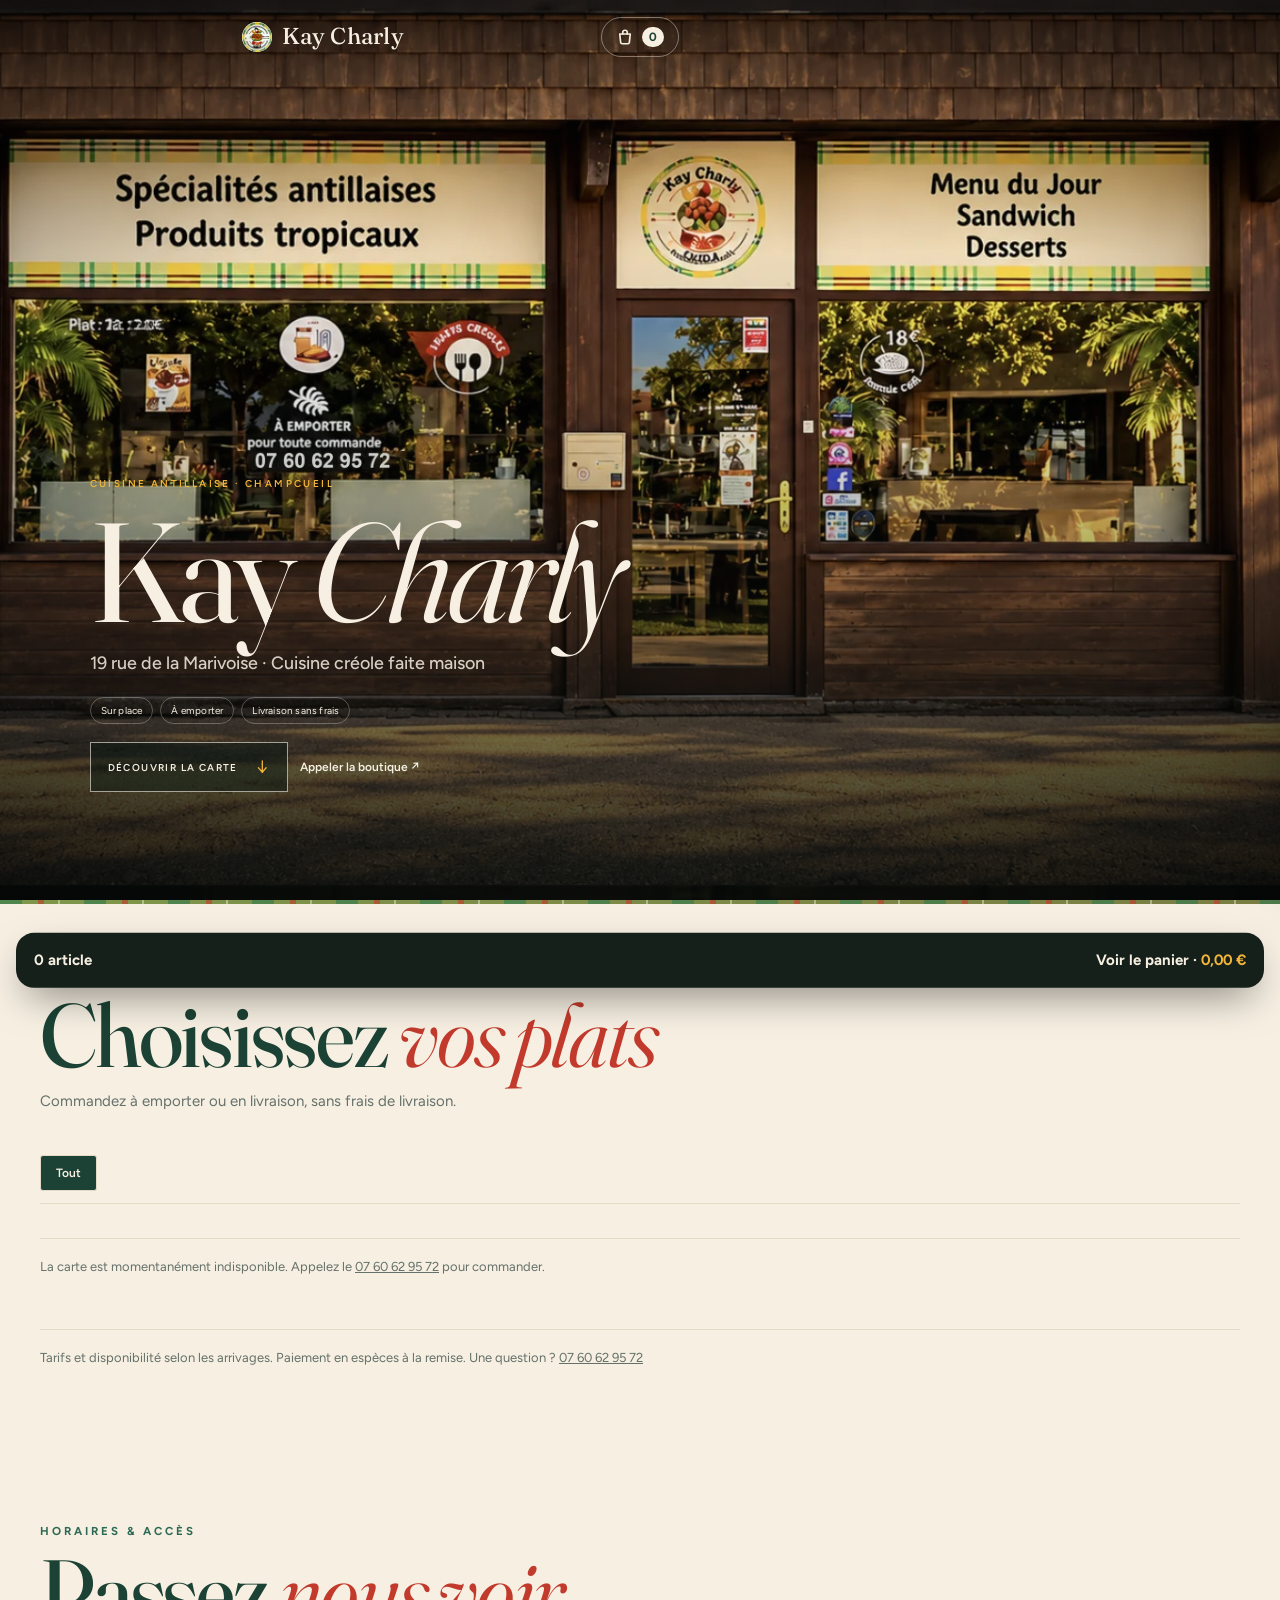
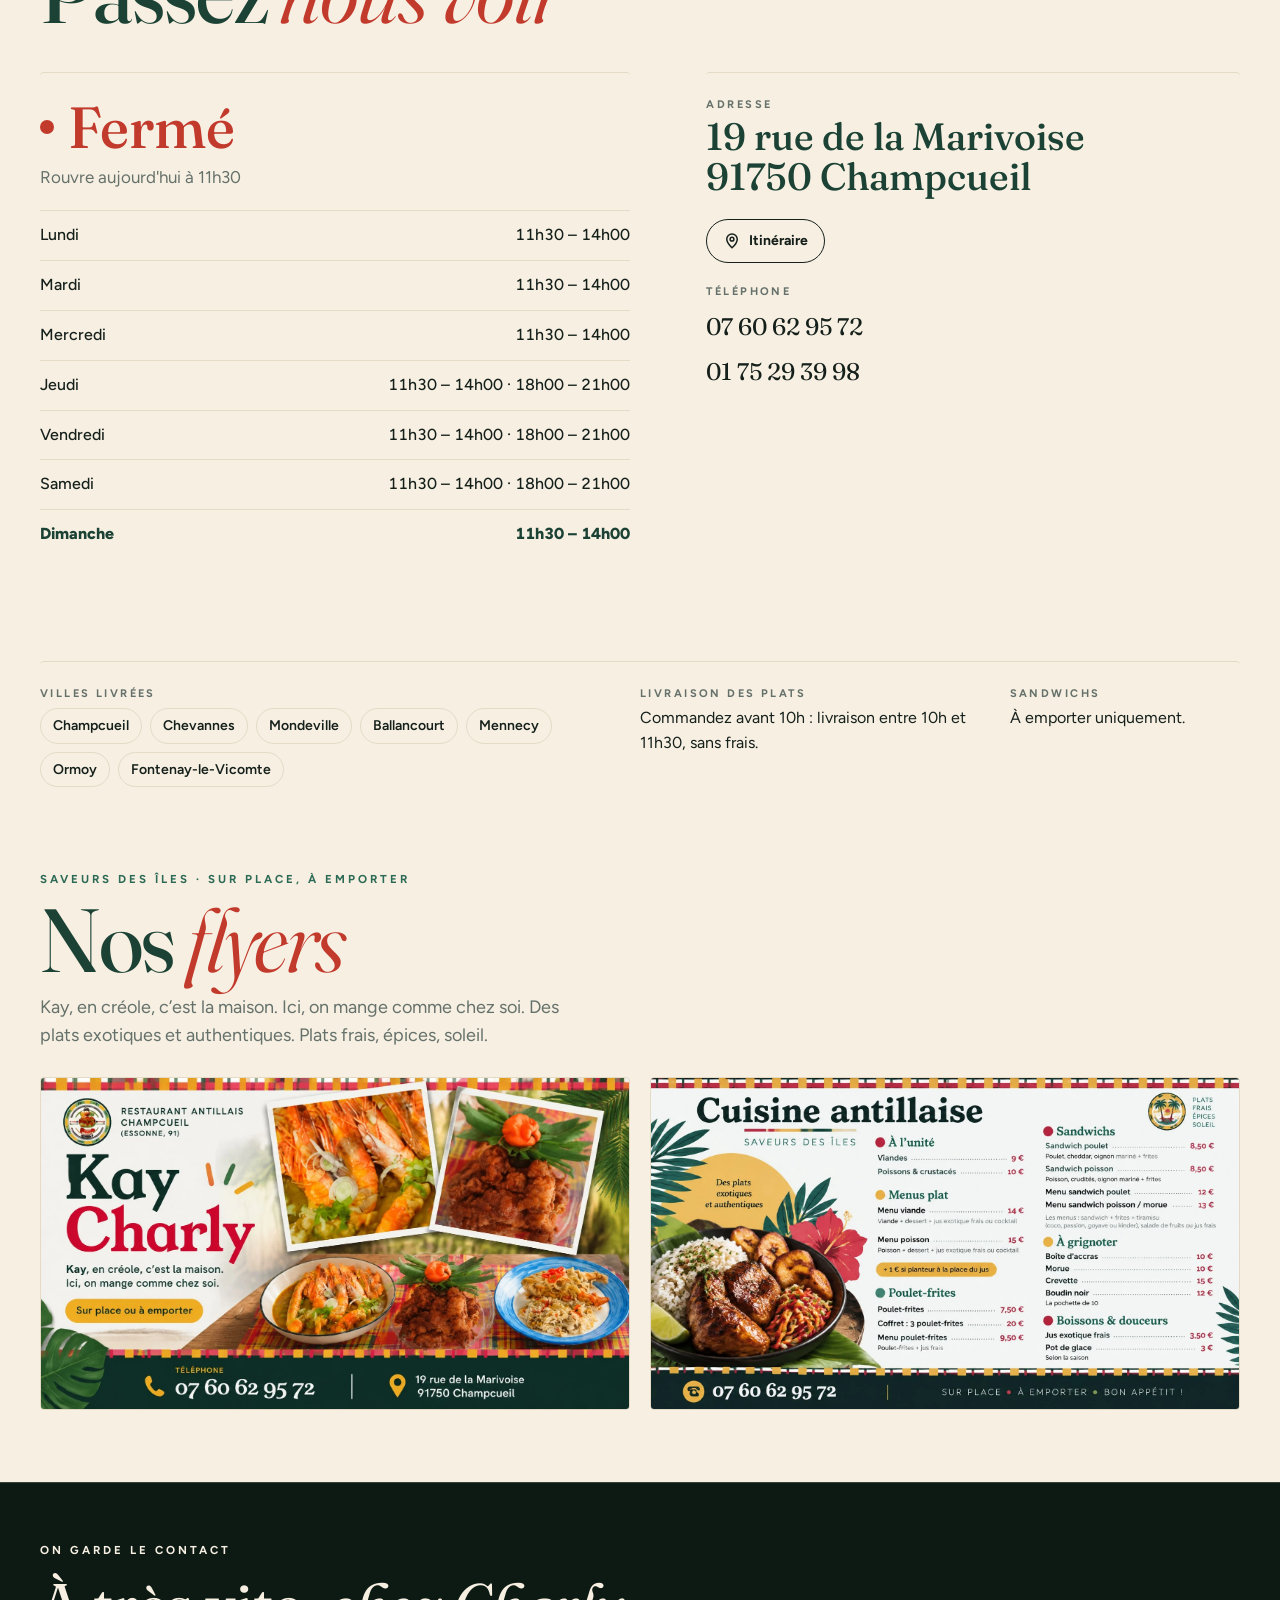
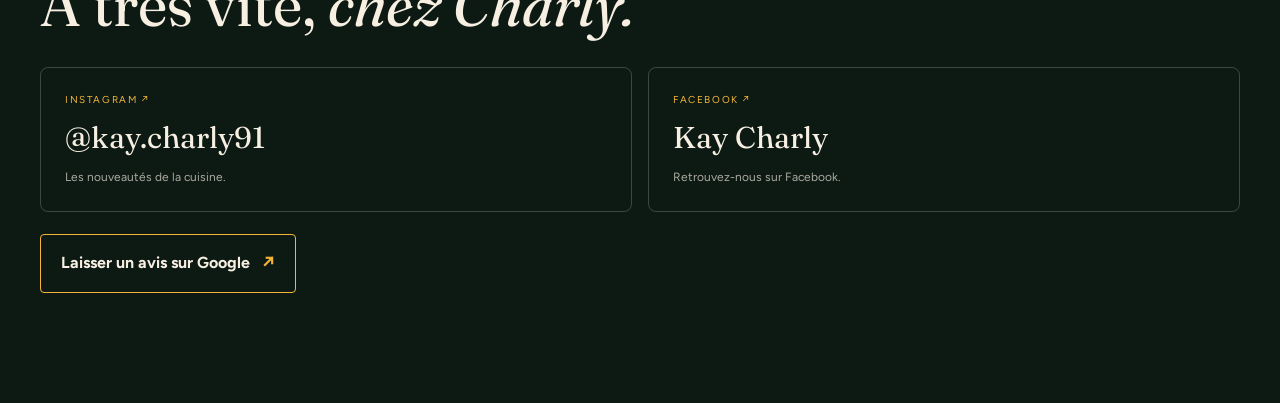
==== index.html @ d4b849bd "Customer emails: send the daily menu to customers from the admin, automatic "how was your meal" emai" ====
<!doctype html><html lang="fr"><head><meta charset=utf8><meta name=viewport content="width=device-width,initial-scale=1,viewport-fit=cover"><style>:root{color-scheme:light;box-sizing:border-box;padding-top:env(safe-area-inset-top,0px);padding-bottom:env(safe-area-inset-bottom,0px)}html{scroll-padding-top:env(safe-area-inset-top,0px)}body{margin:0;padding:0;font:14px -apple-system,BlinkMacSystemFont,sans-serif;background:#fff;color:#000}img{max-width:100%}[hidden]:not([hidden=until-found i]){display:none!important}.carte{scroll-margin-top:82px}.carte-head{padding-top:66px}.menu-order{padding:0 0 78px}.menu-order .category-nav{top:74px;z-index:9}.menu-order .cat{padding-top:40px;scroll-margin-top:135px}.menu-order .cat .ttl{margin-bottom:12px}.menu-order .it{grid-template-columns:76px minmax(0,1fr) auto;gap:3px 16px;padding:15px 0;opacity:1;transform:none}.menu-order .it>img{grid-row:1/3;width:76px;height:76px;object-fit:cover;border-radius:12px;background:#e7ddc9}.menu-order .it h4{font-size:17px}.menu-order .it small{grid-column:2}.menu-order .it .r{grid-row:1/3;grid-column:3;gap:12px}.menu-call{font-size:11px;font-weight:700;color:var(--green);white-space:nowrap}.menu-order .menu-footnote{margin:34px 0 0;padding:18px 0;border-top:1px solid var(--line);color:var(--muted);font-size:13px}@media(max-width:899px){.carte-head{padding-top:48px}.menu-order{padding-bottom:48px}.menu-order .category-nav{top:68px}.menu-order .cat{padding-top:28px}.menu-order .it{grid-template-columns:60px minmax(0,1fr);gap:4px 12px}.menu-order .it>img{grid-row:1/3;width:60px;height:60px;border-radius:8px}.menu-order .it h4{font-size:15px}.menu-order .it small{grid-column:2}.menu-order .it .r{grid-row:3;grid-column:2;justify-content:space-between;padding-top:5px}.menu-order .it .pr{font-size:19px}.menu-order .it .add{padding:9px 14px}.menu-order .category-nav{position:sticky;top:68px!important}}</style></head><body>
<title>Kay Charly — Les Antilles, au coin de la rue.</title>
<meta name="description" content="Kay Charly à Champcueil : cuisine antillaise sur place, à emporter ou en livraison. 19 rue de la Marivoise, 07 60 62 95 72.">
<meta name="theme-color" content="#0d1a14">

<link rel="preconnect" href="https://fonts.googleapis.com">
<link rel="preconnect" href="https://fonts.gstatic.com" crossorigin>
<link rel="stylesheet" href="https://fonts.googleapis.com/css2?family=Fraunces:ital,opsz,wght@0,9..144,300..900;1,9..144,300..900&family=Figtree:wght@400;500;600;700;800&display=swap">
<style>:root{
  --night:#0d1a14;
  --night-2:#13261d;
  --green:#2c6a55;
  --green-deep:#1b4234;
  --sun:#f2b53a;
  --sun-soft:#f7cf74;
  --cream:#f6efe2;
  --paper:#fffaf0;
  --ink:#16201b;
  --muted:#65716a;
  --line:#e4dac6;
  --red:#c23a2c;
  --ok:#3fbf7a;
  --serif:"Fraunces","Iowan Old Style","Palatino Linotype",Georgia,serif;
  --sans:"Figtree",system-ui,-apple-system,"Segoe UI",Roboto,sans-serif;
  color-scheme:dark;
}*{box-sizing:border-box}[hidden]{display:none!important}html{-webkit-text-size-adjust:100%}body{background:var(--night);color:var(--cream);font-family:var(--sans);font-size:16px;line-height:1.55;-webkit-font-smoothing:antialiased;overflow-x:clip}img{max-width:100%;display:block}button{font:inherit;color:inherit}a{color:inherit}:focus-visible{outline:3px solid var(--sun);outline-offset:3px;border-radius:6px}.gutter{padding-left:max(20px,env(safe-area-inset-left,0px));padding-right:max(20px,env(safe-area-inset-right,0px))}.wrap{max-width:1240px;margin:0 auto}.sr{position:absolute;width:1px;height:1px;overflow:hidden;clip:rect(0 0 0 0);white-space:nowrap}.madras{background:
  repeating-linear-gradient(90deg,rgba(47,122,79,.6) 0 22px,transparent 22px 38px,rgba(194,58,44,.62) 38px 44px,transparent 44px 58px,rgba(255,250,235,.4) 58px 60px,transparent 60px 84px),
  repeating-linear-gradient(0deg,rgba(47,122,79,.6) 0 22px,transparent 22px 38px,rgba(194,58,44,.62) 38px 44px,transparent 44px 58px,rgba(255,250,235,.4) 58px 60px,transparent 60px 84px),
  linear-gradient(135deg,#f6c445,#e9822f)}.eyebrow{font:700 11.5px var(--sans);letter-spacing:.26em;text-transform:uppercase}.btn{display:inline-flex;align-items:center;justify-content:center;gap:10px;font:700 15px/1 var(--sans);letter-spacing:.01em;background:var(--sun);color:var(--ink);border:0;border-radius:999px;padding:16px 26px;text-decoration:none;cursor:pointer;transition:transform .2s,background .2s;touch-action:manipulation}.btn:hover{background:var(--sun-soft);transform:translateY(-1px)}.btn.line{background:transparent;color:inherit;box-shadow:inset 0 0 0 1.5px currentColor}.btn.line:hover{background:rgba(255,255,255,.08)}@keyframes spin{from{transform:rotate(-160deg) scale(.6);opacity:0}to{transform:none;opacity:1}}body::before{content:"";position:fixed;inset:0 0 auto;height:env(safe-area-inset-top,0px);z-index:41;background:var(--night)}.top{position:fixed;top:env(safe-area-inset-top,0px);left:0;right:0;z-index:40;transition:background .4s,color .4s,box-shadow .4s}.top .bar{display:grid;grid-template-columns:1fr auto 1fr;align-items:center;gap:14px;padding-block:14px;max-width:1400px;margin:0 auto}.top.solid{background:rgba(246,239,226,.9);backdrop-filter:blur(16px) saturate(1.3);-webkit-backdrop-filter:blur(16px) saturate(1.3);color:var(--ink);box-shadow:0 1px 0 rgba(22,32,27,.08)}.top nav{display:flex;gap:26px}.top nav a{text-decoration:none;font-size:14px;font-weight:600;opacity:.85}.top nav a:hover{opacity:1}.wm{justify-self:center;display:flex;align-items:center;gap:10px;text-decoration:none;font-family:var(--serif);font-size:25px;font-weight:600;letter-spacing:.01em;white-space:nowrap}.wm img{width:36px;height:36px;border-radius:50%;background:#fff}.top .right{justify-self:end;display:flex;gap:10px;align-items:center}.cartbtn{display:inline-flex;align-items:center;gap:8px;border:0;background:var(--sun);color:var(--ink);font-weight:700;font-size:14px;padding:11px 16px;border-radius:999px;cursor:pointer}.cartbtn svg{width:18px;height:18px}.cartbtn .n{min-width:22px;height:22px;border-radius:999px;background:var(--ink);color:var(--sun);display:inline-grid;place-items:center;font-size:12px;padding:0 6px;font-variant-numeric:tabular-nums}.cartbtn.bump{animation:bump .5s cubic-bezier(.3,1.6,.5,1)}@keyframes bump{30%{transform:scale(1.15) rotate(-4deg)}60%{transform:scale(.97)}}.walk{position:relative;height:820vh}.walk .stage{position:sticky;top:0;height:100vh;height:100lvh;overflow:hidden;background:#000}.fx{position:absolute;inset:0;pointer-events:none}.grain{opacity:.09;mix-blend-mode:overlay;background-image:url("data:image/svg+xml,%3Csvg xmlns='http://www.w3.org/2000/svg' width='180' height='180'%3E%3Cfilter id='n'%3E%3CfeTurbulence type='fractalNoise' baseFrequency='.85' numOctaves='2' stitchTiles='stitch'/%3E%3C/filter%3E%3Crect width='100%25' height='100%25' filter='url(%23n)'/%3E%3C/svg%3E");animation:grain .9s steps(3) infinite}@keyframes grain{33%{transform:translate(-8px,4px)}66%{transform:translate(5px,-7px)}}.vig{background:radial-gradient(ellipse 85% 75% at 50% 50%,transparent 45%,rgba(0,0,0,.55) 100%)}.shade{background:linear-gradient(180deg,rgba(6,12,9,.55) 0%,transparent 22%,transparent 55%,rgba(6,12,9,.78) 100%)}.t{position:absolute;visibility:hidden}@keyframes drip{0%{transform:scaleY(0);transform-origin:top}50%{transform:scaleY(1);transform-origin:top}51%{transform-origin:bottom}100%{transform:scaleY(0);transform-origin:bottom}}@keyframes ping{70%{box-shadow:0 0 0 14px rgba(242,181,58,0)}100%{box-shadow:0 0 0 0 rgba(242,181,58,0)}}.carte{background:var(--cream);color:var(--ink);position:relative}.carte .stripe{height:12px}.carte-head{padding-block:90px 30px;display:flex;flex-wrap:wrap;gap:24px 50px;align-items:flex-end;justify-content:space-between}.carte-head .eyebrow{color:var(--green)}.h2{font-family:var(--serif);font-weight:450;font-size:clamp(50px,7vw,112px);line-height:.9;letter-spacing:-.025em;margin:.15em 0 .15em;color:var(--green-deep)}.h2 em{font-style:italic;font-weight:350;color:var(--red)}.lede{color:var(--muted);font-size:18px;max-width:46ch;margin:0}.split{display:grid;grid-template-columns:minmax(0,1fr) minmax(0,1fr);gap:clamp(24px,4vw,64px);padding-bottom:100px}.cat{padding-top:56px;scroll-margin-top:90px}.cat .ttl{display:flex;align-items:baseline;justify-content:space-between;gap:16px;border-bottom:1.5px solid var(--ink);padding-bottom:12px;margin-bottom:6px}.cat h3{font-family:var(--serif);font-weight:500;font-size:clamp(34px,3.6vw,52px);line-height:1;margin:0;transition:color .3s}.cat .n{font:600 12px var(--sans);letter-spacing:.2em;color:var(--muted)}.it{display:grid;grid-template-columns:1fr auto;gap:4px 18px;padding:18px 0;border-bottom:1px solid var(--line);align-items:center;opacity:0;transform:translateY(18px);transition:opacity .6s,transform .6s cubic-bezier(.2,.8,.2,1)}.it.in{opacity:1;transform:none}.it h4{margin:0;font-size:18px;font-weight:700;min-width:0}.it small{grid-column:1;color:var(--muted);font-size:14.5px}.it .r{grid-row:1/3;grid-column:2;display:flex;align-items:center;gap:14px}.it .pr{font-family:var(--serif);font-weight:600;font-size:22px;font-variant-numeric:tabular-nums;white-space:nowrap}.add{border:0;background:var(--ink);color:var(--sun);font-weight:700;font-size:13px;border-radius:999px;padding:10px 15px;cursor:pointer;touch-action:manipulation;white-space:nowrap}.step{display:inline-flex;align-items:center;background:var(--sun);border-radius:999px;overflow:hidden}.step button{border:0;background:transparent;width:36px;height:36px;font-size:18px;font-weight:800;cursor:pointer;color:var(--ink)}.step span{min-width:20px;text-align:center;font-weight:800;font-variant-numeric:tabular-nums;color:var(--ink)}.flyer{position:fixed;z-index:80;width:46px;height:46px;border-radius:50%;object-fit:cover;pointer-events:none;box-shadow:0 0 0 3px var(--sun),0 10px 24px rgba(0,0,0,.35)}.infos{background:var(--cream);color:var(--ink);padding-block:100px}.ig{display:grid;grid-template-columns:1.05fr .95fr;gap:28px;margin-top:40px}.box{background:var(--paper);border-radius:28px;padding:clamp(24px,3vw,38px);min-width:0;box-shadow:0 1px 0 rgba(22,32,27,.05),0 24px 50px -36px rgba(22,32,27,.55)}.status{display:flex;align-items:center;gap:14px}.status .dot{width:14px;height:14px;border-radius:50%;background:var(--red);flex:none}.status.open .dot{background:var(--ok);animation:pulse 2s infinite}@keyframes pulse{0%{box-shadow:0 0 0 0 rgba(63,191,122,.55)}70%{box-shadow:0 0 0 12px rgba(63,191,122,0)}100%{box-shadow:0 0 0 0 rgba(63,191,122,0)}}.status b{font-family:var(--serif);font-weight:500;font-size:clamp(40px,5vw,58px);line-height:1;color:var(--red)}.status.open b{color:var(--green)}.status-sub{color:var(--muted);font-size:17px;margin:8px 0 20px}.hours{width:100%;border-collapse:collapse;font-variant-numeric:tabular-nums}.hours th,.hours td{padding:12px 0;border-top:1px solid var(--line);text-align:left;font-weight:500}.hours td{text-align:right}.hours tr.today th,.hours tr.today td{color:var(--green-deep);font-weight:800}.hours tr.off td{color:var(--muted)}.info{display:flex;flex-direction:column;gap:22px}.service{grid-column:1/-1;display:grid;grid-template-columns:2fr 1.2fr .8fr;gap:24px}.service p{margin:0}.towns{list-style:none;display:flex;flex-wrap:wrap;gap:8px;margin:8px 0 0;padding:0}.towns li{border:1px solid var(--line);border-radius:99px;padding:6px 12px;font-weight:600;font-size:14px}.quickmenu{white-space:nowrap}@media(max-width:430px){.wm{font-size:16px!important}.top .right{gap:8px!important}}.menu-order .it.noimg{grid-template-columns:minmax(0,1fr) auto!important}.menu-order .it.noimg small{grid-column:1!important}.menu-order .it.noimg .r{grid-column:2!important}@media(max-width:899px){.menu-order .it.noimg .r{grid-column:1/-1!important}}.it.off{opacity:.55}.prow{text-decoration:none;color:inherit;font:400 24px var(--serif)}@media(min-width:900px){.contact-links{grid-template-columns:repeat(2,1fr)!important}}.cat-note{margin:0 0 12px;color:var(--green);font-weight:700;font-size:14px}.flyers{padding:0 0 72px;background:var(--cream);color:var(--ink)}.flyer-grid{display:grid;grid-template-columns:1fr 1fr;gap:20px;margin-top:28px}.flyer-grid a{display:block;min-width:0}.flyer-grid img{display:block;width:100%;height:auto;border-radius:4px;border:1px solid var(--line)}@media(max-width:899px){.service,.flyer-grid{grid-template-columns:1fr}}.lab{font:700 11px var(--sans);letter-spacing:.22em;text-transform:uppercase;color:var(--muted);margin-bottom:6px}.big{font-family:var(--serif);font-weight:500;font-size:clamp(28px,3vw,38px);line-height:1.05;color:var(--green-deep)}.prow{display:flex;align-items:center;justify-content:space-between;gap:12px;flex-wrap:wrap;padding:8px 0}.prow span{font-family:var(--serif);font-weight:500;font-size:28px;font-variant-numeric:tabular-nums;user-select:all}.links{display:flex;gap:10px;flex-wrap:wrap}.links a{display:inline-flex;align-items:center;gap:8px;text-decoration:none;font-weight:700;border:1.5px solid var(--ink);border-radius:999px;padding:10px 16px;font-size:14px}.links svg{width:18px;height:18px}.dock{position:fixed;left:0;right:0;bottom:0;z-index:35;padding:10px max(16px,env(safe-area-inset-right,0px)) calc(10px + env(safe-area-inset-bottom,0px)) max(16px,env(safe-area-inset-left,0px));transform:translateY(130%);transition:transform .45s cubic-bezier(.2,.8,.2,1)}.dock.show{transform:none}.dock button{width:100%;display:flex;align-items:center;justify-content:space-between;gap:12px;border:0;border-radius:18px;padding:16px 18px;background:var(--ink);color:var(--cream);font-weight:700;font-size:15px;cursor:pointer;box-shadow:0 16px 40px -12px rgba(0,0,0,.55)}.dock b{color:var(--sun);font-variant-numeric:tabular-nums}.scrim{position:fixed;inset:0;z-index:70;background:rgba(8,14,11,.55);backdrop-filter:blur(3px);opacity:0;transition:opacity .3s}.scrim.show{opacity:1}.drawer{position:fixed;z-index:71;top:0;right:0;bottom:0;width:min(460px,100%);background:var(--cream);color:var(--ink);display:flex;flex-direction:column;transform:translateX(105%);transition:transform .5s cubic-bezier(.2,.8,.2,1);box-shadow:-30px 0 60px -30px rgba(0,0,0,.5);padding-top:env(safe-area-inset-top,0px);padding-bottom:env(safe-area-inset-bottom,0px)}.drawer.show{transform:none}.dr-h{display:flex;align-items:center;justify-content:space-between;gap:12px;padding:18px 22px;border-bottom:1px solid var(--line)}.dr-h h2{margin:0;font-family:var(--serif);font-weight:500;font-size:30px;color:var(--green-deep)}.x{width:42px;height:42px;border-radius:50%;border:1.5px solid var(--ink);background:transparent;font-size:18px;cursor:pointer;display:grid;place-items:center}.dr-b{flex:1;overflow-y:auto;padding:16px 22px;overscroll-behavior:contain}.dr-f{padding:16px 22px;border-top:1px solid var(--line);display:grid;gap:12px}.line{display:grid;grid-template-columns:54px 1fr auto;gap:12px;align-items:center;padding:10px 0;border-bottom:1px dashed var(--line)}.line img,.line .ni{width:54px;height:54px;border-radius:12px;object-fit:cover;background:var(--line)}.line h5{margin:0;font-size:15px;font-weight:700}.line small{color:var(--muted);font-variant-numeric:tabular-nums}.tot{display:flex;justify-content:space-between;align-items:baseline;font-weight:700}.tot b{font-family:var(--serif);font-weight:600;font-size:30px;font-variant-numeric:tabular-nums}.empty{text-align:center;padding:40px 10px;color:var(--muted)}.empty .e{font-family:var(--serif);font-size:28px;color:var(--green-deep);margin-bottom:6px}.form{display:grid;gap:14px;margin-top:8px}.f label{display:block;font-weight:700;font-size:14px;margin-bottom:6px}.f input,.f select,.f textarea{width:100%;border:1.5px solid var(--line);background:var(--paper);border-radius:14px;padding:13px 14px;font:500 16px var(--sans);color:var(--ink)}.f input:focus,.f select:focus,.f textarea:focus{border-color:var(--green);outline:none}.f .err{color:var(--red);font-size:13px;font-weight:600;margin-top:5px}.paybox{display:flex;gap:12px;align-items:center;border:1.5px solid var(--green);background:#eef3ec;border-radius:16px;padding:14px}.paybox .ic{font-size:26px}.paybox b{display:block}.paybox small{color:var(--muted)}.loc-row{display:grid;grid-template-columns:minmax(0,1fr) auto;gap:8px}.loc-btn{border:1px solid #1b423455;border-radius:10px;background:transparent;color:var(--green-deep);padding:0 12px;font:600 12px var(--sans);white-space:nowrap;cursor:pointer}.loc-btn:disabled{opacity:.55;cursor:wait}.loc-note,.loc-status{font-size:11px;line-height:1.45;color:var(--muted);margin:6px 0 0}.loc-status a{color:var(--green-deep);font-weight:700;margin-left:5px}.loc-status:empty{display:none}.done{text-align:center;padding:30px 6px}.tick{width:92px;height:92px;margin:0 auto 14px;border-radius:50%;background:var(--green);display:grid;place-items:center}.tick svg{width:48px;height:48px;stroke:var(--cream);stroke-width:4;fill:none;stroke-dasharray:60;stroke-dashoffset:60;animation:draw .6s .25s forwards}@keyframes draw{to{stroke-dashoffset:0}}.done h3{font-family:var(--serif);font-weight:500;font-size:34px;margin:0;color:var(--green-deep)}.done .num{display:inline-block;margin:10px 0;font:800 22px var(--sans);letter-spacing:.08em;background:var(--sun);padding:6px 14px;border-radius:10px}.done .demo{margin-top:16px;font-size:13px;color:var(--muted);background:var(--paper);border-radius:12px;padding:10px}@media (max-width:900px){.top nav{display:none}.top .bar{grid-template-columns:auto 1fr auto}.wm{justify-self:start;font-size:22px}.split{grid-template-columns:1fr}.ig{grid-template-columns:1fr}}@media (max-width:560px){.cartbtn .t{display:none}.wm img{width:32px;height:32px}.it .r{gap:10px}}@media (prefers-reduced-motion:reduce){.grain,.status.open .dot{animation:none}.it{opacity:1;transform:none;transition:none}}.quickmenu{font-size:12px;text-decoration:none;margin-right:8px}.category-nav{position:sticky;top:77px;z-index:8;display:flex;gap:10px;padding:12px 0;background:var(--cream);overflow:auto;border-bottom:1px solid var(--line);margin-bottom:28px}.category-nav a{flex:none;font-size:12px;text-decoration:none;padding:8px 12px;border:1px solid var(--line);border-radius:3px}.category-nav a[aria-current=true]{color:var(--cream);background:var(--green-deep)}@media(min-width:900px){.quickmenu{display:none}}@media(max-width:420px){.wm{font-size:21px;gap:7px}.quickmenu{font-size:11px;margin-right:0}.top .right{gap:8px}.cartbtn{padding:10px}.category-nav{top:73px}}html{scroll-behavior:smooth;scroll-padding-top:90px}.skip{position:fixed;top:-100px;left:20px;z-index:100;background:var(--cream);color:var(--ink);padding:12px 20px}.skip:focus{top:15px}.walk{height:620vh}.walk .stage{height:100vh;height:100svh}.grain{animation:none;opacity:.035}.walk .stage{background:var(--night)}.top .bar{padding-block:19px}.top nav a{font-size:12px;letter-spacing:.06em}.carte .stripe{height:4px}.btn,.cartbtn{border-radius:4px}.box{box-shadow:none;border:1px solid var(--line);border-radius:4px}@media(min-width:900px){.top .bar{padding-inline:3vw}.walk{height:650vh}}@media(prefers-reduced-motion:reduce){html{scroll-behavior:auto}}.walk{height:250svh!important}.walk .stage{height:100svh}.carte-head{padding-top:64px}.split{padding-bottom:60px;align-items:start}.category-nav{position:relative;top:auto!important;margin-bottom:22px;scrollbar-width:none}.category-nav button{flex:none;font:600 12px var(--sans);color:var(--green-deep);background:transparent;padding:10px 15px;border:1px solid var(--line);border-radius:3px;cursor:pointer}.category-nav button[aria-selected=true]{color:var(--cream);background:var(--green-deep)}.cat{padding-top:16px}.it{opacity:1;transform:none;transition:none}.carte-head .lede{font-size:15px}.infos{padding-block:60px}@media(max-width:899px){.carte-head{padding-block:45px 18px;gap:14px}.h2{font-size:56px}.category-nav{gap:7px}.category-nav button{padding:10px 12px}.it{padding:14px 0}.it h4{font-size:16px}.it small{font-size:12px}.it .pr{font-size:20px}.ig{gap:18px;margin-top:24px}}@media(prefers-reduced-motion:reduce){.walk{height:200svh!important}}.walk{height:600svh!important}.carte{height:auto;background:#f6efe2}.top .bar{padding-block:17px}.cartbtn{background:transparent;color:var(--cream);border:1px solid #f6efe26b;border-radius:99px;padding:9px 14px}.cartbtn .n{background:var(--cream);color:var(--green-deep);width:20px;height:20px}.top.solid .cartbtn{color:var(--green-deep);border-color:#1b42344a}.top.solid .cartbtn .n{background:var(--green-deep);color:var(--cream)}.wm img{width:30px;height:30px}.wm{font-size:23px;font-weight:450}.top nav a{font-size:10px;text-transform:uppercase;letter-spacing:.12em}.infos .box{background:transparent;border:0;border-top:1px solid var(--line);padding:25px 0}.infos .ig{gap:6vw}@media(max-width:899px){.cartbtn{padding:8px 11px}.top .bar{padding-block:16px}}@media(prefers-reduced-motion:reduce){.walk{height:200svh!important}}.walk{height:100svh!important}.walk .stage{position:relative;height:100svh;background:#0d1a14 url("m/facade-closed.webp") center 48%/cover no-repeat}.walk .stage::before{content:"";position:absolute;inset:-12px;background:url("m/facade-closed.webp") center/cover no-repeat;filter:blur(13px) brightness(.44);transform:scale(1.05);z-index:0}.hero-front{position:absolute;z-index:1;inset:0;width:100%;height:100%;object-fit:cover;object-position:center 48%}.walk .fx{z-index:2}.walk .shade{background:linear-gradient(180deg,rgba(6,12,9,.28),transparent 28%,rgba(6,12,9,.12) 48%,rgba(6,12,9,.82))}.hero-intro{position:absolute;z-index:3;left:clamp(22px,7vw,110px);right:24px;bottom:clamp(70px,12vh,130px);color:var(--cream);max-width:760px}.hero-intro .eyebrow{color:var(--sun);font:600 10px var(--sans);letter-spacing:.24em;text-transform:uppercase}.hero-intro h1{font:400 clamp(64px,11vw,150px)/.88 var(--serif);letter-spacing:-.035em;margin:15px 0}.hero-intro h1 em{font-weight:350}.hero-intro p{font:500 clamp(13px,1.4vw,18px) var(--sans);color:#f6efe2d9;margin:18px 0 24px}.hero-intro a{display:inline-flex;align-items:center;gap:18px;padding:13px 17px;border:1px solid #f6efe2a0;color:var(--cream);text-decoration:none;font:600 10px var(--sans);letter-spacing:.14em;text-transform:uppercase;background:#0d1a148c;backdrop-filter:blur(6px)}.hero-intro a b{color:var(--sun);font-size:18px;font-weight:400}.menu-featured{display:grid;grid-template-columns:repeat(4,minmax(0,1fr));gap:14px;margin:28px 0 44px}.menu-featured-card{position:relative;overflow:hidden;min-height:265px;background:var(--night);color:var(--cream);border-radius:5px;display:flex;flex-direction:column;justify-content:flex-end;isolation:isolate}.menu-featured-card img{position:absolute;inset:0;width:100%;height:100%;object-fit:cover;z-index:-2;transition:transform .7s cubic-bezier(.2,.7,.2,1)}.menu-featured-card:hover img{transform:scale(1.06)}.menu-featured-card::after{content:"";position:absolute;inset:25% 0 0;background:linear-gradient(transparent,rgba(8,20,14,.94));z-index:-1}.menu-featured-copy{padding:18px}.menu-featured-copy small{display:inline-block;color:var(--sun);font:600 9px var(--sans);letter-spacing:.16em;text-transform:uppercase;margin-bottom:8px}.menu-featured-copy h3{font:400 clamp(19px,2vw,27px)/1.04 var(--serif);margin:0 0 12px}.menu-featured-buy{display:flex;align-items:center;justify-content:space-between;gap:8px}.menu-featured-buy b{font:400 20px var(--serif);color:var(--sun)}.menu-featured-buy .add{border:0;border-radius:3px;background:var(--cream);color:var(--green-deep);padding:9px 13px;font-weight:700;cursor:pointer}.menu-featured-heading{grid-column:1/-1;display:flex;justify-content:space-between;align-items:end;border-bottom:1px solid var(--line);padding-bottom:13px}.menu-featured-heading span{font:600 9px var(--sans);letter-spacing:.15em;text-transform:uppercase;color:var(--green)}.menu-featured-heading h3{margin:0;font:400 clamp(28px,3vw,42px) var(--serif);color:var(--green-deep)}@media(max-width:899px){.walk{height:100svh!important}.menu-featured{grid-template-columns:repeat(2,minmax(0,1fr));gap:10px;margin:20px 0 32px}.menu-featured-card{min-height:210px}.menu-featured-copy{padding:13px}.menu-featured-copy h3{font-size:19px}.menu-featured-buy b{font-size:18px}.menu-featured-heading span{font-size:8px}}@media(max-width:450px){.menu-featured-card{min-height:185px}.menu-featured-copy{padding:11px}.menu-featured-copy h3{font-size:17px}.menu-featured-buy .add{padding:8px 10px;font-size:11px}}html{scroll-padding-top:54px!important}.carte{scroll-margin-top:0!important}.top nav{display:none!important}@media(max-width:700px){.walk .stage{background-position:center 48%}.hero-front{inset:7vh 0 auto;height:auto;max-height:57svh;object-fit:contain}.walk .shade{background:linear-gradient(180deg,transparent 20%,rgba(6,12,9,.14) 47%,rgba(6,12,9,.87) 71%)}.hero-intro{left:22px;bottom:calc(75px + env(safe-area-inset-bottom,0px));right:18px}.hero-intro h1{font-size:clamp(62px,15vw,92px)}.hero-intro p{max-width:26ch;line-height:1.5}}.category-nav button[aria-pressed="true"]{background:var(--green-deep);color:var(--cream)}.hero-facts{display:flex;gap:7px;flex-wrap:wrap;margin:18px 0}.hero-facts span{border:1px solid #f6efe24a;border-radius:30px;padding:5px 10px;font-size:10px;letter-spacing:.02em}.hero-actions{display:flex;gap:12px;align-items:center}.hero-actions .hero-call{background:transparent;border:0;padding:10px 0;text-transform:none;letter-spacing:0;font-size:12px}@media(max-width:700px){:root{padding-top:0;padding-bottom:0}.top .bar{display:flex;justify-content:space-between;gap:10px;padding-block:12px;min-height:64px}.wm{font-size:22px;gap:8px}.wm img{width:30px;height:30px}.top .right{gap:8px}.quickmenu{font-size:12px;margin:0}.cartbtn{padding:8px 10px;gap:7px}.cartbtn svg{width:18px;height:18px}.cartbtn .n{width:22px;height:22px;font-size:12px}.walk{height:auto!important}.walk .stage{height:auto!important;min-height:0;display:flex;flex-direction:column;padding-top:64px;background:var(--night);overflow:hidden}.walk .stage::before{display:none}.walk .fx{display:none}.hero-front{position:relative;inset:auto;width:100%;height:auto;max-height:none;aspect-ratio:1.48;object-fit:cover;object-position:center;flex:none}.hero-intro{position:relative;inset:auto;max-width:none;margin:-12px 14px 20px;padding:25px 22px 22px;background:var(--cream);color:var(--green-deep);border-radius:3px;box-shadow:0 15px 35px #0003;border-top:3px solid var(--sun)}.hero-intro .eyebrow{color:var(--green);font-size:8px;letter-spacing:.19em}.hero-intro h1{font-size:clamp(46px,13vw,72px);line-height:1;letter-spacing:-.045em;margin:12px 0}.hero-intro p{font-size:12px;line-height:1.6;color:var(--muted);max-width:none;margin:10px 0}.hero-facts{margin:14px 0 18px;gap:6px}.hero-facts span{border-color:#1b423426;font-size:9px;padding:4px 8px}.hero-actions{gap:14px;flex-wrap:wrap}.hero-intro .hero-actions>a:first-child{background:var(--green-deep);color:var(--cream);border:0;font-size:9px;letter-spacing:.08em;padding:13px 14px;gap:13px}.hero-intro .hero-actions .hero-call{color:var(--green-deep);font-size:11px;padding:8px 0}.carte-head{padding-top:36px}.menu-featured-card{min-height:210px}}@media(prefers-reduced-motion:no-preference){.hero-intro{animation:heroArrive .65s ease-out both}@keyframes heroArrive{from{opacity:0;translate:0 12px}to{opacity:1;translate:0 0}}}.contact-main{background:var(--night);color:var(--cream);padding:60px 0 110px;border-top:1px solid #f6efe230}.contact-main h2{font:400 clamp(34px,5vw,60px)/1.1 var(--serif);margin:14px 0 30px}.contact-links{display:grid;grid-template-columns:repeat(3,1fr);gap:16px}.contact-link{display:flex;flex-direction:column;gap:12px;text-decoration:none;border:1px solid #f6efe235;padding:24px;border-radius:8px;transition:background .2s}.contact-link:hover{background:#f6efe20c}.contact-link span{font-size:10px;letter-spacing:.16em;text-transform:uppercase;color:var(--sun)}.contact-link strong{font:400 clamp(20px,2.5vw,30px) var(--serif)}.contact-link small{color:#f6efe2ad;font-size:12px}.review-link{display:inline-flex;align-items:center;gap:12px;margin-top:22px;padding:14px 20px;border:1px solid var(--sun);border-radius:4px;color:var(--cream);text-decoration:none;font-weight:700}.review-link b{color:var(--sun);font-size:19px}.review-link:hover{background:#e6b33118}.pickup-note{margin:4px 0 0;color:var(--muted);font-size:13px;line-height:1.5}@media(max-width:700px){.contact-main{padding-top:38px}.contact-links{grid-template-columns:1fr;gap:10px}.contact-link{padding:20px;gap:8px}.contact-main h2{font-size:38px}}</style>

<header class="top gutter" id="top">
  <div class="bar">
    <a class="wm" href="#walk"><img src="img/logo.webp" alt="" width="36" height="36">Kay Charly</a>
    <div class="right"><a class="quickmenu" href="#carte">La carte</a><a class="quickmenu" href="#infos">Horaires</a>
      <button class="cartbtn" id="cartBtn" type="button" aria-label="Ouvrir le panier"><svg viewBox="0 0 24 24" fill="none" stroke="currentColor" stroke-width="2.2" stroke-linecap="round" stroke-linejoin="round" aria-hidden="true"><path d="M5 8h14l-1.2 11.2a2 2 0 0 1-2 1.8H8.2a2 2 0 0 1-2-1.8z"/><path d="M9 8V6a3 3 0 0 1 6 0v2"/></svg><span class="t">Panier</span><span class="n" id="cartN">0</span></button>
    </div>
  </div>
</header>

<a class="skip" href="#carte">Aller à la carte</a><main>
  <!-- 1. Walk in -->
  <section class="walk" id="walk" aria-label="Kay Charly : façade du restaurant">
    <div class="stage">
      <img class="hero-front" src="m/facade-closed.webp" alt="Façade du restaurant Kay Charly à Champcueil">
      <div class="hero-intro"><span class="eyebrow">Cuisine antillaise · Champcueil</span><h1>Kay <em>Charly</em></h1><p>19 rue de la Marivoise · Cuisine créole faite maison</p><div class="hero-facts"><span>Sur place</span><span>À emporter</span><span>Livraison sans frais</span></div><div class="hero-actions"><a href="#carte">Découvrir la carte <b aria-hidden="true">↓</b></a><a class="hero-call" href="tel:+33760629572">Appeler la boutique ↗</a></div></div>
      <div class="fx shade"></div><div class="fx vig"></div><div class="fx grain"></div>
    </div>
  </section>

  <!-- 3. Carte -->
  <section class="carte" id="carte" aria-label="Découvrir les plats"></section>

  <!-- 7. Infos -->
  <section class="infos" id="infos" aria-labelledby="infT">
    <div class="wrap gutter">
      <div class="eyebrow" style="color:var(--green)">Horaires & accès</div>
      <h2 class="h2" id="infT">Passez <em>nous voir</em></h2>
      <div class="ig">
        <div class="box">
          <div class="status" id="status"><span class="dot" aria-hidden="true"></span><b id="statusW">…</b></div>
          <p class="status-sub" id="statusS"></p>
          <table class="hours"><caption class="sr">Horaires d'ouverture</caption><tbody id="hours"></tbody></table>
        </div>
        <div class="box info">
          <div><div class="lab">Adresse</div><div class="big">19 rue de la Marivoise<br>91750 Champcueil</div></div>
          <div class="links"><a href="https://www.google.com/maps/search/?api=1&query=19+rue+de+la+Marivoise+91750+Champcueil" target="_blank" rel="noopener noreferrer"><svg viewBox="0 0 24 24" fill="none" stroke="currentColor" stroke-width="2"><path d="M12 21s-7-6.2-7-11.5A7 7 0 0 1 19 9.5C19 14.8 12 21 12 21z"/><circle cx="12" cy="9.5" r="2.5"/></svg>Itinéraire</a></div>
          <div>
            <div class="lab">Téléphone</div>
            <a class="prow" href="tel:+33760629572">07 60 62 95 72</a>
            <a class="prow" href="tel:+33175293998">01 75 29 39 98</a>
          </div>
        </div>
        <div class="box service">
          <div><div class="lab">Villes livrées</div><ul class="towns"><li>Champcueil</li><li>Chevannes</li><li>Mondeville</li><li>Ballancourt</li><li>Mennecy</li><li>Ormoy</li><li>Fontenay-le-Vicomte</li></ul></div>
          <div><div class="lab">Livraison des plats</div><p>Commandez avant 10h : livraison entre 10h et 11h30, sans frais.</p></div>
          <div><div class="lab">Sandwichs</div><p>À emporter uniquement.</p></div>
        </div>
      </div>
    </div>
  </section>

  <section class="flyers" id="flyers" aria-labelledby="flyersT">
    <div class="wrap gutter">
      <div class="eyebrow" style="color:var(--green)">Saveurs des îles · sur place, à emporter</div>
      <h2 class="h2" id="flyersT">Nos <em>flyers</em></h2>
      <p class="lede">Kay, en créole, c’est la maison. Ici, on mange comme chez soi. Des plats exotiques et authentiques. Plats frais, épices, soleil.</p>
      <div class="flyer-grid">
        <a href="img/flyer-kay-charly.webp" target="_blank" rel="noopener"><img src="img/flyer-kay-charly.webp" width="1600" height="899" loading="lazy" alt="Flyer Kay Charly, restaurant antillais à Champcueil. Sur place ou à emporter. Téléphone 07 60 62 95 72. 19 rue de la Marivoise, 91750 Champcueil."></a>
        <a href="img/flyer-carte.webp" target="_blank" rel="noopener"><img src="img/flyer-carte.webp" width="1680" height="944" loading="lazy" alt="Flyer de la carte : à l’unité, menus plat, poulet-frites, sandwichs, à grignoter, boissons et douceurs, avec les prix."></a>
      </div>
    </div>
  </section>

  <section class="contact-main" id="contact" aria-labelledby="contact-title"><div class="wrap gutter"><div class="eyebrow">ON GARDE LE CONTACT</div><h2 id="contact-title">À très vite, <em>chez Charly.</em></h2><div class="contact-links"><a class="contact-link" href="https://www.instagram.com/kay.charly91/" target="_blank" rel="noopener noreferrer"><span>Instagram ↗</span><strong>@kay.charly91</strong><small>Les nouveautés de la cuisine.</small></a><a class="contact-link" href="https://www.facebook.com/kay.charly91" target="_blank" rel="noopener noreferrer"><span>Facebook ↗</span><strong>Kay Charly</strong><small>Retrouvez-nous sur Facebook.</small></a></div><a class="review-link" href="https://maps.app.goo.gl/b4kmXitVQ8nbJkPJ9?g_st=aw" target="_blank" rel="noopener noreferrer">Laisser un avis sur Google <b aria-hidden="true">↗</b></a></div></section>
</main>

<div class="dock" id="dock"><button type="button" id="dockBtn"><span id="dockN">0 article</span><span>Voir le panier · <b id="dockT">0,00 €</b></span></button></div>
<div class="scrim" id="scrim" hidden></div>
<aside class="drawer" inert id="drawer" role="dialog" aria-modal="true" aria-labelledby="drT" aria-hidden="true">
  <div class="dr-h"><h2 id="drT">Votre commande</h2><button class="x" type="button" id="drClose" aria-label="Fermer le panier">✕</button></div>
  <div class="dr-b" id="drBody"></div>
  <div class="dr-f" id="drFoot"></div>
</aside>

<script src="backend.js"></script>
<script>
(async()=>{
"use strict";
const reduce=matchMedia("(prefers-reduced-motion: reduce)").matches;
const $=s=>document.querySelector(s), $$=s=>[...document.querySelectorAll(s)];
const eur=c=>(c/100).toLocaleString("fr-FR",{style:"currency",currency:"EUR"});

const top=$("#top"), walk=$("#walk");
const updateTop=()=>top.classList.toggle("solid",walk.getBoundingClientRect().bottom<=70);
addEventListener("scroll",updateTop,{passive:true});updateTop();

/* ===== menu ===== */
let MENU=[];
let backendReady=false;
const html=s=>String(s??'').replace(/[&<>"']/g,c=>({'&':'&amp;','<':'&lt;','>':'&gt;','"':'&quot;',"'":'&#39;'}[c]));
try {const rows=await KC.api('/rest/v1/kc_menu?select=*&order=sort_order.asc');const groups=[['jour','Plats du jour'],['unite','À l’unité'],['menus','Menus plat'],['poulet','Poulet-frites'],['sandwich','Sandwichs'],['salades','Salades'],['grignoter','À grignoter'],['specialites','Spécialités'],['boissons','Boissons & douceurs']];MENU=groups.map(([id,name])=>({id,name,items:rows.filter(r=>r.category===name).map(r=>({id:r.id,n:html(r.name),d:html(r.description),p:r.price,photo:r.photo,available:r.available,featured:r.featured}))})).filter(c=>c.items.length);backendReady=true;}catch(e){console.warn('Menu unavailable');}
const ITEMS={};MENU.forEach(c=>c.items.forEach(i=>ITEMS[i.id]=i));
const CAT_NOTES={jour:"Selon le jour · Commandes de plats avant 10h, livraison entre 10h et 11h30",specialites:"Prix et disponibilité sur appel : 07 60 62 95 72",unite:"Commandes de plats avant 10h · livraison entre 10h et 11h30",menus:"+ 1 € si planteur à la place du jus · Commandes de plats avant 10h, livraison entre 10h et 11h30",sandwich:"À emporter uniquement, pas de livraison · midi 11h30–14h tous les jours, soir 18h–21h du jeudi au samedi"};
const TOWNS=["Champcueil", "Chevannes", "Mondeville", "Ballancourt", "Mennecy", "Ormoy", "Fontenay-le-Vicomte"];
const hasSandwich=()=>(MENU.find(c=>c.id==="sandwich")?.items||[]).some(i=>cart[i.id]);
const photoFor=it=>{if(!it.photo)return '';try{const u=new URL(it.photo,location.href);return ['https:','http:'].includes(u.protocol)?html(u.href):''}catch{return ''}};


let cart={}; try{cart=JSON.parse(localStorage.getItem("kc-cart")||"{}")||{}}catch(e){cart={}}
Object.keys(cart).forEach(k=>{if(!ITEMS[k]||ITEMS[k].available===false||!Number.isSafeInteger(cart[k])||cart[k]<1||cart[k]>20)delete cart[k]});
const save=()=>{try{localStorage.setItem("kc-cart",JSON.stringify(cart))}catch(e){}};
const count=()=>Object.values(cart).reduce((a,b)=>a+b,0), total=()=>Object.entries(cart).reduce((a,[k,q])=>a+ITEMS[k].p*q,0);
function ctl(id){ if(!backendReady)return '<span class="menu-call">Appelez la boutique</span>'; if(ITEMS[id]?.available===false)return '<span class="menu-call">Épuisé</span>'; if(!ITEMS[id]?.p)return `<span class="menu-call">Sur appel</span>`; const q=cart[id]||0; return q?`<span class="step" data-id="${id}"><button type="button" data-a="-" aria-label="Retirer un">−</button><span aria-live="polite">${q}</span><button type="button" data-a="+" aria-label="Ajouter un">+</button></span>`:`<button class="add" type="button" data-id="${id}" data-a="+">Ajouter</button>` }

const carte=$("#carte");
const PDJ=/^Plat du jour\s*-\s*/i;
const featuredItems=Object.values(ITEMS).filter(i=>i.featured&&i.available!==false).slice(0,4);
carte.innerHTML=`<div class="stripe madras" aria-hidden="true"></div><div class="wrap gutter"><div class="carte-head"><div><div class="eyebrow">La carte · sur place, à emporter & livraison</div><h2 class="h2" id="carteT">Choisissez <em>vos plats</em></h2><p class="lede">Commandez à emporter ou en livraison, sans frais de livraison.</p></div></div>${featuredItems.length?`<section class="menu-featured" aria-label="Nos incontournables"><div class="menu-featured-heading"><div><span>La sélection Kay Charly</span><h3>Les incontournables</h3></div></div>${featuredItems.map((it,i)=>`<article class="menu-featured-card"><img src="${photoFor(it)}" alt="${it.n}" loading="eager"><div class="menu-featured-copy"><small>${PDJ.test(it.n)?"Plat du jour":"Incontournable"}</small><h3>${it.n.replace(PDJ,"")}</h3><div class="menu-featured-buy"><b>${it.p?eur(it.p):"À confirmer"}</b>${it.p?ctl(it.id):"<span class=menu-call>Sur appel</span>"}</div></div></article>`).join("")}</section>`:""}<div class="menu-order" id="menu-complet"><nav class="category-nav" aria-label="Catégories du menu"><button type="button" data-category="all" aria-pressed="true">Tout</button>${MENU.map(c=>`<button type="button" data-category="${c.id}" aria-pressed="false">${c.name}</button>`).join("")}</nav>${MENU.map((c,ci)=>`<section class="cat" id="menu-${c.id}"><div class="ttl"><h3>${c.name}</h3><span class="n">${String(ci+1).padStart(2,"0")}</span></div>${CAT_NOTES[c.id]?`<p class="cat-note">${CAT_NOTES[c.id]}</p>`:""}${c.items.map((it,ii)=>`<article class="it${it.available===false?" off":""}${photoFor(it)?"":" noimg"}">${photoFor(it)?`<img src="${photoFor(it)}" alt="${it.n}" loading="${ci===0&&ii<2?"eager":"lazy"}">`:""}<h4>${it.n}</h4><small>${it.d}</small><div class="r"><span class="pr">${it.p?eur(it.p):"À confirmer"}</span><span data-ctl="${it.id}">${it.p?ctl(it.id):"Sur appel"}</span></div></article>`).join("")}</section>`).join("")}${backendReady?"":'<p class="menu-footnote">La carte est momentanément indisponible. Appelez le <a href="tel:+33760629572">07 60 62 95 72</a> pour commander.</p>'}<p class="menu-footnote">Tarifs et disponibilité selon les arrivages. Paiement en espèces à la remise. Une question ? <a href="tel:+33760629572">07 60 62 95 72</a></p></div></div>`;
const filterButtons=$$(".category-nav [data-category]");
filterButtons.forEach(button=>button.addEventListener("click",()=>{
 const selected=button.dataset.category;
 filterButtons.forEach(b=>b.setAttribute("aria-pressed",String(b===button)));
 $$(".menu-order .cat").forEach(section=>{section.hidden=selected!=="all"&&section.id!=="menu-"+selected});
 const featured=$(".menu-featured");if(featured)featured.hidden=selected!=="all";
 button.scrollIntoView({block:"nearest",inline:"nearest",behavior:reduce?"instant":"smooth"});
}));


function refresh(){ syncFulfillment(); $$("[data-ctl]").forEach(el=>el.innerHTML=ctl(el.dataset.ctl));
  const n=count(); $("#cartN").textContent=n; $("#dockN").textContent=n+(n>1?" articles":" article"); $("#dockT").textContent=eur(total());
  $("#dock").classList.toggle("show",n>0&&!drawer.classList.contains("show")); save(); if(drawer.classList.contains("show")&&view==="cart") renderCart() }
function bumpCart(){ const c=$("#cartBtn"); c.classList.remove("bump"); void c.offsetWidth; c.classList.add("bump") }
function fly(btn,id){ if(reduce) return bumpCart(); const src=ITEMS[id].img; if(!src) return bumpCart();
  if(!photoFor(ITEMS[id])){bumpCart();return} const a=btn.getBoundingClientRect(), b=$("#cartBtn").getBoundingClientRect(); const f=document.createElement("img"); f.src=photoFor(ITEMS[id]); f.className="flyer"; f.alt="";
  f.style.left=(a.left+a.width/2-23)+"px"; f.style.top=(a.top+a.height/2-23)+"px"; document.body.appendChild(f);
  const dx=b.left+b.width/2-(a.left+a.width/2), dy=b.top+b.height/2-(a.top+a.height/2);
  f.animate([{transform:"translate(0,0) scale(.6)",opacity:0},{transform:`translate(${dx*.4}px,${dy*.4-90}px) scale(1.1)`,opacity:1,offset:.45},{transform:`translate(${dx}px,${dy}px) scale(.3)`,opacity:.5}],{duration:750,easing:"cubic-bezier(.5,0,.35,1)"}).onfinish=()=>{f.remove();bumpCart()} }
document.addEventListener("click",e=>{ const b=e.target.closest("[data-a]"); if(!b)return; const id=b.dataset.id||b.closest("[data-id]")?.dataset.id; if(!id||!ITEMS[id])return;
  if(b.dataset.a==="+"&&(!backendReady||ITEMS[id].available===false))return; if(b.dataset.a==="+"){ const was=cart[id]||0; cart[id]=Math.min(20,was+1); if(!was) fly(b,id); else bumpCart() } else { cart[id]=(cart[id]||0)-1; if(cart[id]<=0) delete cart[id] } refresh() });

/* drawer */
const drawer=$("#drawer"), scrim=$("#scrim"), body=$("#drBody"), foot=$("#drFoot"); let view="cart", lastFocus=null;
function openDrawer(){ lastFocus=document.activeElement; drawer.inert=false; $("main").inert=true; $("#top").inert=true; view="cart"; renderCart(); scrim.hidden=false; requestAnimationFrame(()=>{scrim.classList.add("show");drawer.classList.add("show")}); drawer.setAttribute("aria-hidden","false"); $("#dock").classList.remove("show"); document.documentElement.style.overflow="hidden"; setTimeout(()=>$("#drClose").focus(),60) }
function closeDrawer(){ drawer.inert=true; $("main").inert=false; $("#top").inert=false; scrim.classList.remove("show"); drawer.classList.remove("show"); drawer.setAttribute("aria-hidden","true"); setTimeout(()=>scrim.hidden=true,300); document.documentElement.style.overflow=""; refresh(); lastFocus&&lastFocus.focus&&lastFocus.focus() }
$("#cartBtn").onclick=openDrawer; $("#dockBtn").onclick=openDrawer; $("#drClose").onclick=closeDrawer; scrim.onclick=closeDrawer;
document.addEventListener("keydown",e=>{ if(!drawer.classList.contains("show"))return; if(e.key==="Escape")closeDrawer();
  if(e.key==="Tab"){ const f=[...drawer.querySelectorAll("button,input,select,textarea,a[href]")].filter(x=>!x.disabled&&x.offsetParent); if(!f.length)return; const a=f[0],z=f[f.length-1];
    if(e.shiftKey&&document.activeElement===a){e.preventDefault();z.focus()} else if(!e.shiftKey&&document.activeElement===z){e.preventDefault();a.focus()} } });

const MIDI=[690,840],SOIR=[1080,1260];
const HOURS=[[MIDI],[MIDI],[MIDI],[MIDI,SOIR],[MIDI,SOIR],[MIDI,SOIR],[MIDI]];
const DAYS=["Lundi","Mardi","Mercredi","Jeudi","Vendredi","Samedi","Dimanche"];
const hm=m=>`${Math.floor(m/60)}h${String(m%60).padStart(2,"0")}`;
function paris(){ const o={}; new Intl.DateTimeFormat("en-GB",{timeZone:"Europe/Paris",weekday:"short",hour:"2-digit",minute:"2-digit",hourCycle:"h23"}).formatToParts(new Date()).forEach(p=>o[p.type]=p.value); return {d:{Mon:0,Tue:1,Wed:2,Thu:3,Fri:4,Sat:5,Sun:6}[o.weekday],m:+o.hour*60+ +o.minute} }
function renderCart(){ const ent=Object.entries(cart);
  if(!ent.length){ body.innerHTML=`<div class="empty"><div class="e">Votre panier est vide</div><p>Ajoutez un plat depuis la carte pour commencer.</p></div>`; foot.innerHTML=`<button class="btn" type="button" id="toMenu">Voir la carte</button>`; $("#toMenu").onclick=()=>{closeDrawer();$("#carte").scrollIntoView({behavior:reduce?"auto":"smooth"})}; return }
  body.innerHTML=ent.map(([k,q])=>{const it=ITEMS[k];return `<div class="line">${(it.img||it.photo)?`<img src="${photoFor(it)}" alt="">`:`<span class="ni madras"></span>`}<div><h5>${it.n}</h5><small>${eur(it.p)} × ${q} = ${eur(it.p*q)}</small></div><span data-ctl="${k}">${ctl(k)}</span></div>`}).join("")
   +`<p class="demo">Votre commande sera envoyée à Kay Charly. Votre e-mail reçoit la confirmation. La boutique reçoit votre nom, téléphone, e-mail et adresse afin de préparer la commande.</p><form class="form" id="order" novalidate>
      <div class="f"><label for="oName">Prénom et nom</label><input id="oName" autocomplete="name" required maxlength="60"><div class="err" id="eName" hidden>Indiquez votre nom pour qu'on reconnaisse votre commande.</div></div>
      <div class="f"><label for="oEmail">Adresse e-mail</label><input id="oEmail" type="email" autocomplete="email" inputmode="email" maxlength="254" required placeholder="vous@exemple.fr"><div class="err" id="eEmail" hidden>Entrez une adresse e-mail valide pour recevoir la confirmation.</div><label class="optout" style="display:flex;gap:8px;align-items:flex-start;margin-top:8px;font-size:13px;line-height:1.4;color:var(--muted)"><input type="checkbox" id="oNoMenu" style="width:auto;margin-top:2px"> <span>Je ne souhaite pas recevoir le menu du jour ni de demande d’avis par e-mail. <small>(Sinon, désinscription possible en un clic dans chaque e-mail.)</small></span></label></div>
      <div class="f"><label for="oTel">Téléphone</label><input id="oTel" type="tel" inputmode="tel" autocomplete="tel" placeholder="06 12 34 56 78" required><div class="err" id="eTel" hidden>Entrez un numéro français à 10 chiffres, par exemple 06 12 34 56 78.</div></div>
      <div class="f"><label for="oFulfillment">Comment recevoir votre commande ?</label><select id="oFulfillment"><option value="pickup">À emporter · retrait boutique</option><option value="delivery">Livraison sans frais</option></select><p class="pickup-note" id="sandwichNote" hidden>Votre panier contient un sandwich : les sandwichs sont à emporter uniquement. Retirez-le pour choisir la livraison.</p><p class="pickup-note" id="fulfilNote"></p></div>
      <div class="f" id="townField" hidden><label for="oTown">Ville de livraison</label><select id="oTown"><option value="">Choisissez votre ville</option>${TOWNS.map(t=>`<option>${t}</option>`).join("")}</select><div class="err" id="eTown" hidden>Choisissez une ville de livraison.</div></div>
      <div class="f"><label for="oAddress" id="addressLabel">Adresse / repère (facultatif)</label><div class="loc-row"><input id="oAddress" autocomplete="street-address" maxlength="135" placeholder="Adresse ou point de repère"><button class="loc-btn" type="button" id="useLocation">◎ Ma position</button></div><p class="loc-note">Indiquez l’adresse complète. La position GPS n’est utilisée qu’après votre clic.</p><div class="loc-status" id="locStatus" aria-live="polite"></div><div class="err" id="eAddress" hidden>Pour une livraison, indiquez une adresse complète.</div></div>
      <div class="f"><label for="oNote">Remarque (allergies, piment…)</label><textarea id="oNote" rows="2" maxlength="300"></textarea></div>
      <div class="paybox"><span class="ic" aria-hidden="true">💶</span><span><b>Paiement en espèces à la remise</b><small>Aucun paiement en ligne.</small></span></div>
    </form>`;
  foot.innerHTML=`<div class="tot"><span>Total des plats à régler à la remise</span><b>${eur(total())}</b></div><button class="btn" type="submit" form="order" id="send">Envoyer ma commande</button>`;
  $("#oFulfillment").addEventListener("change",syncFulfillment);syncFulfillment();
  $("#order").addEventListener("submit",submit);
  $("#useLocation").addEventListener("click",()=>{const button=$("#useLocation"),statusEl=$("#locStatus");if(!navigator.geolocation){statusEl.textContent="La géolocalisation n’est pas disponible dans ce navigateur.";return}button.disabled=true;statusEl.textContent="Recherche de votre position… Autorisez-la dans votre navigateur.";navigator.geolocation.getCurrentPosition(pos=>{const lat=pos.coords.latitude.toFixed(5),lon=pos.coords.longitude.toFixed(5),address=$("#oAddress");address.value=`${lat}, ${lon}`;address.dataset.latitude=lat;address.dataset.longitude=lon;statusEl.textContent="Position ajoutée (coordonnées GPS). ";const link=document.createElement("a");link.href=`https://www.openstreetmap.org/?mlat=${lat}&mlon=${lon}#map=17/${lat}/${lon}`;link.target="_blank";link.rel="noopener noreferrer";link.textContent="Voir sur la carte";statusEl.append(link);button.disabled=false},err=>{statusEl.textContent=err.code===1?"Autorisation refusée. Vous pouvez saisir une adresse manuellement.":"Position introuvable. Réessayez ou saisissez une adresse.";button.disabled=false},{enableHighAccuracy:true,timeout:12000,maximumAge:300000})}) }
function syncFulfillment(){const select=$("#oFulfillment");if(!select)return;const blocked=hasSandwich();select.querySelector('[value="delivery"]').disabled=blocked;if(blocked)select.value="pickup";$("#sandwichNote").hidden=!blocked;const delivery=select.value==="delivery";$("#fulfilNote").textContent=delivery?"Plats : commandez avant 10h pour une livraison entre 10h et 11h30. Le créneau exact est organisé par la boutique.":"Retrait aux horaires d’ouverture : midi 11h30–14h tous les jours, soir 18h–21h du jeudi au samedi.";$("#townField").hidden=!delivery;$("#oTown").required=delivery;$("#oAddress").required=delivery;$("#addressLabel").textContent=delivery?"Adresse de livraison":"Adresse / repère (facultatif)";$("#oAddress").placeholder=delivery?"N° et rue":"Adresse ou point de repère"}
let orderRequestId=crypto.randomUUID();
async function submit(e){ e.preventDefault(); const name=$("#oName").value.trim(), email=$("#oEmail").value.trim(), tel=$("#oTel").value.replace(/[\s.\-]/g,"").replace(/^\+33/,"0"), town=$("#oTown").value, street=$("#oAddress")?.value.trim()||"", delivery=$("#oFulfillment").value==="delivery"&&!hasSandwich(), address=delivery&&town?`${street}, ${town}`:street;
  const escapeHtml=s=>s.replace(/[&<>"']/g,c=>({"&":"&amp;","<":"&lt;",">":"&gt;",'"':"&quot;","'":"&#39;"}[c])); const safeName=escapeHtml(name), safeAddress=escapeHtml(address); const okN=name.length>=2, okE=/^[^\s@]+@[^\s@]+\.[^\s@]+$/.test(email), okT=/^0[1-9]\d{8}$/.test(tel), okC=!delivery||!!town, okA=!delivery||street.length>=5; $("#eName").hidden=okN; $("#eEmail").hidden=okE; $("#eTel").hidden=okT; $("#eTown").hidden=okC; $("#eAddress").hidden=okA; if(!okN){$("#oName").focus();return} if(!okE){$("#oEmail").focus();return} if(!okT){$("#oTel").focus();return} if(!okC){$("#oTown").focus();return} if(!okA){$("#oAddress").focus();return}
  const btn=$("#send");btn.disabled=true;btn.textContent="Envoi en cours…";
  try {if(!backendReady)throw Error('Connexion indisponible. Appelez la boutique.');const fulfillment=delivery?'Livraison · commande avant 10h pour remise entre 10h et 11h30 (créneau organisé par la boutique)':'À emporter · retrait aux horaires d’ouverture';const receipt=await KC.api('/rest/v1/rpc/kc_place_order_with_email',{method:'POST',body:{p_request_id:orderRequestId,p_name:name,p_email:email,p_phone:tel,p_address:address,p_note:$("#oNote").value,p_pickup:fulfillment,p_items:Object.entries(cart).map(([id,quantity])=>({id,quantity}))}});orderRequestId=crypto.randomUUID();if($("#oNoMenu")?.checked)KC.api('/rest/v1/rpc/kc_menu_optout_after_order',{method:'POST',body:{p_reference:receipt.reference,p_email:email}}).catch(()=>{});let emailNotice='';try{const notice=await KC.api('/functions/v1/order-notifications',{method:'POST',body:{reference:receipt.reference}});emailNotice=notice.customer_sent&&notice.owner_sent?'Une confirmation a été envoyée à '+html(email)+'.':'Votre commande est confirmée, mais un e-mail de notification n’a pas pu être envoyé.'}catch{emailNotice='Votre commande est confirmée, mais les e-mails de notification n’ont pas pu être envoyés.'}view="done";cart={};save();
  body.innerHTML=`<div class="done"><div class="tick">✓</div><h3>Merci ${safeName.split(' ')[0]} !</h3><div class="num">${html(receipt.reference)}</div><p>Votre commande a été reçue par Kay Charly.</p><p>${html(emailNotice)}</p><p>${delivery?'Livraison':'À emporter'} : <b>${delivery?'entre 10h et 11h30 si la commande est passée avant 10h':'retrait aux horaires d’ouverture (midi 11h30–14h, soir 18h–21h du jeudi au samedi)'}</b><br>${delivery?safeAddress:'19 rue de la Marivoise, Champcueil'}</p><p>À régler en espèces à la remise : <b>${eur(receipt.total)}</b></p><p>Pour toute question ou modification, appelez la boutique.</p></div>`;
  foot.innerHTML=`<a class="btn" href="tel:+33760629572">Appeler la boutique</a><button class="btn" type="button" id="again">Retour à la carte</button>`;$("#again").onclick=closeDrawer;refresh();
  }catch(err){btn.disabled=false;btn.textContent="Réessayer l’envoi";let msg=$("#orderError");if(!msg){msg=document.createElement('p');msg.id='orderError';msg.setAttribute('role','alert');$("#order").prepend(msg)}msg.textContent='Commande non confirmée : '+err.message+'. Votre panier est conservé.';}
}

function status(){ const now=paris(), s=HOURS[now.d]; const cur=s&&s.find(([a,b])=>now.m>=a&&now.m<b); let sub;
  if(cur) sub="Ouvert jusqu'à "+hm(cur[1]); else { let nx=null; for(let k=0;k<8&&!nx;k++){ const d=(now.d+k)%7, ss=HOURS[d]; if(!ss)continue; for(const [a] of ss){ if(k>0||a>now.m){nx={k,d,a};break} } } sub=nx?("Rouvre "+(nx.k===0?"aujourd'hui":nx.k===1?"demain":DAYS[nx.d].toLowerCase())+" à "+hm(nx.a)):"" }
  $("#status").classList.toggle("open",!!cur); $("#statusW").textContent=cur?"Ouvert":"Fermé"; $("#statusS").textContent=sub;
  $("#hours").innerHTML=DAYS.map((d,i)=>`<tr class="${i===now.d?"today":""} ${HOURS[i]?"":"off"}"${i===now.d?' aria-current="date"':""}><th scope="row">${d}</th><td>${HOURS[i]?HOURS[i].map(([a,b])=>hm(a)+" – "+hm(b)).join(" · "):"Fermé"}</td></tr>`).join("") }
status();
refresh();
})();
</script>

</body></html>
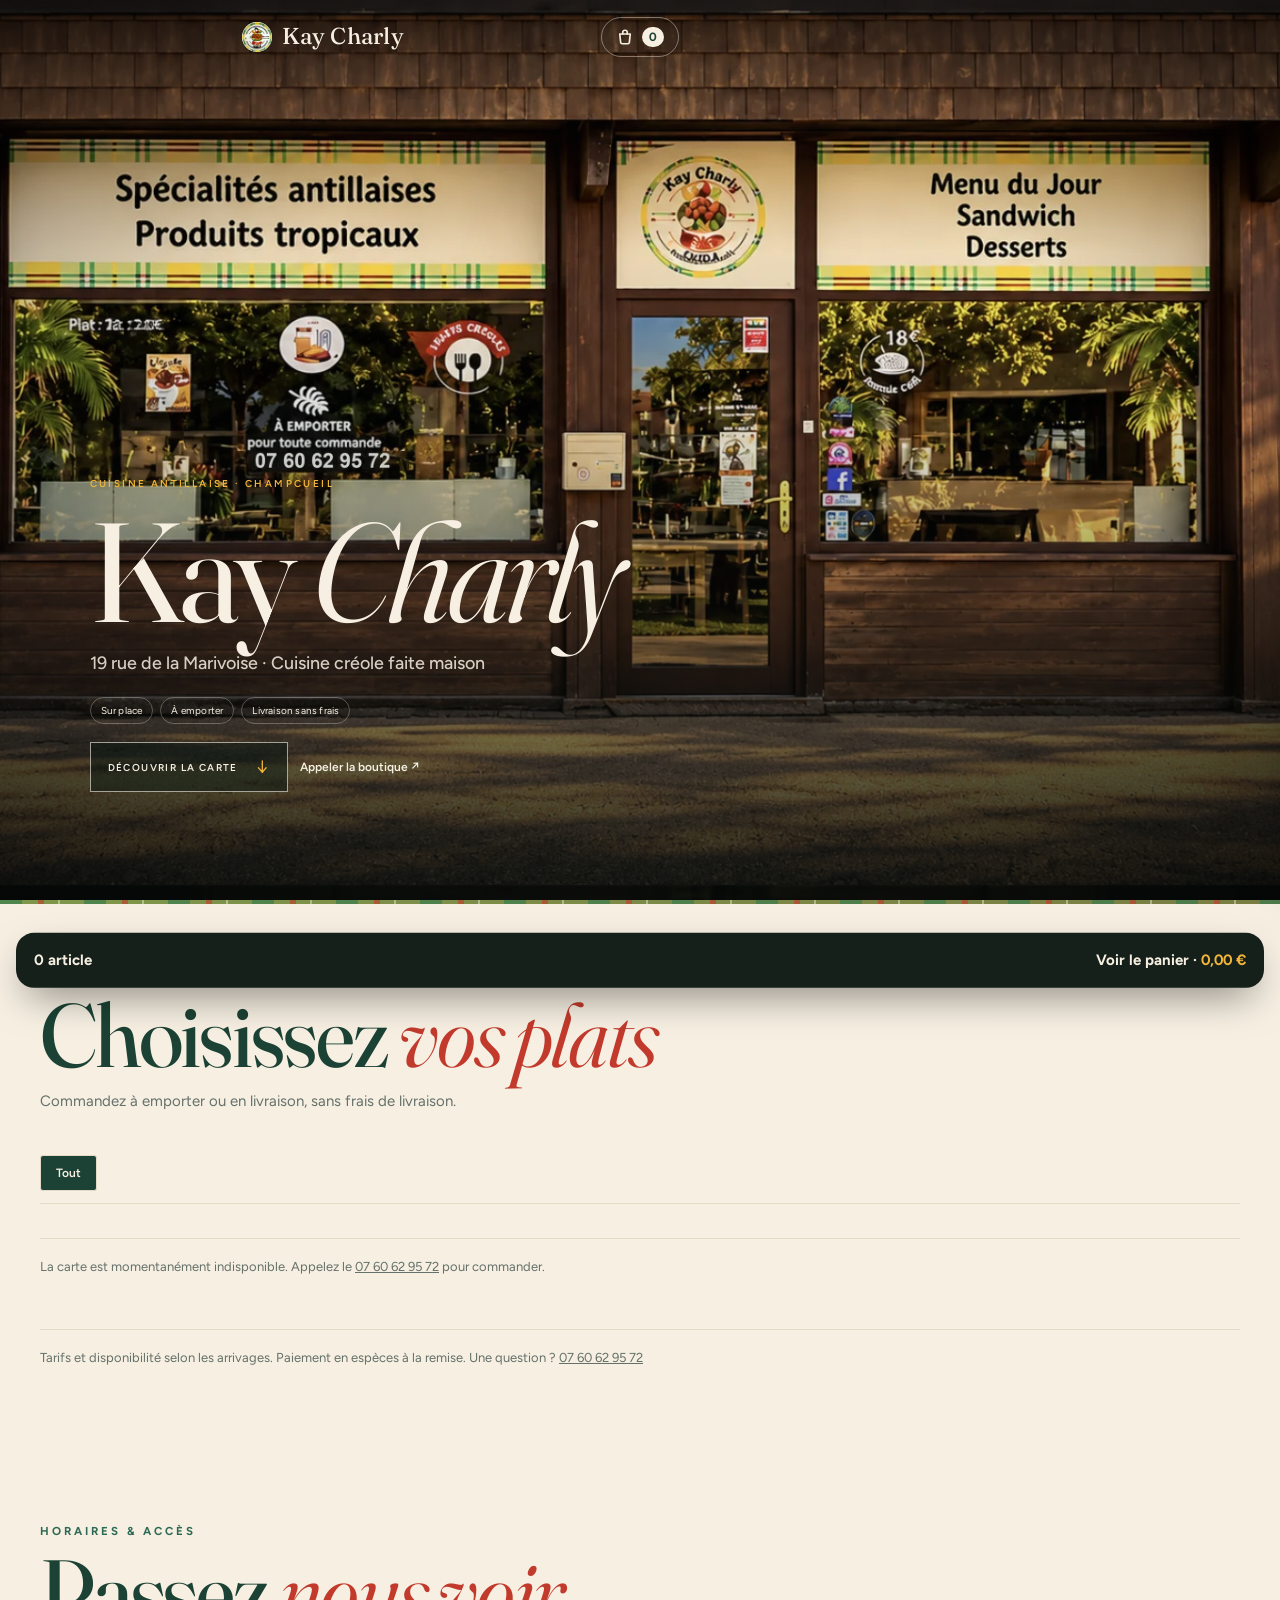
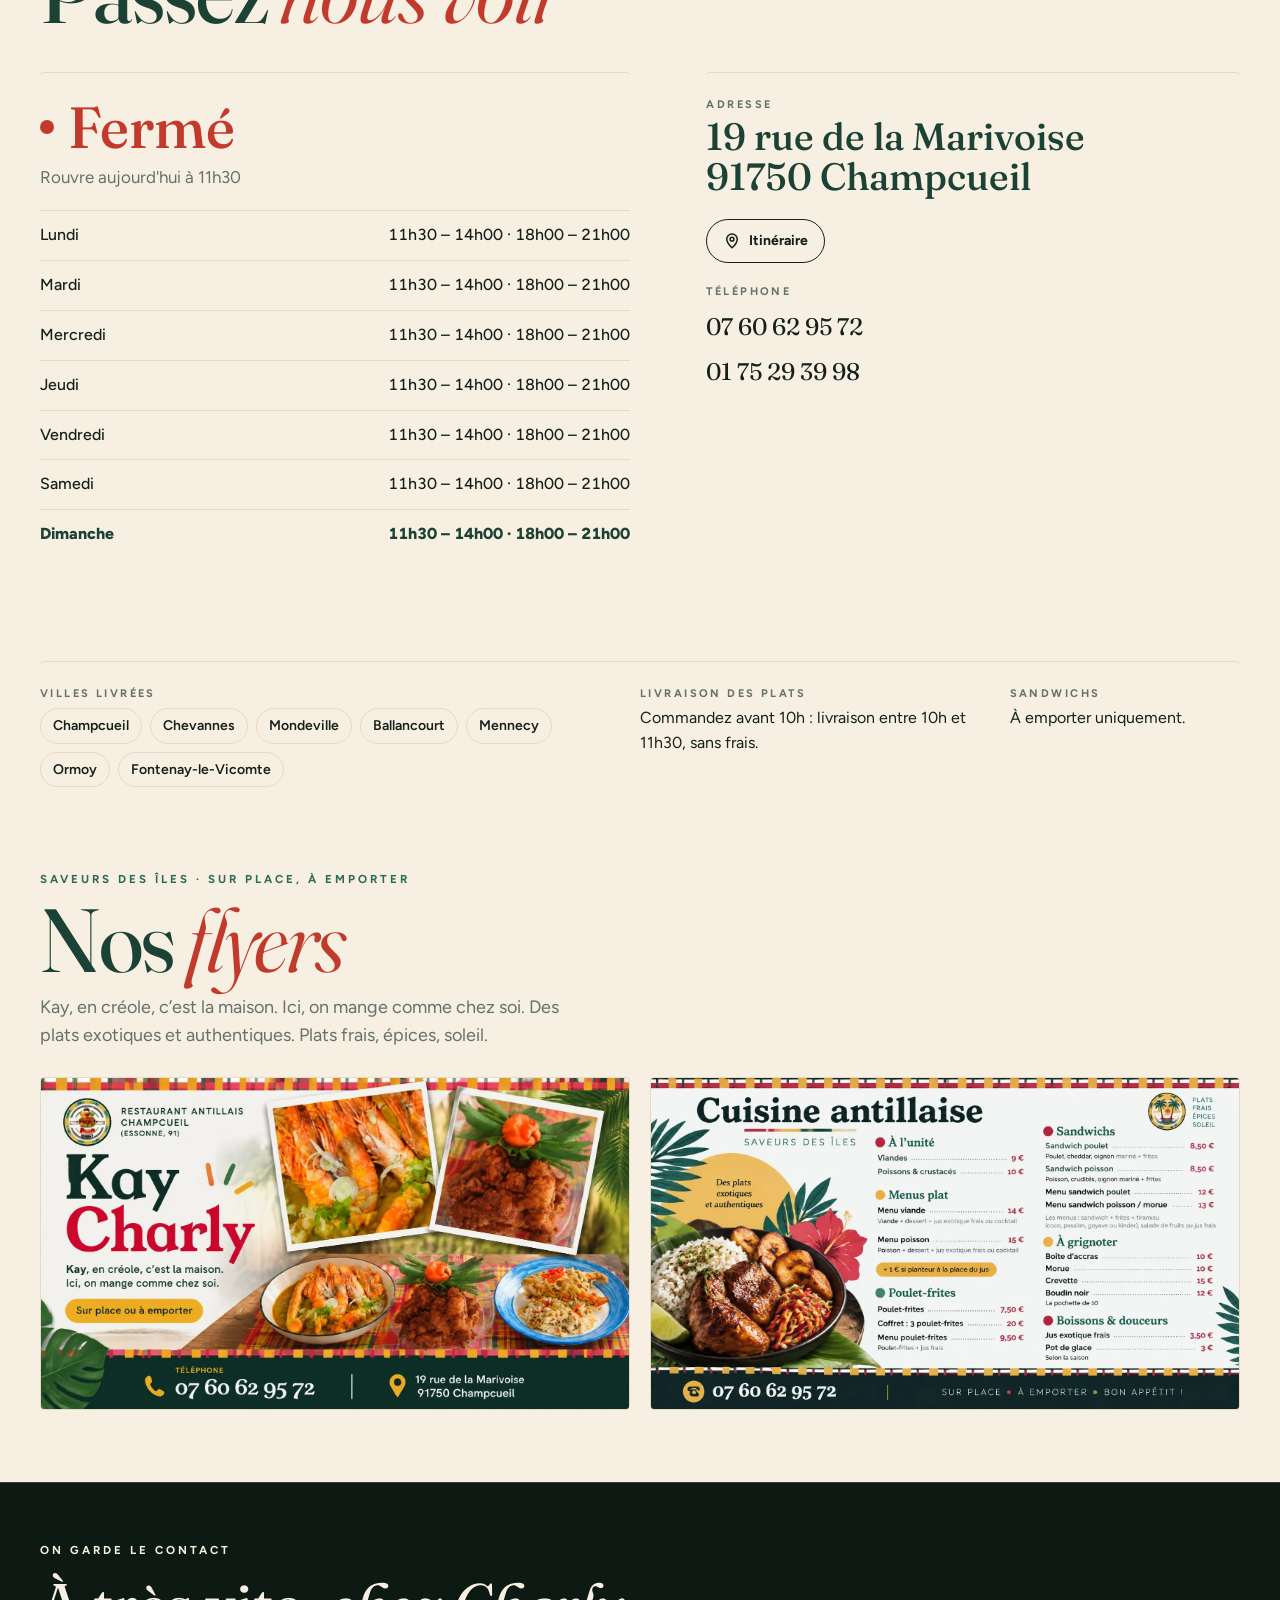
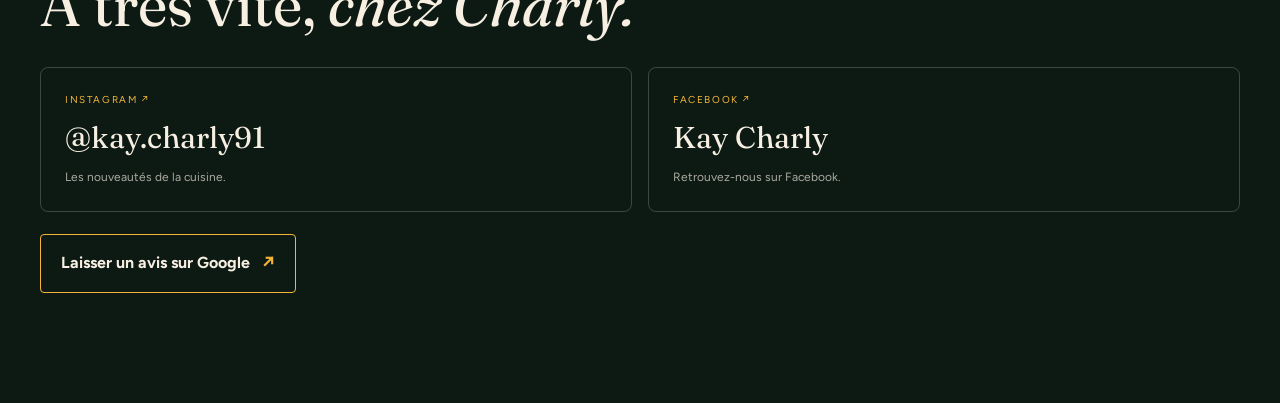
==== commit f9e7329f: "Evening service 18h–21h every day (poulet-frites): opening hours, carte note, pickup texts, feedback" ====
--- a/index.html
+++ b/index.html
@@ -120,7 +120,7 @@
 const html=s=>String(s??'').replace(/[&<>"']/g,c=>({'&':'&amp;','<':'&lt;','>':'&gt;','"':'&quot;',"'":'&#39;'}[c]));
 try {const rows=await KC.api('/rest/v1/kc_menu?select=*&order=sort_order.asc');const groups=[['jour','Plats du jour'],['unite','À l’unité'],['menus','Menus plat'],['poulet','Poulet-frites'],['sandwich','Sandwichs'],['salades','Salades'],['grignoter','À grignoter'],['specialites','Spécialités'],['boissons','Boissons & douceurs']];MENU=groups.map(([id,name])=>({id,name,items:rows.filter(r=>r.category===name).map(r=>({id:r.id,n:html(r.name),d:html(r.description),p:r.price,photo:r.photo,available:r.available,featured:r.featured}))})).filter(c=>c.items.length);backendReady=true;}catch(e){console.warn('Menu unavailable');}
 const ITEMS={};MENU.forEach(c=>c.items.forEach(i=>ITEMS[i.id]=i));
-const CAT_NOTES={jour:"Selon le jour · Commandes de plats avant 10h, livraison entre 10h et 11h30",specialites:"Prix et disponibilité sur appel : 07 60 62 95 72",unite:"Commandes de plats avant 10h · livraison entre 10h et 11h30",menus:"+ 1 € si planteur à la place du jus · Commandes de plats avant 10h, livraison entre 10h et 11h30",sandwich:"À emporter uniquement, pas de livraison · midi 11h30–14h tous les jours, soir 18h–21h du jeudi au samedi"};
+const CAT_NOTES={poulet:"Le soir : 18h–21h tous les jours",jour:"Selon le jour · Commandes de plats avant 10h, livraison entre 10h et 11h30",specialites:"Prix et disponibilité sur appel : 07 60 62 95 72",unite:"Commandes de plats avant 10h · livraison entre 10h et 11h30",menus:"+ 1 € si planteur à la place du jus · Commandes de plats avant 10h, livraison entre 10h et 11h30",sandwich:"À emporter uniquement, pas de livraison · midi 11h30–14h tous les jours, soir 18h–21h tous les jours"};
 const TOWNS=["Champcueil", "Chevannes", "Mondeville", "Ballancourt", "Mennecy", "Ormoy", "Fontenay-le-Vicomte"];
 const hasSandwich=()=>(MENU.find(c=>c.id==="sandwich")?.items||[]).some(i=>cart[i.id]);
 const photoFor=it=>{if(!it.photo)return '';try{const u=new URL(it.photo,location.href);return ['https:','http:'].includes(u.protocol)?html(u.href):''}catch{return ''}};
@@ -168,7 +168,7 @@
     if(e.shiftKey&&document.activeElement===a){e.preventDefault();z.focus()} else if(!e.shiftKey&&document.activeElement===z){e.preventDefault();a.focus()} } });
 
 const MIDI=[690,840],SOIR=[1080,1260];
-const HOURS=[[MIDI],[MIDI],[MIDI],[MIDI,SOIR],[MIDI,SOIR],[MIDI,SOIR],[MIDI]];
+const HOURS=Array(7).fill([MIDI,SOIR]);
 const DAYS=["Lundi","Mardi","Mercredi","Jeudi","Vendredi","Samedi","Dimanche"];
 const hm=m=>`${Math.floor(m/60)}h${String(m%60).padStart(2,"0")}`;
 function paris(){ const o={}; new Intl.DateTimeFormat("en-GB",{timeZone:"Europe/Paris",weekday:"short",hour:"2-digit",minute:"2-digit",hourCycle:"h23"}).formatToParts(new Date()).forEach(p=>o[p.type]=p.value); return {d:{Mon:0,Tue:1,Wed:2,Thu:3,Fri:4,Sat:5,Sun:6}[o.weekday],m:+o.hour*60+ +o.minute} }
@@ -189,13 +189,13 @@
   $("#oFulfillment").addEventListener("change",syncFulfillment);syncFulfillment();
   $("#order").addEventListener("submit",submit);
   $("#useLocation").addEventListener("click",()=>{const button=$("#useLocation"),statusEl=$("#locStatus");if(!navigator.geolocation){statusEl.textContent="La géolocalisation n’est pas disponible dans ce navigateur.";return}button.disabled=true;statusEl.textContent="Recherche de votre position… Autorisez-la dans votre navigateur.";navigator.geolocation.getCurrentPosition(pos=>{const lat=pos.coords.latitude.toFixed(5),lon=pos.coords.longitude.toFixed(5),address=$("#oAddress");address.value=`${lat}, ${lon}`;address.dataset.latitude=lat;address.dataset.longitude=lon;statusEl.textContent="Position ajoutée (coordonnées GPS). ";const link=document.createElement("a");link.href=`https://www.openstreetmap.org/?mlat=${lat}&mlon=${lon}#map=17/${lat}/${lon}`;link.target="_blank";link.rel="noopener noreferrer";link.textContent="Voir sur la carte";statusEl.append(link);button.disabled=false},err=>{statusEl.textContent=err.code===1?"Autorisation refusée. Vous pouvez saisir une adresse manuellement.":"Position introuvable. Réessayez ou saisissez une adresse.";button.disabled=false},{enableHighAccuracy:true,timeout:12000,maximumAge:300000})}) }
-function syncFulfillment(){const select=$("#oFulfillment");if(!select)return;const blocked=hasSandwich();select.querySelector('[value="delivery"]').disabled=blocked;if(blocked)select.value="pickup";$("#sandwichNote").hidden=!blocked;const delivery=select.value==="delivery";$("#fulfilNote").textContent=delivery?"Plats : commandez avant 10h pour une livraison entre 10h et 11h30. Le créneau exact est organisé par la boutique.":"Retrait aux horaires d’ouverture : midi 11h30–14h tous les jours, soir 18h–21h du jeudi au samedi.";$("#townField").hidden=!delivery;$("#oTown").required=delivery;$("#oAddress").required=delivery;$("#addressLabel").textContent=delivery?"Adresse de livraison":"Adresse / repère (facultatif)";$("#oAddress").placeholder=delivery?"N° et rue":"Adresse ou point de repère"}
+function syncFulfillment(){const select=$("#oFulfillment");if(!select)return;const blocked=hasSandwich();select.querySelector('[value="delivery"]').disabled=blocked;if(blocked)select.value="pickup";$("#sandwichNote").hidden=!blocked;const delivery=select.value==="delivery";$("#fulfilNote").textContent=delivery?"Plats : commandez avant 10h pour une livraison entre 10h et 11h30. Le créneau exact est organisé par la boutique.":"Retrait aux horaires d’ouverture : midi 11h30–14h tous les jours, soir 18h–21h tous les jours.";$("#townField").hidden=!delivery;$("#oTown").required=delivery;$("#oAddress").required=delivery;$("#addressLabel").textContent=delivery?"Adresse de livraison":"Adresse / repère (facultatif)";$("#oAddress").placeholder=delivery?"N° et rue":"Adresse ou point de repère"}
 let orderRequestId=crypto.randomUUID();
 async function submit(e){ e.preventDefault(); const name=$("#oName").value.trim(), email=$("#oEmail").value.trim(), tel=$("#oTel").value.replace(/[\s.\-]/g,"").replace(/^\+33/,"0"), town=$("#oTown").value, street=$("#oAddress")?.value.trim()||"", delivery=$("#oFulfillment").value==="delivery"&&!hasSandwich(), address=delivery&&town?`${street}, ${town}`:street;
   const escapeHtml=s=>s.replace(/[&<>"']/g,c=>({"&":"&amp;","<":"&lt;",">":"&gt;",'"':"&quot;","'":"&#39;"}[c])); const safeName=escapeHtml(name), safeAddress=escapeHtml(address); const okN=name.length>=2, okE=/^[^\s@]+@[^\s@]+\.[^\s@]+$/.test(email), okT=/^0[1-9]\d{8}$/.test(tel), okC=!delivery||!!town, okA=!delivery||street.length>=5; $("#eName").hidden=okN; $("#eEmail").hidden=okE; $("#eTel").hidden=okT; $("#eTown").hidden=okC; $("#eAddress").hidden=okA; if(!okN){$("#oName").focus();return} if(!okE){$("#oEmail").focus();return} if(!okT){$("#oTel").focus();return} if(!okC){$("#oTown").focus();return} if(!okA){$("#oAddress").focus();return}
   const btn=$("#send");btn.disabled=true;btn.textContent="Envoi en cours…";
   try {if(!backendReady)throw Error('Connexion indisponible. Appelez la boutique.');const fulfillment=delivery?'Livraison · commande avant 10h pour remise entre 10h et 11h30 (créneau organisé par la boutique)':'À emporter · retrait aux horaires d’ouverture';const receipt=await KC.api('/rest/v1/rpc/kc_place_order_with_email',{method:'POST',body:{p_request_id:orderRequestId,p_name:name,p_email:email,p_phone:tel,p_address:address,p_note:$("#oNote").value,p_pickup:fulfillment,p_items:Object.entries(cart).map(([id,quantity])=>({id,quantity}))}});orderRequestId=crypto.randomUUID();if($("#oNoMenu")?.checked)KC.api('/rest/v1/rpc/kc_menu_optout_after_order',{method:'POST',body:{p_reference:receipt.reference,p_email:email}}).catch(()=>{});let emailNotice='';try{const notice=await KC.api('/functions/v1/order-notifications',{method:'POST',body:{reference:receipt.reference}});emailNotice=notice.customer_sent&&notice.owner_sent?'Une confirmation a été envoyée à '+html(email)+'.':'Votre commande est confirmée, mais un e-mail de notification n’a pas pu être envoyé.'}catch{emailNotice='Votre commande est confirmée, mais les e-mails de notification n’ont pas pu être envoyés.'}view="done";cart={};save();
-  body.innerHTML=`<div class="done"><div class="tick">✓</div><h3>Merci ${safeName.split(' ')[0]} !</h3><div class="num">${html(receipt.reference)}</div><p>Votre commande a été reçue par Kay Charly.</p><p>${html(emailNotice)}</p><p>${delivery?'Livraison':'À emporter'} : <b>${delivery?'entre 10h et 11h30 si la commande est passée avant 10h':'retrait aux horaires d’ouverture (midi 11h30–14h, soir 18h–21h du jeudi au samedi)'}</b><br>${delivery?safeAddress:'19 rue de la Marivoise, Champcueil'}</p><p>À régler en espèces à la remise : <b>${eur(receipt.total)}</b></p><p>Pour toute question ou modification, appelez la boutique.</p></div>`;
+  body.innerHTML=`<div class="done"><div class="tick">✓</div><h3>Merci ${safeName.split(' ')[0]} !</h3><div class="num">${html(receipt.reference)}</div><p>Votre commande a été reçue par Kay Charly.</p><p>${html(emailNotice)}</p><p>${delivery?'Livraison':'À emporter'} : <b>${delivery?'entre 10h et 11h30 si la commande est passée avant 10h':'retrait aux horaires d’ouverture (midi 11h30–14h, soir 18h–21h tous les jours)'}</b><br>${delivery?safeAddress:'19 rue de la Marivoise, Champcueil'}</p><p>À régler en espèces à la remise : <b>${eur(receipt.total)}</b></p><p>Pour toute question ou modification, appelez la boutique.</p></div>`;
   foot.innerHTML=`<a class="btn" href="tel:+33760629572">Appeler la boutique</a><button class="btn" type="button" id="again">Retour à la carte</button>`;$("#again").onclick=closeDrawer;refresh();
   }catch(err){btn.disabled=false;btn.textContent="Réessayer l’envoi";let msg=$("#orderError");if(!msg){msg=document.createElement('p');msg.id='orderError';msg.setAttribute('role','alert');$("#order").prepend(msg)}msg.textContent='Commande non confirmée : '+err.message+'. Votre panier est conservé.';}
 }
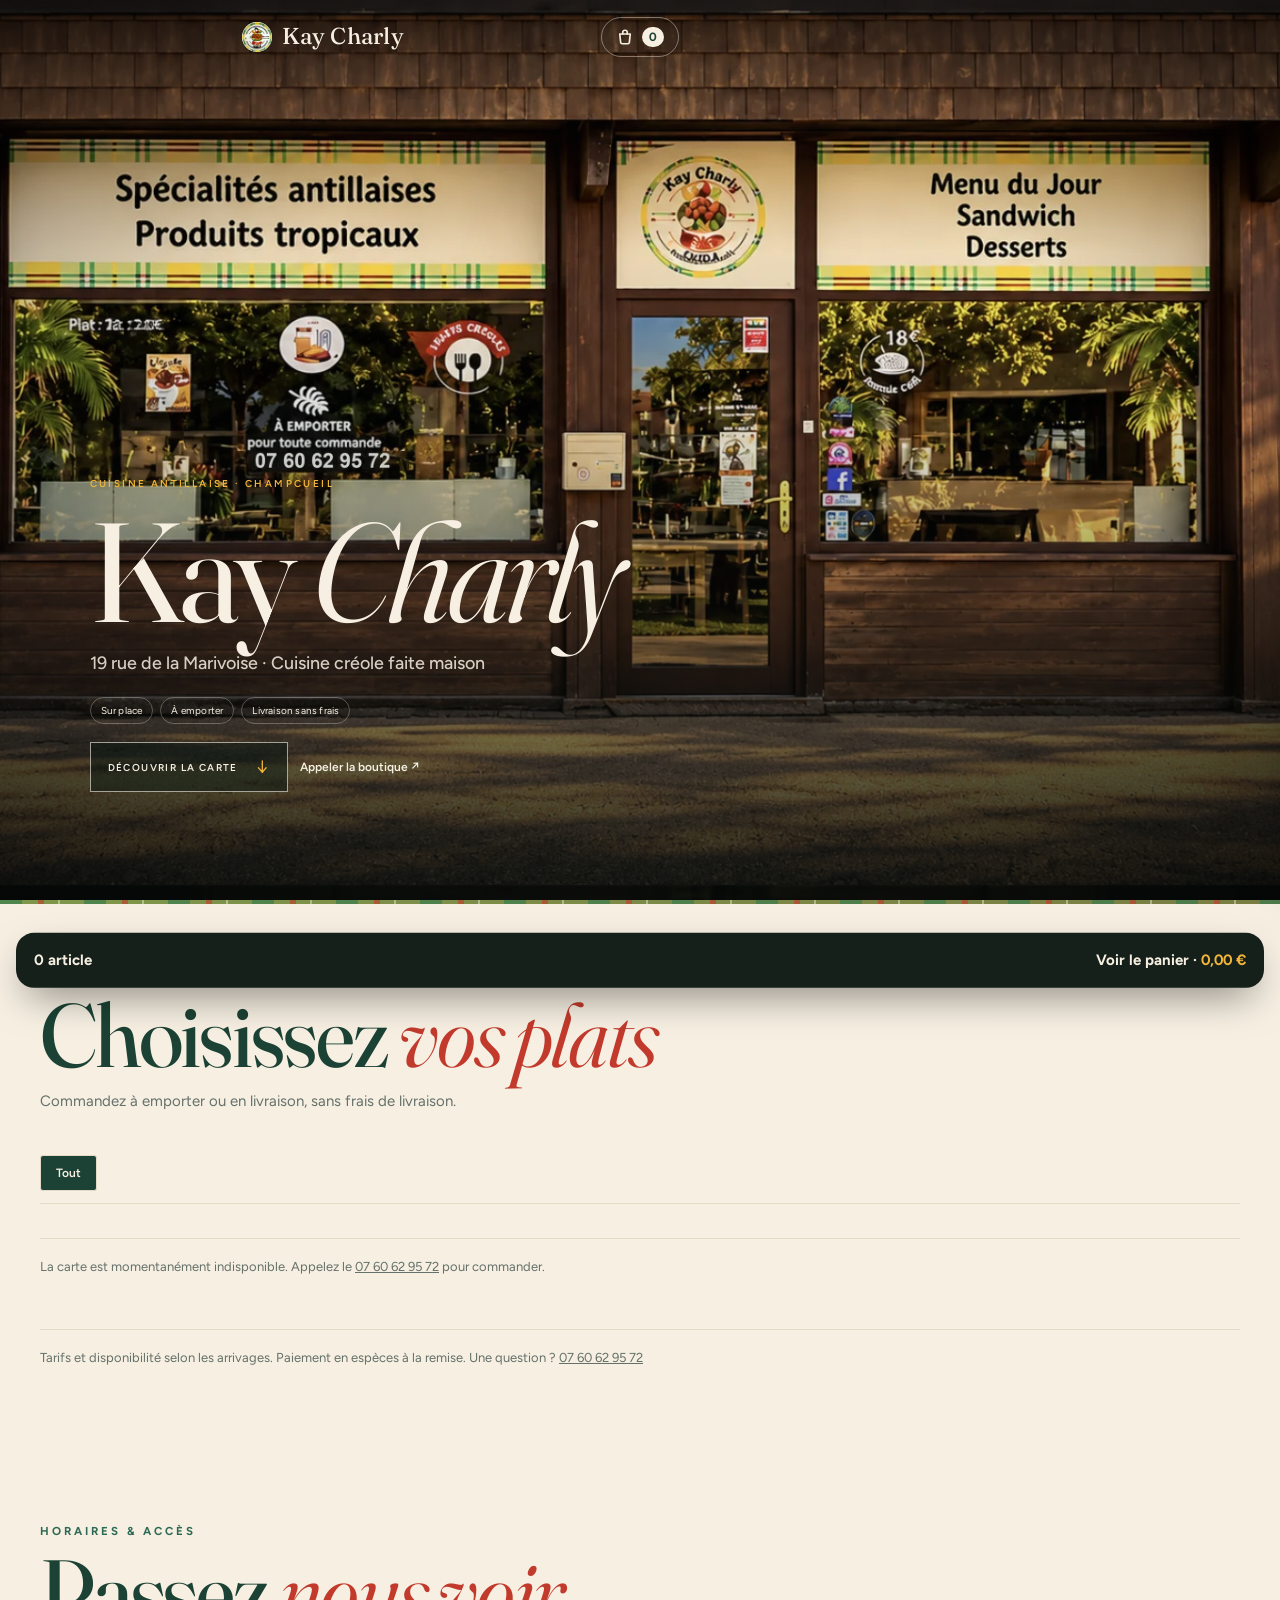
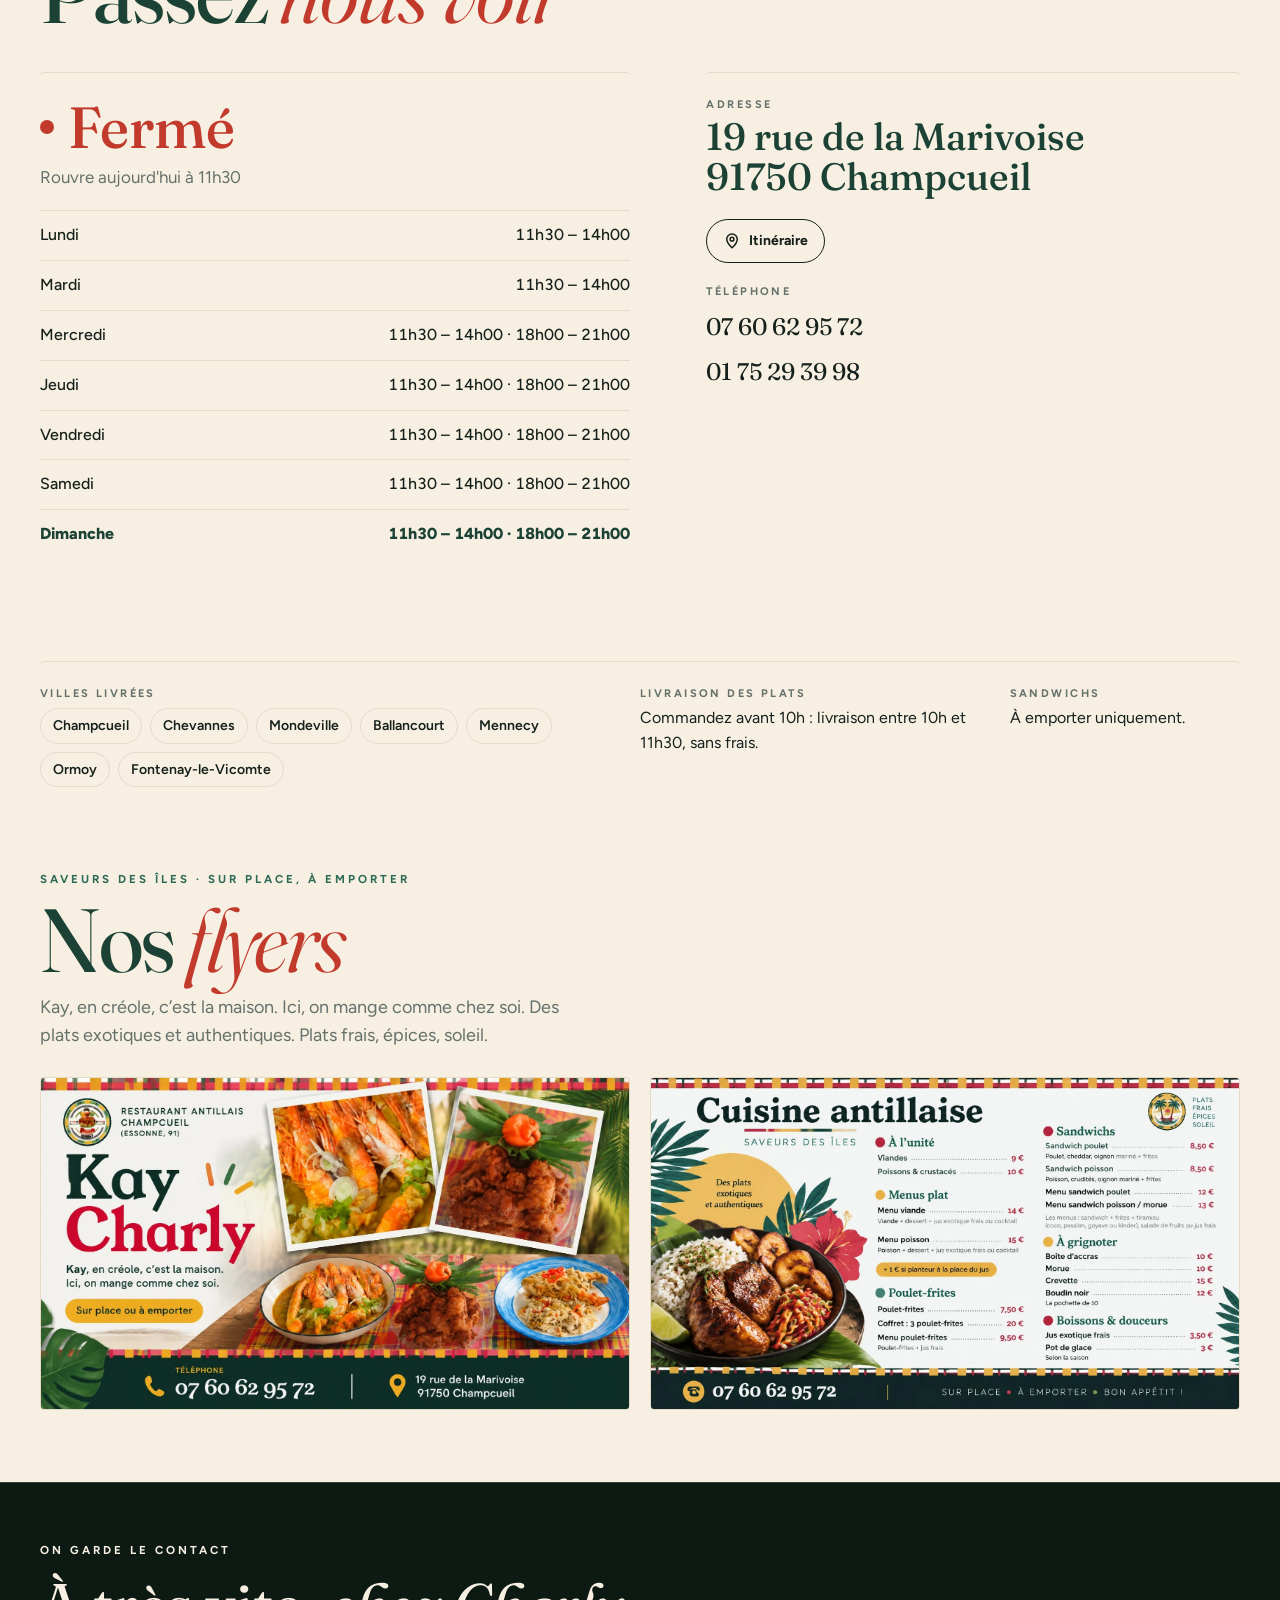
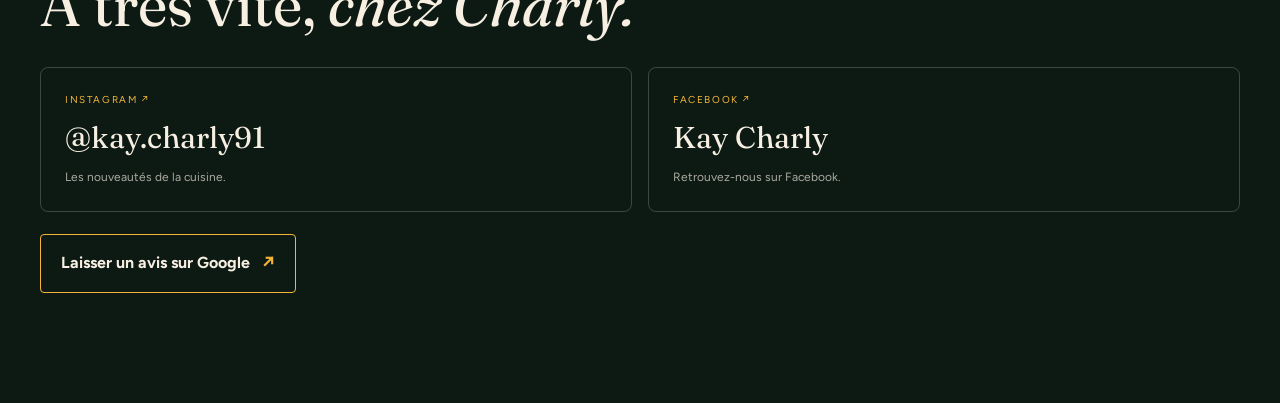
==== commit 36b769bd: "Service hours from the owner: lunch every day, evening poulet-frites Wednesday–Sunday, sandwiches at" ====
--- a/index.html
+++ b/index.html
@@ -120,7 +120,7 @@
 const html=s=>String(s??'').replace(/[&<>"']/g,c=>({'&':'&amp;','<':'&lt;','>':'&gt;','"':'&quot;',"'":'&#39;'}[c]));
 try {const rows=await KC.api('/rest/v1/kc_menu?select=*&order=sort_order.asc');const groups=[['jour','Plats du jour'],['unite','À l’unité'],['menus','Menus plat'],['poulet','Poulet-frites'],['sandwich','Sandwichs'],['salades','Salades'],['grignoter','À grignoter'],['specialites','Spécialités'],['boissons','Boissons & douceurs']];MENU=groups.map(([id,name])=>({id,name,items:rows.filter(r=>r.category===name).map(r=>({id:r.id,n:html(r.name),d:html(r.description),p:r.price,photo:r.photo,available:r.available,featured:r.featured}))})).filter(c=>c.items.length);backendReady=true;}catch(e){console.warn('Menu unavailable');}
 const ITEMS={};MENU.forEach(c=>c.items.forEach(i=>ITEMS[i.id]=i));
-const CAT_NOTES={poulet:"Le soir : 18h–21h tous les jours",jour:"Selon le jour · Commandes de plats avant 10h, livraison entre 10h et 11h30",specialites:"Prix et disponibilité sur appel : 07 60 62 95 72",unite:"Commandes de plats avant 10h · livraison entre 10h et 11h30",menus:"+ 1 € si planteur à la place du jus · Commandes de plats avant 10h, livraison entre 10h et 11h30",sandwich:"À emporter uniquement, pas de livraison · midi 11h30–14h tous les jours, soir 18h–21h tous les jours"};
+const CAT_NOTES={poulet:"Le soir : 18h–21h, du mercredi au dimanche",grignoter:"Pâtés salés et autres : le week-end, sur commande",jour:"Midi, tous les jours : viandes, poulets et poissons + accompagnement · Selon le jour · Commandes de plats avant 10h, livraison entre 10h et 11h30",specialites:"Prix et disponibilité sur appel : 07 60 62 95 72",unite:"Commandes de plats avant 10h · livraison entre 10h et 11h30",menus:"+ 1 € si planteur à la place du jus · Commandes de plats avant 10h, livraison entre 10h et 11h30",sandwich:"Le midi, à retirer en boutique à partir de 11h30 · pas de livraison"};
 const TOWNS=["Champcueil", "Chevannes", "Mondeville", "Ballancourt", "Mennecy", "Ormoy", "Fontenay-le-Vicomte"];
 const hasSandwich=()=>(MENU.find(c=>c.id==="sandwich")?.items||[]).some(i=>cart[i.id]);
 const photoFor=it=>{if(!it.photo)return '';try{const u=new URL(it.photo,location.href);return ['https:','http:'].includes(u.protocol)?html(u.href):''}catch{return ''}};
@@ -168,7 +168,7 @@
     if(e.shiftKey&&document.activeElement===a){e.preventDefault();z.focus()} else if(!e.shiftKey&&document.activeElement===z){e.preventDefault();a.focus()} } });
 
 const MIDI=[690,840],SOIR=[1080,1260];
-const HOURS=Array(7).fill([MIDI,SOIR]);
+const HOURS=[[MIDI],[MIDI],[MIDI,SOIR],[MIDI,SOIR],[MIDI,SOIR],[MIDI,SOIR],[MIDI,SOIR]];   // soir : du mercredi au dimanche
 const DAYS=["Lundi","Mardi","Mercredi","Jeudi","Vendredi","Samedi","Dimanche"];
 const hm=m=>`${Math.floor(m/60)}h${String(m%60).padStart(2,"0")}`;
 function paris(){ const o={}; new Intl.DateTimeFormat("en-GB",{timeZone:"Europe/Paris",weekday:"short",hour:"2-digit",minute:"2-digit",hourCycle:"h23"}).formatToParts(new Date()).forEach(p=>o[p.type]=p.value); return {d:{Mon:0,Tue:1,Wed:2,Thu:3,Fri:4,Sat:5,Sun:6}[o.weekday],m:+o.hour*60+ +o.minute} }
@@ -189,13 +189,13 @@
   $("#oFulfillment").addEventListener("change",syncFulfillment);syncFulfillment();
   $("#order").addEventListener("submit",submit);
   $("#useLocation").addEventListener("click",()=>{const button=$("#useLocation"),statusEl=$("#locStatus");if(!navigator.geolocation){statusEl.textContent="La géolocalisation n’est pas disponible dans ce navigateur.";return}button.disabled=true;statusEl.textContent="Recherche de votre position… Autorisez-la dans votre navigateur.";navigator.geolocation.getCurrentPosition(pos=>{const lat=pos.coords.latitude.toFixed(5),lon=pos.coords.longitude.toFixed(5),address=$("#oAddress");address.value=`${lat}, ${lon}`;address.dataset.latitude=lat;address.dataset.longitude=lon;statusEl.textContent="Position ajoutée (coordonnées GPS). ";const link=document.createElement("a");link.href=`https://www.openstreetmap.org/?mlat=${lat}&mlon=${lon}#map=17/${lat}/${lon}`;link.target="_blank";link.rel="noopener noreferrer";link.textContent="Voir sur la carte";statusEl.append(link);button.disabled=false},err=>{statusEl.textContent=err.code===1?"Autorisation refusée. Vous pouvez saisir une adresse manuellement.":"Position introuvable. Réessayez ou saisissez une adresse.";button.disabled=false},{enableHighAccuracy:true,timeout:12000,maximumAge:300000})}) }
-function syncFulfillment(){const select=$("#oFulfillment");if(!select)return;const blocked=hasSandwich();select.querySelector('[value="delivery"]').disabled=blocked;if(blocked)select.value="pickup";$("#sandwichNote").hidden=!blocked;const delivery=select.value==="delivery";$("#fulfilNote").textContent=delivery?"Plats : commandez avant 10h pour une livraison entre 10h et 11h30. Le créneau exact est organisé par la boutique.":"Retrait aux horaires d’ouverture : midi 11h30–14h tous les jours, soir 18h–21h tous les jours.";$("#townField").hidden=!delivery;$("#oTown").required=delivery;$("#oAddress").required=delivery;$("#addressLabel").textContent=delivery?"Adresse de livraison":"Adresse / repère (facultatif)";$("#oAddress").placeholder=delivery?"N° et rue":"Adresse ou point de repère"}
+function syncFulfillment(){const select=$("#oFulfillment");if(!select)return;const blocked=hasSandwich();select.querySelector('[value="delivery"]').disabled=blocked;if(blocked)select.value="pickup";$("#sandwichNote").hidden=!blocked;const delivery=select.value==="delivery";$("#fulfilNote").textContent=delivery?"Plats : commandez avant 10h pour une livraison entre 10h et 11h30. Le créneau exact est organisé par la boutique.":"Retrait aux horaires d’ouverture : midi 11h30–14h tous les jours, soir 18h–21h du mercredi au dimanche.";$("#townField").hidden=!delivery;$("#oTown").required=delivery;$("#oAddress").required=delivery;$("#addressLabel").textContent=delivery?"Adresse de livraison":"Adresse / repère (facultatif)";$("#oAddress").placeholder=delivery?"N° et rue":"Adresse ou point de repère"}
 let orderRequestId=crypto.randomUUID();
 async function submit(e){ e.preventDefault(); const name=$("#oName").value.trim(), email=$("#oEmail").value.trim(), tel=$("#oTel").value.replace(/[\s.\-]/g,"").replace(/^\+33/,"0"), town=$("#oTown").value, street=$("#oAddress")?.value.trim()||"", delivery=$("#oFulfillment").value==="delivery"&&!hasSandwich(), address=delivery&&town?`${street}, ${town}`:street;
   const escapeHtml=s=>s.replace(/[&<>"']/g,c=>({"&":"&amp;","<":"&lt;",">":"&gt;",'"':"&quot;","'":"&#39;"}[c])); const safeName=escapeHtml(name), safeAddress=escapeHtml(address); const okN=name.length>=2, okE=/^[^\s@]+@[^\s@]+\.[^\s@]+$/.test(email), okT=/^0[1-9]\d{8}$/.test(tel), okC=!delivery||!!town, okA=!delivery||street.length>=5; $("#eName").hidden=okN; $("#eEmail").hidden=okE; $("#eTel").hidden=okT; $("#eTown").hidden=okC; $("#eAddress").hidden=okA; if(!okN){$("#oName").focus();return} if(!okE){$("#oEmail").focus();return} if(!okT){$("#oTel").focus();return} if(!okC){$("#oTown").focus();return} if(!okA){$("#oAddress").focus();return}
   const btn=$("#send");btn.disabled=true;btn.textContent="Envoi en cours…";
   try {if(!backendReady)throw Error('Connexion indisponible. Appelez la boutique.');const fulfillment=delivery?'Livraison · commande avant 10h pour remise entre 10h et 11h30 (créneau organisé par la boutique)':'À emporter · retrait aux horaires d’ouverture';const receipt=await KC.api('/rest/v1/rpc/kc_place_order_with_email',{method:'POST',body:{p_request_id:orderRequestId,p_name:name,p_email:email,p_phone:tel,p_address:address,p_note:$("#oNote").value,p_pickup:fulfillment,p_items:Object.entries(cart).map(([id,quantity])=>({id,quantity}))}});orderRequestId=crypto.randomUUID();if($("#oNoMenu")?.checked)KC.api('/rest/v1/rpc/kc_menu_optout_after_order',{method:'POST',body:{p_reference:receipt.reference,p_email:email}}).catch(()=>{});let emailNotice='';try{const notice=await KC.api('/functions/v1/order-notifications',{method:'POST',body:{reference:receipt.reference}});emailNotice=notice.customer_sent&&notice.owner_sent?'Une confirmation a été envoyée à '+html(email)+'.':'Votre commande est confirmée, mais un e-mail de notification n’a pas pu être envoyé.'}catch{emailNotice='Votre commande est confirmée, mais les e-mails de notification n’ont pas pu être envoyés.'}view="done";cart={};save();
-  body.innerHTML=`<div class="done"><div class="tick">✓</div><h3>Merci ${safeName.split(' ')[0]} !</h3><div class="num">${html(receipt.reference)}</div><p>Votre commande a été reçue par Kay Charly.</p><p>${html(emailNotice)}</p><p>${delivery?'Livraison':'À emporter'} : <b>${delivery?'entre 10h et 11h30 si la commande est passée avant 10h':'retrait aux horaires d’ouverture (midi 11h30–14h, soir 18h–21h tous les jours)'}</b><br>${delivery?safeAddress:'19 rue de la Marivoise, Champcueil'}</p><p>À régler en espèces à la remise : <b>${eur(receipt.total)}</b></p><p>Pour toute question ou modification, appelez la boutique.</p></div>`;
+  body.innerHTML=`<div class="done"><div class="tick">✓</div><h3>Merci ${safeName.split(' ')[0]} !</h3><div class="num">${html(receipt.reference)}</div><p>Votre commande a été reçue par Kay Charly.</p><p>${html(emailNotice)}</p><p>${delivery?'Livraison':'À emporter'} : <b>${delivery?'entre 10h et 11h30 si la commande est passée avant 10h':'retrait aux horaires d’ouverture (midi 11h30–14h, soir 18h–21h du mercredi au dimanche)'}</b><br>${delivery?safeAddress:'19 rue de la Marivoise, Champcueil'}</p><p>À régler en espèces à la remise : <b>${eur(receipt.total)}</b></p><p>Pour toute question ou modification, appelez la boutique.</p></div>`;
   foot.innerHTML=`<a class="btn" href="tel:+33760629572">Appeler la boutique</a><button class="btn" type="button" id="again">Retour à la carte</button>`;$("#again").onclick=closeDrawer;refresh();
   }catch(err){btn.disabled=false;btn.textContent="Réessayer l’envoi";let msg=$("#orderError");if(!msg){msg=document.createElement('p');msg.id='orderError';msg.setAttribute('role','alert');$("#order").prepend(msg)}msg.textContent='Commande non confirmée : '+err.message+'. Votre panier est conservé.';}
 }
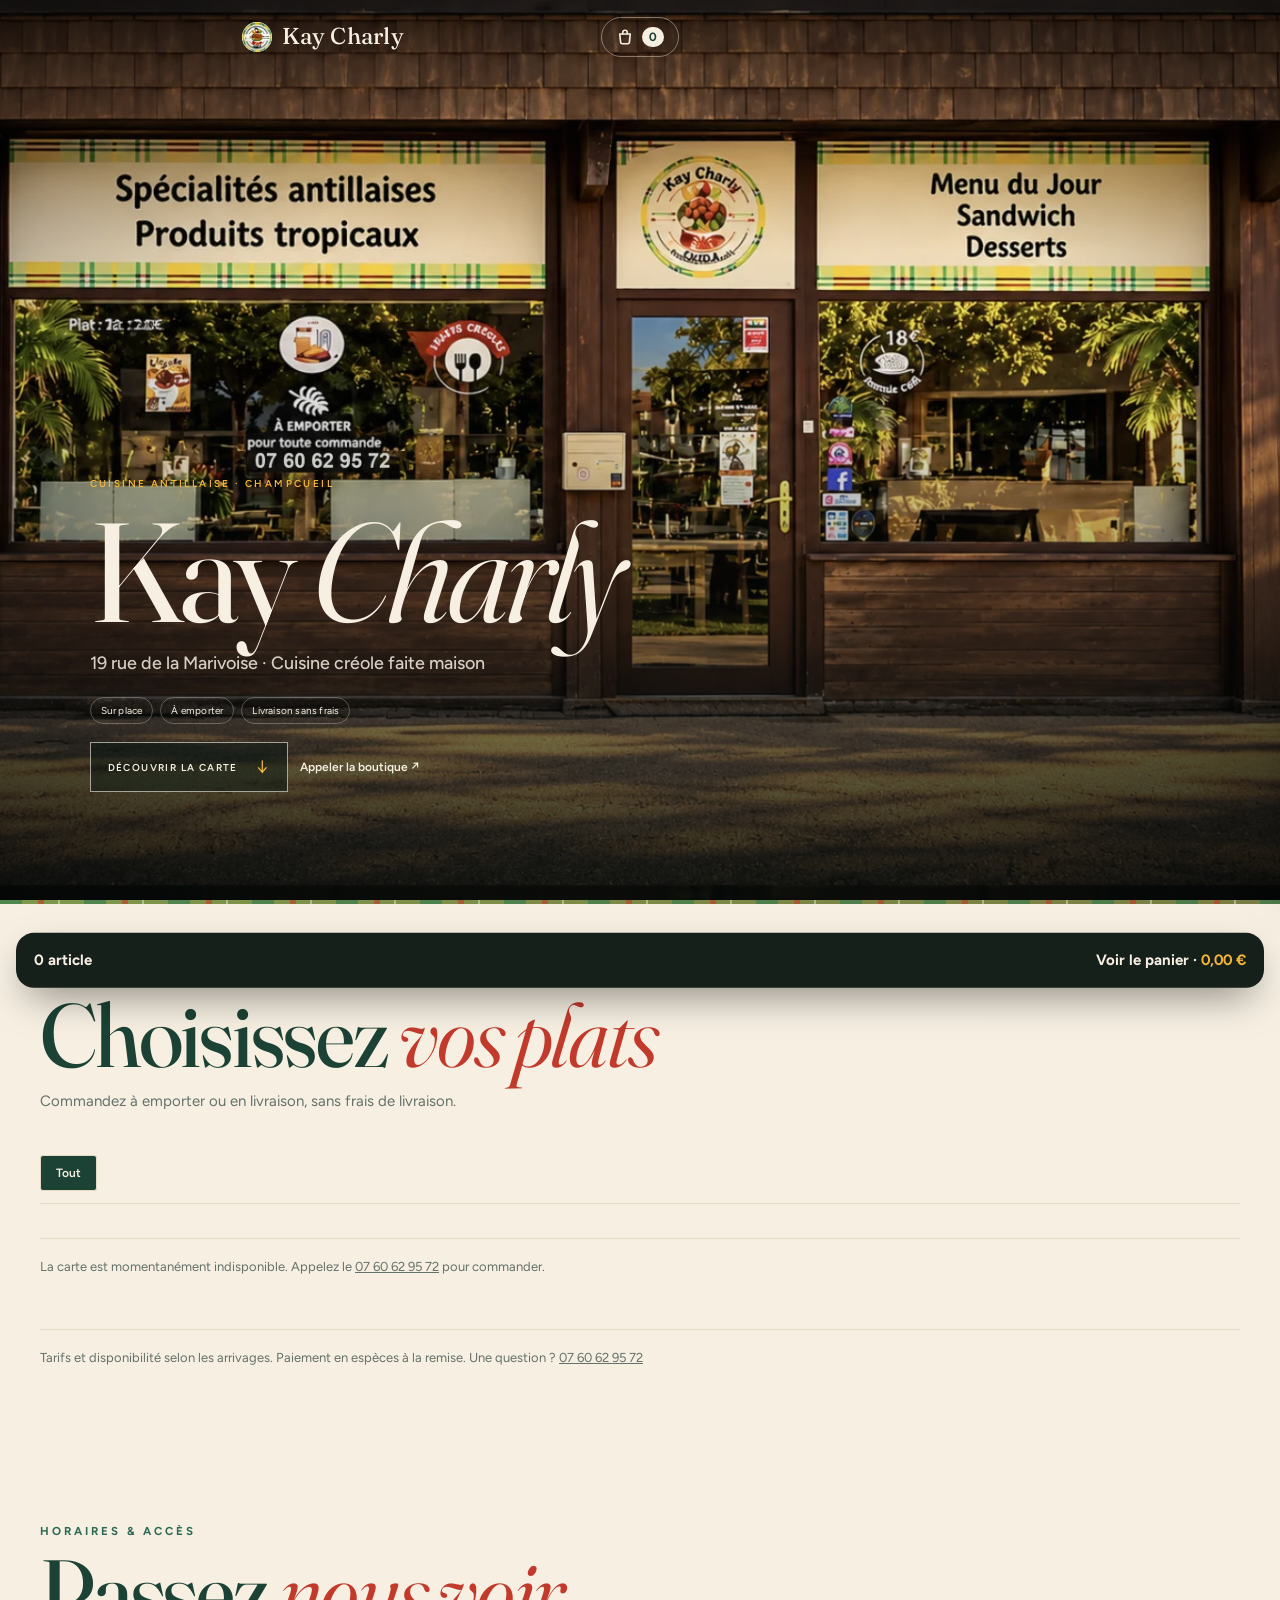
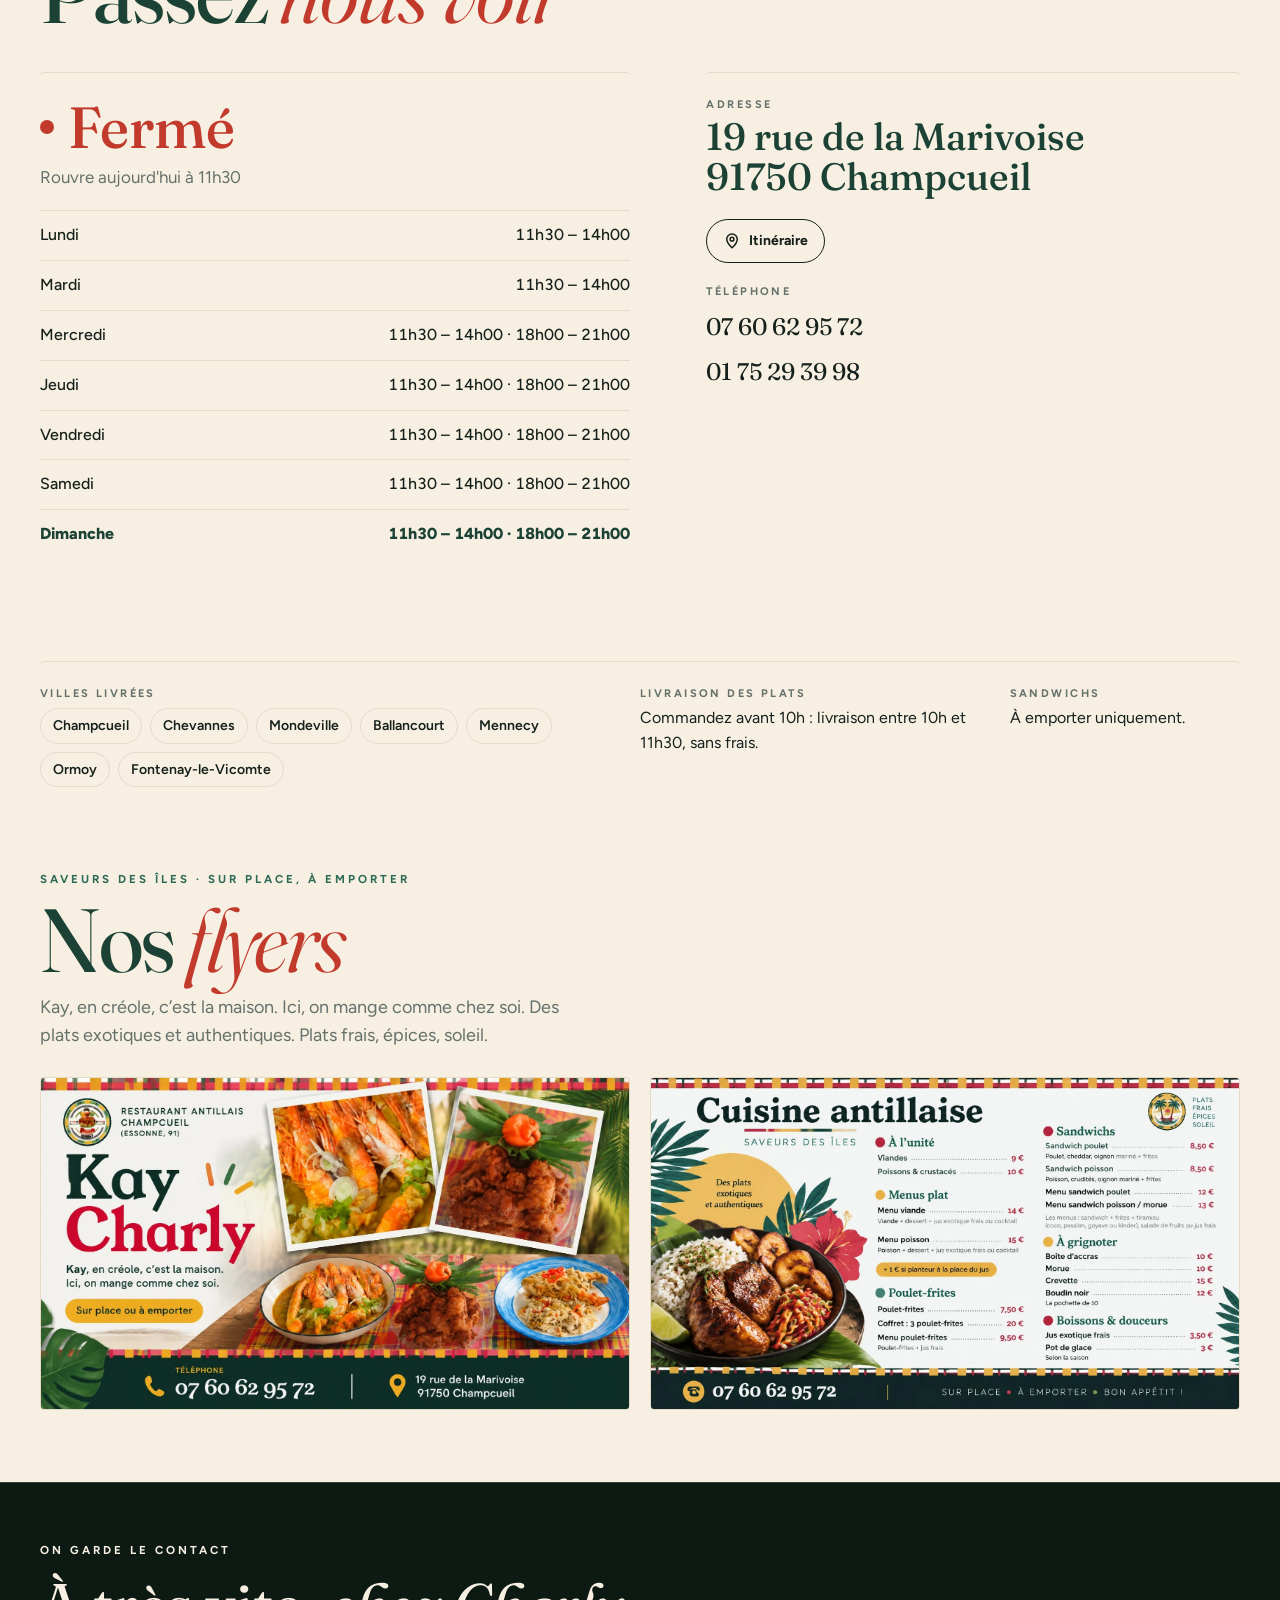
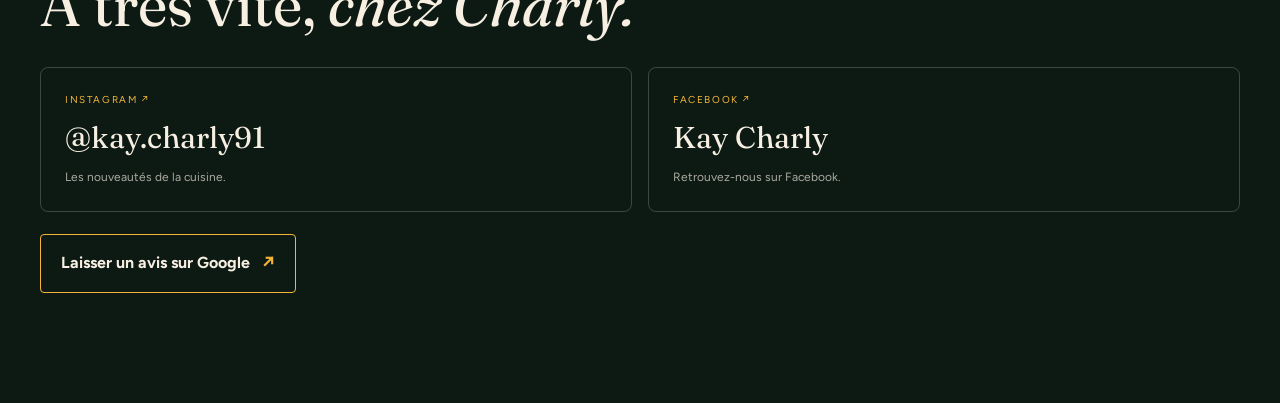
==== commit 064cdac8: "Google Search Console verification (file + meta tag) Co-Authored-By: Claude Opus 5.5 <noreply@anthro" ====
--- a/index.html
+++ b/index.html
@@ -1,6 +1,6 @@
-<!doctype html><html lang="fr"><head><meta charset=utf8><meta name=viewport content="width=device-width,initial-scale=1,viewport-fit=cover"><style>:root{color-scheme:light;box-sizing:border-box;padding-top:env(safe-area-inset-top,0px);padding-bottom:env(safe-area-inset-bottom,0px)}html{scroll-padding-top:env(safe-area-inset-top,0px)}body{margin:0;padding:0;font:14px -apple-system,BlinkMacSystemFont,sans-serif;background:#fff;color:#000}img{max-width:100%}[hidden]:not([hidden=until-found i]){display:none!important}.carte{scroll-margin-top:82px}.carte-head{padding-top:66px}.menu-order{padding:0 0 78px}.menu-order .category-nav{top:74px;z-index:9}.menu-order .cat{padding-top:40px;scroll-margin-top:135px}.menu-order .cat .ttl{margin-bottom:12px}.menu-order .it{grid-template-columns:76px minmax(0,1fr) auto;gap:3px 16px;padding:15px 0;opacity:1;transform:none}.menu-order .it>img{grid-row:1/3;width:76px;height:76px;object-fit:cover;border-radius:12px;background:#e7ddc9}.menu-order .it h4{font-size:17px}.menu-order .it small{grid-column:2}.menu-order .it .r{grid-row:1/3;grid-column:3;gap:12px}.menu-call{font-size:11px;font-weight:700;color:var(--green);white-space:nowrap}.menu-order .menu-footnote{margin:34px 0 0;padding:18px 0;border-top:1px solid var(--line);color:var(--muted);font-size:13px}@media(max-width:899px){.carte-head{padding-top:48px}.menu-order{padding-bottom:48px}.menu-order .category-nav{top:68px}.menu-order .cat{padding-top:28px}.menu-order .it{grid-template-columns:60px minmax(0,1fr);gap:4px 12px}.menu-order .it>img{grid-row:1/3;width:60px;height:60px;border-radius:8px}.menu-order .it h4{font-size:15px}.menu-order .it small{grid-column:2}.menu-order .it .r{grid-row:3;grid-column:2;justify-content:space-between;padding-top:5px}.menu-order .it .pr{font-size:19px}.menu-order .it .add{padding:9px 14px}.menu-order .category-nav{position:sticky;top:68px!important}}</style></head><body>
-<title>Kay Charly — Les Antilles, au coin de la rue.</title>
-<meta name="description" content="Kay Charly à Champcueil : cuisine antillaise sur place, à emporter ou en livraison. 19 rue de la Marivoise, 07 60 62 95 72.">
+<!doctype html><html lang="fr"><head><meta charset=utf8><meta name=viewport content="width=device-width,initial-scale=1,viewport-fit=cover"><style>:root{color-scheme:light;box-sizing:border-box;padding-top:env(safe-area-inset-top,0px);padding-bottom:env(safe-area-inset-bottom,0px)}html{scroll-padding-top:env(safe-area-inset-top,0px)}body{margin:0;padding:0;font:14px -apple-system,BlinkMacSystemFont,sans-serif;background:#fff;color:#000}img{max-width:100%}[hidden]:not([hidden=until-found i]){display:none!important}.carte{scroll-margin-top:82px}.carte-head{padding-top:66px}.menu-order{padding:0 0 78px}.menu-order .category-nav{top:74px;z-index:9}.menu-order .cat{padding-top:40px;scroll-margin-top:135px}.menu-order .cat .ttl{margin-bottom:12px}.menu-order .it{grid-template-columns:76px minmax(0,1fr) auto;gap:3px 16px;padding:15px 0;opacity:1;transform:none}.menu-order .it>img{grid-row:1/3;width:76px;height:76px;object-fit:cover;border-radius:12px;background:#e7ddc9}.menu-order .it h4{font-size:17px}.menu-order .it small{grid-column:2}.menu-order .it .r{grid-row:1/3;grid-column:3;gap:12px}.menu-call{font-size:11px;font-weight:700;color:var(--green);white-space:nowrap}.menu-order .menu-footnote{margin:34px 0 0;padding:18px 0;border-top:1px solid var(--line);color:var(--muted);font-size:13px}@media(max-width:899px){.carte-head{padding-top:48px}.menu-order{padding-bottom:48px}.menu-order .category-nav{top:68px}.menu-order .cat{padding-top:28px}.menu-order .it{grid-template-columns:60px minmax(0,1fr);gap:4px 12px}.menu-order .it>img{grid-row:1/3;width:60px;height:60px;border-radius:8px}.menu-order .it h4{font-size:15px}.menu-order .it small{grid-column:2}.menu-order .it .r{grid-row:3;grid-column:2;justify-content:space-between;padding-top:5px}.menu-order .it .pr{font-size:19px}.menu-order .it .add{padding:9px 14px}.menu-order .category-nav{position:sticky;top:68px!important}}</style>
+<title>Kay Charly · Restaurant antillais à Champcueil (91) · À emporter et livraison</title>
+<meta name="description" content="Kay Charly, restaurant antillais à Champcueil (91) : plats du jour créoles, poulet-frites, sandwichs. À emporter ou en livraison, commande en ligne. 19 rue de la Marivoise · 07 60 62 95 72.">
 <meta name="theme-color" content="#0d1a14">
 
 <link rel="preconnect" href="https://fonts.googleapis.com">
@@ -27,6 +27,26 @@
   repeating-linear-gradient(90deg,rgba(47,122,79,.6) 0 22px,transparent 22px 38px,rgba(194,58,44,.62) 38px 44px,transparent 44px 58px,rgba(255,250,235,.4) 58px 60px,transparent 60px 84px),
   repeating-linear-gradient(0deg,rgba(47,122,79,.6) 0 22px,transparent 22px 38px,rgba(194,58,44,.62) 38px 44px,transparent 44px 58px,rgba(255,250,235,.4) 58px 60px,transparent 60px 84px),
   linear-gradient(135deg,#f6c445,#e9822f)}.eyebrow{font:700 11.5px var(--sans);letter-spacing:.26em;text-transform:uppercase}.btn{display:inline-flex;align-items:center;justify-content:center;gap:10px;font:700 15px/1 var(--sans);letter-spacing:.01em;background:var(--sun);color:var(--ink);border:0;border-radius:999px;padding:16px 26px;text-decoration:none;cursor:pointer;transition:transform .2s,background .2s;touch-action:manipulation}.btn:hover{background:var(--sun-soft);transform:translateY(-1px)}.btn.line{background:transparent;color:inherit;box-shadow:inset 0 0 0 1.5px currentColor}.btn.line:hover{background:rgba(255,255,255,.08)}@keyframes spin{from{transform:rotate(-160deg) scale(.6);opacity:0}to{transform:none;opacity:1}}body::before{content:"";position:fixed;inset:0 0 auto;height:env(safe-area-inset-top,0px);z-index:41;background:var(--night)}.top{position:fixed;top:env(safe-area-inset-top,0px);left:0;right:0;z-index:40;transition:background .4s,color .4s,box-shadow .4s}.top .bar{display:grid;grid-template-columns:1fr auto 1fr;align-items:center;gap:14px;padding-block:14px;max-width:1400px;margin:0 auto}.top.solid{background:rgba(246,239,226,.9);backdrop-filter:blur(16px) saturate(1.3);-webkit-backdrop-filter:blur(16px) saturate(1.3);color:var(--ink);box-shadow:0 1px 0 rgba(22,32,27,.08)}.top nav{display:flex;gap:26px}.top nav a{text-decoration:none;font-size:14px;font-weight:600;opacity:.85}.top nav a:hover{opacity:1}.wm{justify-self:center;display:flex;align-items:center;gap:10px;text-decoration:none;font-family:var(--serif);font-size:25px;font-weight:600;letter-spacing:.01em;white-space:nowrap}.wm img{width:36px;height:36px;border-radius:50%;background:#fff}.top .right{justify-self:end;display:flex;gap:10px;align-items:center}.cartbtn{display:inline-flex;align-items:center;gap:8px;border:0;background:var(--sun);color:var(--ink);font-weight:700;font-size:14px;padding:11px 16px;border-radius:999px;cursor:pointer}.cartbtn svg{width:18px;height:18px}.cartbtn .n{min-width:22px;height:22px;border-radius:999px;background:var(--ink);color:var(--sun);display:inline-grid;place-items:center;font-size:12px;padding:0 6px;font-variant-numeric:tabular-nums}.cartbtn.bump{animation:bump .5s cubic-bezier(.3,1.6,.5,1)}@keyframes bump{30%{transform:scale(1.15) rotate(-4deg)}60%{transform:scale(.97)}}.walk{position:relative;height:820vh}.walk .stage{position:sticky;top:0;height:100vh;height:100lvh;overflow:hidden;background:#000}.fx{position:absolute;inset:0;pointer-events:none}.grain{opacity:.09;mix-blend-mode:overlay;background-image:url("data:image/svg+xml,%3Csvg xmlns='http://www.w3.org/2000/svg' width='180' height='180'%3E%3Cfilter id='n'%3E%3CfeTurbulence type='fractalNoise' baseFrequency='.85' numOctaves='2' stitchTiles='stitch'/%3E%3C/filter%3E%3Crect width='100%25' height='100%25' filter='url(%23n)'/%3E%3C/svg%3E");animation:grain .9s steps(3) infinite}@keyframes grain{33%{transform:translate(-8px,4px)}66%{transform:translate(5px,-7px)}}.vig{background:radial-gradient(ellipse 85% 75% at 50% 50%,transparent 45%,rgba(0,0,0,.55) 100%)}.shade{background:linear-gradient(180deg,rgba(6,12,9,.55) 0%,transparent 22%,transparent 55%,rgba(6,12,9,.78) 100%)}.t{position:absolute;visibility:hidden}@keyframes drip{0%{transform:scaleY(0);transform-origin:top}50%{transform:scaleY(1);transform-origin:top}51%{transform-origin:bottom}100%{transform:scaleY(0);transform-origin:bottom}}@keyframes ping{70%{box-shadow:0 0 0 14px rgba(242,181,58,0)}100%{box-shadow:0 0 0 0 rgba(242,181,58,0)}}.carte{background:var(--cream);color:var(--ink);position:relative}.carte .stripe{height:12px}.carte-head{padding-block:90px 30px;display:flex;flex-wrap:wrap;gap:24px 50px;align-items:flex-end;justify-content:space-between}.carte-head .eyebrow{color:var(--green)}.h2{font-family:var(--serif);font-weight:450;font-size:clamp(50px,7vw,112px);line-height:.9;letter-spacing:-.025em;margin:.15em 0 .15em;color:var(--green-deep)}.h2 em{font-style:italic;font-weight:350;color:var(--red)}.lede{color:var(--muted);font-size:18px;max-width:46ch;margin:0}.split{display:grid;grid-template-columns:minmax(0,1fr) minmax(0,1fr);gap:clamp(24px,4vw,64px);padding-bottom:100px}.cat{padding-top:56px;scroll-margin-top:90px}.cat .ttl{display:flex;align-items:baseline;justify-content:space-between;gap:16px;border-bottom:1.5px solid var(--ink);padding-bottom:12px;margin-bottom:6px}.cat h3{font-family:var(--serif);font-weight:500;font-size:clamp(34px,3.6vw,52px);line-height:1;margin:0;transition:color .3s}.cat .n{font:600 12px var(--sans);letter-spacing:.2em;color:var(--muted)}.it{display:grid;grid-template-columns:1fr auto;gap:4px 18px;padding:18px 0;border-bottom:1px solid var(--line);align-items:center;opacity:0;transform:translateY(18px);transition:opacity .6s,transform .6s cubic-bezier(.2,.8,.2,1)}.it.in{opacity:1;transform:none}.it h4{margin:0;font-size:18px;font-weight:700;min-width:0}.it small{grid-column:1;color:var(--muted);font-size:14.5px}.it .r{grid-row:1/3;grid-column:2;display:flex;align-items:center;gap:14px}.it .pr{font-family:var(--serif);font-weight:600;font-size:22px;font-variant-numeric:tabular-nums;white-space:nowrap}.add{border:0;background:var(--ink);color:var(--sun);font-weight:700;font-size:13px;border-radius:999px;padding:10px 15px;cursor:pointer;touch-action:manipulation;white-space:nowrap}.step{display:inline-flex;align-items:center;background:var(--sun);border-radius:999px;overflow:hidden}.step button{border:0;background:transparent;width:36px;height:36px;font-size:18px;font-weight:800;cursor:pointer;color:var(--ink)}.step span{min-width:20px;text-align:center;font-weight:800;font-variant-numeric:tabular-nums;color:var(--ink)}.flyer{position:fixed;z-index:80;width:46px;height:46px;border-radius:50%;object-fit:cover;pointer-events:none;box-shadow:0 0 0 3px var(--sun),0 10px 24px rgba(0,0,0,.35)}.infos{background:var(--cream);color:var(--ink);padding-block:100px}.ig{display:grid;grid-template-columns:1.05fr .95fr;gap:28px;margin-top:40px}.box{background:var(--paper);border-radius:28px;padding:clamp(24px,3vw,38px);min-width:0;box-shadow:0 1px 0 rgba(22,32,27,.05),0 24px 50px -36px rgba(22,32,27,.55)}.status{display:flex;align-items:center;gap:14px}.status .dot{width:14px;height:14px;border-radius:50%;background:var(--red);flex:none}.status.open .dot{background:var(--ok);animation:pulse 2s infinite}@keyframes pulse{0%{box-shadow:0 0 0 0 rgba(63,191,122,.55)}70%{box-shadow:0 0 0 12px rgba(63,191,122,0)}100%{box-shadow:0 0 0 0 rgba(63,191,122,0)}}.status b{font-family:var(--serif);font-weight:500;font-size:clamp(40px,5vw,58px);line-height:1;color:var(--red)}.status.open b{color:var(--green)}.status-sub{color:var(--muted);font-size:17px;margin:8px 0 20px}.hours{width:100%;border-collapse:collapse;font-variant-numeric:tabular-nums}.hours th,.hours td{padding:12px 0;border-top:1px solid var(--line);text-align:left;font-weight:500}.hours td{text-align:right}.hours tr.today th,.hours tr.today td{color:var(--green-deep);font-weight:800}.hours tr.off td{color:var(--muted)}.info{display:flex;flex-direction:column;gap:22px}.service{grid-column:1/-1;display:grid;grid-template-columns:2fr 1.2fr .8fr;gap:24px}.service p{margin:0}.towns{list-style:none;display:flex;flex-wrap:wrap;gap:8px;margin:8px 0 0;padding:0}.towns li{border:1px solid var(--line);border-radius:99px;padding:6px 12px;font-weight:600;font-size:14px}.quickmenu{white-space:nowrap}@media(max-width:430px){.wm{font-size:16px!important}.top .right{gap:8px!important}}.menu-order .it.noimg{grid-template-columns:minmax(0,1fr) auto!important}.menu-order .it.noimg small{grid-column:1!important}.menu-order .it.noimg .r{grid-column:2!important}@media(max-width:899px){.menu-order .it.noimg .r{grid-column:1/-1!important}}.it.off{opacity:.55}.prow{text-decoration:none;color:inherit;font:400 24px var(--serif)}@media(min-width:900px){.contact-links{grid-template-columns:repeat(2,1fr)!important}}.cat-note{margin:0 0 12px;color:var(--green);font-weight:700;font-size:14px}.flyers{padding:0 0 72px;background:var(--cream);color:var(--ink)}.flyer-grid{display:grid;grid-template-columns:1fr 1fr;gap:20px;margin-top:28px}.flyer-grid a{display:block;min-width:0}.flyer-grid img{display:block;width:100%;height:auto;border-radius:4px;border:1px solid var(--line)}@media(max-width:899px){.service,.flyer-grid{grid-template-columns:1fr}}.lab{font:700 11px var(--sans);letter-spacing:.22em;text-transform:uppercase;color:var(--muted);margin-bottom:6px}.big{font-family:var(--serif);font-weight:500;font-size:clamp(28px,3vw,38px);line-height:1.05;color:var(--green-deep)}.prow{display:flex;align-items:center;justify-content:space-between;gap:12px;flex-wrap:wrap;padding:8px 0}.prow span{font-family:var(--serif);font-weight:500;font-size:28px;font-variant-numeric:tabular-nums;user-select:all}.links{display:flex;gap:10px;flex-wrap:wrap}.links a{display:inline-flex;align-items:center;gap:8px;text-decoration:none;font-weight:700;border:1.5px solid var(--ink);border-radius:999px;padding:10px 16px;font-size:14px}.links svg{width:18px;height:18px}.dock{position:fixed;left:0;right:0;bottom:0;z-index:35;padding:10px max(16px,env(safe-area-inset-right,0px)) calc(10px + env(safe-area-inset-bottom,0px)) max(16px,env(safe-area-inset-left,0px));transform:translateY(130%);transition:transform .45s cubic-bezier(.2,.8,.2,1)}.dock.show{transform:none}.dock button{width:100%;display:flex;align-items:center;justify-content:space-between;gap:12px;border:0;border-radius:18px;padding:16px 18px;background:var(--ink);color:var(--cream);font-weight:700;font-size:15px;cursor:pointer;box-shadow:0 16px 40px -12px rgba(0,0,0,.55)}.dock b{color:var(--sun);font-variant-numeric:tabular-nums}.scrim{position:fixed;inset:0;z-index:70;background:rgba(8,14,11,.55);backdrop-filter:blur(3px);opacity:0;transition:opacity .3s}.scrim.show{opacity:1}.drawer{position:fixed;z-index:71;top:0;right:0;bottom:0;width:min(460px,100%);background:var(--cream);color:var(--ink);display:flex;flex-direction:column;transform:translateX(105%);transition:transform .5s cubic-bezier(.2,.8,.2,1);box-shadow:-30px 0 60px -30px rgba(0,0,0,.5);padding-top:env(safe-area-inset-top,0px);padding-bottom:env(safe-area-inset-bottom,0px)}.drawer.show{transform:none}.dr-h{display:flex;align-items:center;justify-content:space-between;gap:12px;padding:18px 22px;border-bottom:1px solid var(--line)}.dr-h h2{margin:0;font-family:var(--serif);font-weight:500;font-size:30px;color:var(--green-deep)}.x{width:42px;height:42px;border-radius:50%;border:1.5px solid var(--ink);background:transparent;font-size:18px;cursor:pointer;display:grid;place-items:center}.dr-b{flex:1;overflow-y:auto;padding:16px 22px;overscroll-behavior:contain}.dr-f{padding:16px 22px;border-top:1px solid var(--line);display:grid;gap:12px}.line{display:grid;grid-template-columns:54px 1fr auto;gap:12px;align-items:center;padding:10px 0;border-bottom:1px dashed var(--line)}.line img,.line .ni{width:54px;height:54px;border-radius:12px;object-fit:cover;background:var(--line)}.line h5{margin:0;font-size:15px;font-weight:700}.line small{color:var(--muted);font-variant-numeric:tabular-nums}.tot{display:flex;justify-content:space-between;align-items:baseline;font-weight:700}.tot b{font-family:var(--serif);font-weight:600;font-size:30px;font-variant-numeric:tabular-nums}.empty{text-align:center;padding:40px 10px;color:var(--muted)}.empty .e{font-family:var(--serif);font-size:28px;color:var(--green-deep);margin-bottom:6px}.form{display:grid;gap:14px;margin-top:8px}.f label{display:block;font-weight:700;font-size:14px;margin-bottom:6px}.f input,.f select,.f textarea{width:100%;border:1.5px solid var(--line);background:var(--paper);border-radius:14px;padding:13px 14px;font:500 16px var(--sans);color:var(--ink)}.f input:focus,.f select:focus,.f textarea:focus{border-color:var(--green);outline:none}.f .err{color:var(--red);font-size:13px;font-weight:600;margin-top:5px}.paybox{display:flex;gap:12px;align-items:center;border:1.5px solid var(--green);background:#eef3ec;border-radius:16px;padding:14px}.paybox .ic{font-size:26px}.paybox b{display:block}.paybox small{color:var(--muted)}.loc-row{display:grid;grid-template-columns:minmax(0,1fr) auto;gap:8px}.loc-btn{border:1px solid #1b423455;border-radius:10px;background:transparent;color:var(--green-deep);padding:0 12px;font:600 12px var(--sans);white-space:nowrap;cursor:pointer}.loc-btn:disabled{opacity:.55;cursor:wait}.loc-note,.loc-status{font-size:11px;line-height:1.45;color:var(--muted);margin:6px 0 0}.loc-status a{color:var(--green-deep);font-weight:700;margin-left:5px}.loc-status:empty{display:none}.done{text-align:center;padding:30px 6px}.tick{width:92px;height:92px;margin:0 auto 14px;border-radius:50%;background:var(--green);display:grid;place-items:center}.tick svg{width:48px;height:48px;stroke:var(--cream);stroke-width:4;fill:none;stroke-dasharray:60;stroke-dashoffset:60;animation:draw .6s .25s forwards}@keyframes draw{to{stroke-dashoffset:0}}.done h3{font-family:var(--serif);font-weight:500;font-size:34px;margin:0;color:var(--green-deep)}.done .num{display:inline-block;margin:10px 0;font:800 22px var(--sans);letter-spacing:.08em;background:var(--sun);padding:6px 14px;border-radius:10px}.done .demo{margin-top:16px;font-size:13px;color:var(--muted);background:var(--paper);border-radius:12px;padding:10px}@media (max-width:900px){.top nav{display:none}.top .bar{grid-template-columns:auto 1fr auto}.wm{justify-self:start;font-size:22px}.split{grid-template-columns:1fr}.ig{grid-template-columns:1fr}}@media (max-width:560px){.cartbtn .t{display:none}.wm img{width:32px;height:32px}.it .r{gap:10px}}@media (prefers-reduced-motion:reduce){.grain,.status.open .dot{animation:none}.it{opacity:1;transform:none;transition:none}}.quickmenu{font-size:12px;text-decoration:none;margin-right:8px}.category-nav{position:sticky;top:77px;z-index:8;display:flex;gap:10px;padding:12px 0;background:var(--cream);overflow:auto;border-bottom:1px solid var(--line);margin-bottom:28px}.category-nav a{flex:none;font-size:12px;text-decoration:none;padding:8px 12px;border:1px solid var(--line);border-radius:3px}.category-nav a[aria-current=true]{color:var(--cream);background:var(--green-deep)}@media(min-width:900px){.quickmenu{display:none}}@media(max-width:420px){.wm{font-size:21px;gap:7px}.quickmenu{font-size:11px;margin-right:0}.top .right{gap:8px}.cartbtn{padding:10px}.category-nav{top:73px}}html{scroll-behavior:smooth;scroll-padding-top:90px}.skip{position:fixed;top:-100px;left:20px;z-index:100;background:var(--cream);color:var(--ink);padding:12px 20px}.skip:focus{top:15px}.walk{height:620vh}.walk .stage{height:100vh;height:100svh}.grain{animation:none;opacity:.035}.walk .stage{background:var(--night)}.top .bar{padding-block:19px}.top nav a{font-size:12px;letter-spacing:.06em}.carte .stripe{height:4px}.btn,.cartbtn{border-radius:4px}.box{box-shadow:none;border:1px solid var(--line);border-radius:4px}@media(min-width:900px){.top .bar{padding-inline:3vw}.walk{height:650vh}}@media(prefers-reduced-motion:reduce){html{scroll-behavior:auto}}.walk{height:250svh!important}.walk .stage{height:100svh}.carte-head{padding-top:64px}.split{padding-bottom:60px;align-items:start}.category-nav{position:relative;top:auto!important;margin-bottom:22px;scrollbar-width:none}.category-nav button{flex:none;font:600 12px var(--sans);color:var(--green-deep);background:transparent;padding:10px 15px;border:1px solid var(--line);border-radius:3px;cursor:pointer}.category-nav button[aria-selected=true]{color:var(--cream);background:var(--green-deep)}.cat{padding-top:16px}.it{opacity:1;transform:none;transition:none}.carte-head .lede{font-size:15px}.infos{padding-block:60px}@media(max-width:899px){.carte-head{padding-block:45px 18px;gap:14px}.h2{font-size:56px}.category-nav{gap:7px}.category-nav button{padding:10px 12px}.it{padding:14px 0}.it h4{font-size:16px}.it small{font-size:12px}.it .pr{font-size:20px}.ig{gap:18px;margin-top:24px}}@media(prefers-reduced-motion:reduce){.walk{height:200svh!important}}.walk{height:600svh!important}.carte{height:auto;background:#f6efe2}.top .bar{padding-block:17px}.cartbtn{background:transparent;color:var(--cream);border:1px solid #f6efe26b;border-radius:99px;padding:9px 14px}.cartbtn .n{background:var(--cream);color:var(--green-deep);width:20px;height:20px}.top.solid .cartbtn{color:var(--green-deep);border-color:#1b42344a}.top.solid .cartbtn .n{background:var(--green-deep);color:var(--cream)}.wm img{width:30px;height:30px}.wm{font-size:23px;font-weight:450}.top nav a{font-size:10px;text-transform:uppercase;letter-spacing:.12em}.infos .box{background:transparent;border:0;border-top:1px solid var(--line);padding:25px 0}.infos .ig{gap:6vw}@media(max-width:899px){.cartbtn{padding:8px 11px}.top .bar{padding-block:16px}}@media(prefers-reduced-motion:reduce){.walk{height:200svh!important}}.walk{height:100svh!important}.walk .stage{position:relative;height:100svh;background:#0d1a14 url("m/facade-closed.webp") center 48%/cover no-repeat}.walk .stage::before{content:"";position:absolute;inset:-12px;background:url("m/facade-closed.webp") center/cover no-repeat;filter:blur(13px) brightness(.44);transform:scale(1.05);z-index:0}.hero-front{position:absolute;z-index:1;inset:0;width:100%;height:100%;object-fit:cover;object-position:center 48%}.walk .fx{z-index:2}.walk .shade{background:linear-gradient(180deg,rgba(6,12,9,.28),transparent 28%,rgba(6,12,9,.12) 48%,rgba(6,12,9,.82))}.hero-intro{position:absolute;z-index:3;left:clamp(22px,7vw,110px);right:24px;bottom:clamp(70px,12vh,130px);color:var(--cream);max-width:760px}.hero-intro .eyebrow{color:var(--sun);font:600 10px var(--sans);letter-spacing:.24em;text-transform:uppercase}.hero-intro h1{font:400 clamp(64px,11vw,150px)/.88 var(--serif);letter-spacing:-.035em;margin:15px 0}.hero-intro h1 em{font-weight:350}.hero-intro p{font:500 clamp(13px,1.4vw,18px) var(--sans);color:#f6efe2d9;margin:18px 0 24px}.hero-intro a{display:inline-flex;align-items:center;gap:18px;padding:13px 17px;border:1px solid #f6efe2a0;color:var(--cream);text-decoration:none;font:600 10px var(--sans);letter-spacing:.14em;text-transform:uppercase;background:#0d1a148c;backdrop-filter:blur(6px)}.hero-intro a b{color:var(--sun);font-size:18px;font-weight:400}.menu-featured{display:grid;grid-template-columns:repeat(4,minmax(0,1fr));gap:14px;margin:28px 0 44px}.menu-featured-card{position:relative;overflow:hidden;min-height:265px;background:var(--night);color:var(--cream);border-radius:5px;display:flex;flex-direction:column;justify-content:flex-end;isolation:isolate}.menu-featured-card img{position:absolute;inset:0;width:100%;height:100%;object-fit:cover;z-index:-2;transition:transform .7s cubic-bezier(.2,.7,.2,1)}.menu-featured-card:hover img{transform:scale(1.06)}.menu-featured-card::after{content:"";position:absolute;inset:25% 0 0;background:linear-gradient(transparent,rgba(8,20,14,.94));z-index:-1}.menu-featured-copy{padding:18px}.menu-featured-copy small{display:inline-block;color:var(--sun);font:600 9px var(--sans);letter-spacing:.16em;text-transform:uppercase;margin-bottom:8px}.menu-featured-copy h3{font:400 clamp(19px,2vw,27px)/1.04 var(--serif);margin:0 0 12px}.menu-featured-buy{display:flex;align-items:center;justify-content:space-between;gap:8px}.menu-featured-buy b{font:400 20px var(--serif);color:var(--sun)}.menu-featured-buy .add{border:0;border-radius:3px;background:var(--cream);color:var(--green-deep);padding:9px 13px;font-weight:700;cursor:pointer}.menu-featured-heading{grid-column:1/-1;display:flex;justify-content:space-between;align-items:end;border-bottom:1px solid var(--line);padding-bottom:13px}.menu-featured-heading span{font:600 9px var(--sans);letter-spacing:.15em;text-transform:uppercase;color:var(--green)}.menu-featured-heading h3{margin:0;font:400 clamp(28px,3vw,42px) var(--serif);color:var(--green-deep)}@media(max-width:899px){.walk{height:100svh!important}.menu-featured{grid-template-columns:repeat(2,minmax(0,1fr));gap:10px;margin:20px 0 32px}.menu-featured-card{min-height:210px}.menu-featured-copy{padding:13px}.menu-featured-copy h3{font-size:19px}.menu-featured-buy b{font-size:18px}.menu-featured-heading span{font-size:8px}}@media(max-width:450px){.menu-featured-card{min-height:185px}.menu-featured-copy{padding:11px}.menu-featured-copy h3{font-size:17px}.menu-featured-buy .add{padding:8px 10px;font-size:11px}}html{scroll-padding-top:54px!important}.carte{scroll-margin-top:0!important}.top nav{display:none!important}@media(max-width:700px){.walk .stage{background-position:center 48%}.hero-front{inset:7vh 0 auto;height:auto;max-height:57svh;object-fit:contain}.walk .shade{background:linear-gradient(180deg,transparent 20%,rgba(6,12,9,.14) 47%,rgba(6,12,9,.87) 71%)}.hero-intro{left:22px;bottom:calc(75px + env(safe-area-inset-bottom,0px));right:18px}.hero-intro h1{font-size:clamp(62px,15vw,92px)}.hero-intro p{max-width:26ch;line-height:1.5}}.category-nav button[aria-pressed="true"]{background:var(--green-deep);color:var(--cream)}.hero-facts{display:flex;gap:7px;flex-wrap:wrap;margin:18px 0}.hero-facts span{border:1px solid #f6efe24a;border-radius:30px;padding:5px 10px;font-size:10px;letter-spacing:.02em}.hero-actions{display:flex;gap:12px;align-items:center}.hero-actions .hero-call{background:transparent;border:0;padding:10px 0;text-transform:none;letter-spacing:0;font-size:12px}@media(max-width:700px){:root{padding-top:0;padding-bottom:0}.top .bar{display:flex;justify-content:space-between;gap:10px;padding-block:12px;min-height:64px}.wm{font-size:22px;gap:8px}.wm img{width:30px;height:30px}.top .right{gap:8px}.quickmenu{font-size:12px;margin:0}.cartbtn{padding:8px 10px;gap:7px}.cartbtn svg{width:18px;height:18px}.cartbtn .n{width:22px;height:22px;font-size:12px}.walk{height:auto!important}.walk .stage{height:auto!important;min-height:0;display:flex;flex-direction:column;padding-top:64px;background:var(--night);overflow:hidden}.walk .stage::before{display:none}.walk .fx{display:none}.hero-front{position:relative;inset:auto;width:100%;height:auto;max-height:none;aspect-ratio:1.48;object-fit:cover;object-position:center;flex:none}.hero-intro{position:relative;inset:auto;max-width:none;margin:-12px 14px 20px;padding:25px 22px 22px;background:var(--cream);color:var(--green-deep);border-radius:3px;box-shadow:0 15px 35px #0003;border-top:3px solid var(--sun)}.hero-intro .eyebrow{color:var(--green);font-size:8px;letter-spacing:.19em}.hero-intro h1{font-size:clamp(46px,13vw,72px);line-height:1;letter-spacing:-.045em;margin:12px 0}.hero-intro p{font-size:12px;line-height:1.6;color:var(--muted);max-width:none;margin:10px 0}.hero-facts{margin:14px 0 18px;gap:6px}.hero-facts span{border-color:#1b423426;font-size:9px;padding:4px 8px}.hero-actions{gap:14px;flex-wrap:wrap}.hero-intro .hero-actions>a:first-child{background:var(--green-deep);color:var(--cream);border:0;font-size:9px;letter-spacing:.08em;padding:13px 14px;gap:13px}.hero-intro .hero-actions .hero-call{color:var(--green-deep);font-size:11px;padding:8px 0}.carte-head{padding-top:36px}.menu-featured-card{min-height:210px}}@media(prefers-reduced-motion:no-preference){.hero-intro{animation:heroArrive .65s ease-out both}@keyframes heroArrive{from{opacity:0;translate:0 12px}to{opacity:1;translate:0 0}}}.contact-main{background:var(--night);color:var(--cream);padding:60px 0 110px;border-top:1px solid #f6efe230}.contact-main h2{font:400 clamp(34px,5vw,60px)/1.1 var(--serif);margin:14px 0 30px}.contact-links{display:grid;grid-template-columns:repeat(3,1fr);gap:16px}.contact-link{display:flex;flex-direction:column;gap:12px;text-decoration:none;border:1px solid #f6efe235;padding:24px;border-radius:8px;transition:background .2s}.contact-link:hover{background:#f6efe20c}.contact-link span{font-size:10px;letter-spacing:.16em;text-transform:uppercase;color:var(--sun)}.contact-link strong{font:400 clamp(20px,2.5vw,30px) var(--serif)}.contact-link small{color:#f6efe2ad;font-size:12px}.review-link{display:inline-flex;align-items:center;gap:12px;margin-top:22px;padding:14px 20px;border:1px solid var(--sun);border-radius:4px;color:var(--cream);text-decoration:none;font-weight:700}.review-link b{color:var(--sun);font-size:19px}.review-link:hover{background:#e6b33118}.pickup-note{margin:4px 0 0;color:var(--muted);font-size:13px;line-height:1.5}@media(max-width:700px){.contact-main{padding-top:38px}.contact-links{grid-template-columns:1fr;gap:10px}.contact-link{padding:20px;gap:8px}.contact-main h2{font-size:38px}}</style>
+<link rel="canonical" href="https://kaycharly.fr/">
+<meta name="google-site-verification" content="krSwX3ZDjVqPNVkHw6fp2G9GUd0D2ByxgbffuTjQxjE">
+<meta name="robots" content="index,follow,max-image-preview:large">
+<link rel="icon" href="/favicon.ico" sizes="48x48">
+<link rel="icon" type="image/png" sizes="192x192" href="/img/icon-192.png">
+<link rel="apple-touch-icon" href="/apple-touch-icon.png">
+<meta property="og:type" content="restaurant.restaurant">
+<meta property="og:site_name" content="Kay Charly">
+<meta property="og:locale" content="fr_FR">
+<meta property="og:url" content="https://kaycharly.fr/">
+<meta property="og:title" content="Kay Charly · Restaurant antillais à Champcueil">
+<meta property="og:description" content="Plats du jour créoles, poulet-frites, sandwichs. À emporter ou en livraison, commande en ligne.">
+<meta property="og:image" content="https://kaycharly.fr/img/og-kay-charly.jpg">
+<meta property="og:image:width" content="1200"><meta property="og:image:height" content="630">
+<meta property="og:image:alt" content="Façade du restaurant Kay Charly à Champcueil">
+<meta name="twitter:card" content="summary_large_image">
+<meta name="geo.region" content="FR-91"><meta name="geo.placename" content="Champcueil">
+<meta name="geo.position" content="48.516114;2.446115"><meta name="ICBM" content="48.516114, 2.446115">
+<script type="application/ld+json">{"@context":"https://schema.org","@graph":[{"@type":"Restaurant","@id":"https://kaycharly.fr/#restaurant","name":"Kay Charly","alternateName":"Kay Charly Champcueil","description":"Restaurant et épicerie antillaise à Champcueil (Essonne) : plats du jour créoles (viandes, poulets, poissons + accompagnement), poulet-frites le soir, sandwichs, pâtés salés le week-end sur commande. À emporter ou en livraison dans les communes voisines. Commande en ligne sur kaycharly.fr.","url":"https://kaycharly.fr/","telephone":"+33760629572","image":["https://kaycharly.fr/img/og-kay-charly.jpg","https://kaycharly.fr/m/facade-closed.webp","https://kaycharly.fr/img/flyer-kay-charly.webp"],"logo":"https://kaycharly.fr/img/icon-512.png","address":{"@type":"PostalAddress","streetAddress":"19 rue de la Marivoise","postalCode":"91750","addressLocality":"Champcueil","addressRegion":"Île-de-France","addressCountry":"FR"},"geo":{"@type":"GeoCoordinates","latitude":48.516114,"longitude":2.446115},"hasMap":"https://www.google.com/maps/search/?api=1&query=19+rue+de+la+Marivoise+91750+Champcueil","servesCuisine":["Antillaise","Créole","Caribéenne"],"priceRange":"€","currenciesAccepted":"EUR","paymentAccepted":"Espèces","acceptsReservations":false,"hasMenu":"https://kaycharly.fr/#carte","areaServed":[{"@type":"City","name":"Champcueil"},{"@type":"City","name":"Chevannes"},{"@type":"City","name":"Mondeville"},{"@type":"City","name":"Ballancourt-sur-Essonne"},{"@type":"City","name":"Mennecy"},{"@type":"City","name":"Ormoy"},{"@type":"City","name":"Fontenay-le-Vicomte"}],"openingHoursSpecification":[{"@type":"OpeningHoursSpecification","dayOfWeek":["Monday","Tuesday","Wednesday","Thursday","Friday","Saturday","Sunday"],"opens":"11:30","closes":"14:00"},{"@type":"OpeningHoursSpecification","dayOfWeek":["Wednesday","Thursday","Friday","Saturday","Sunday"],"opens":"18:00","closes":"21:00"}],"potentialAction":{"@type":"OrderAction","target":{"@type":"EntryPoint","urlTemplate":"https://kaycharly.fr/#carte","inLanguage":"fr","actionPlatform":["https://schema.org/DesktopWebPlatform","https://schema.org/MobileWebPlatform"]},"deliveryMethod":["http://purl.org/goodrelations/v1#DeliveryModePickUp","http://purl.org/goodrelations/v1#DeliveryModeOwnFleet"]},"sameAs":["https://www.facebook.com/kay.charly91","https://www.instagram.com/kay.charly91/","https://maps.app.goo.gl/b4kmXitVQ8nbJkPJ9"]},{"@type":"WebSite","@id":"https://kaycharly.fr/#website","url":"https://kaycharly.fr/","name":"Kay Charly","inLanguage":"fr-FR","publisher":{"@id":"https://kaycharly.fr/#restaurant"}}]}</script>
+</head><body>
 
 <header class="top gutter" id="top">
   <div class="bar">
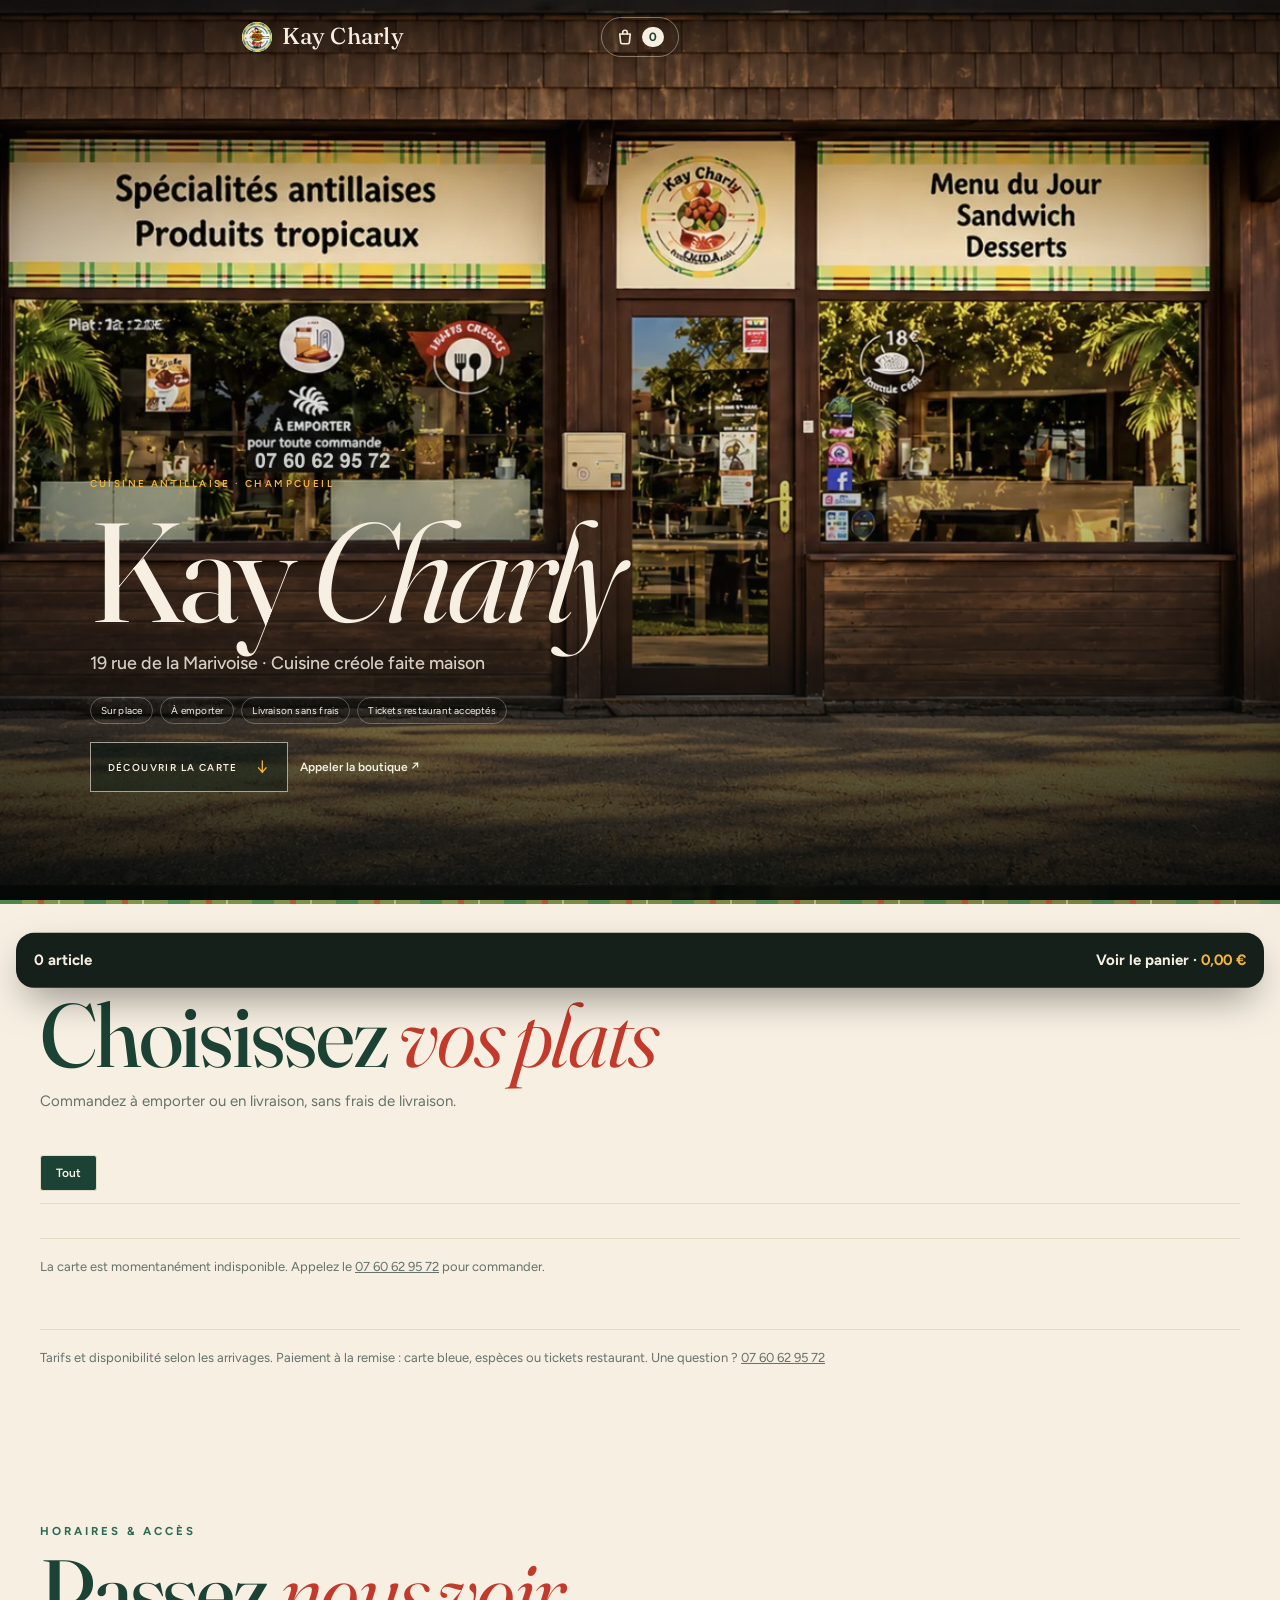
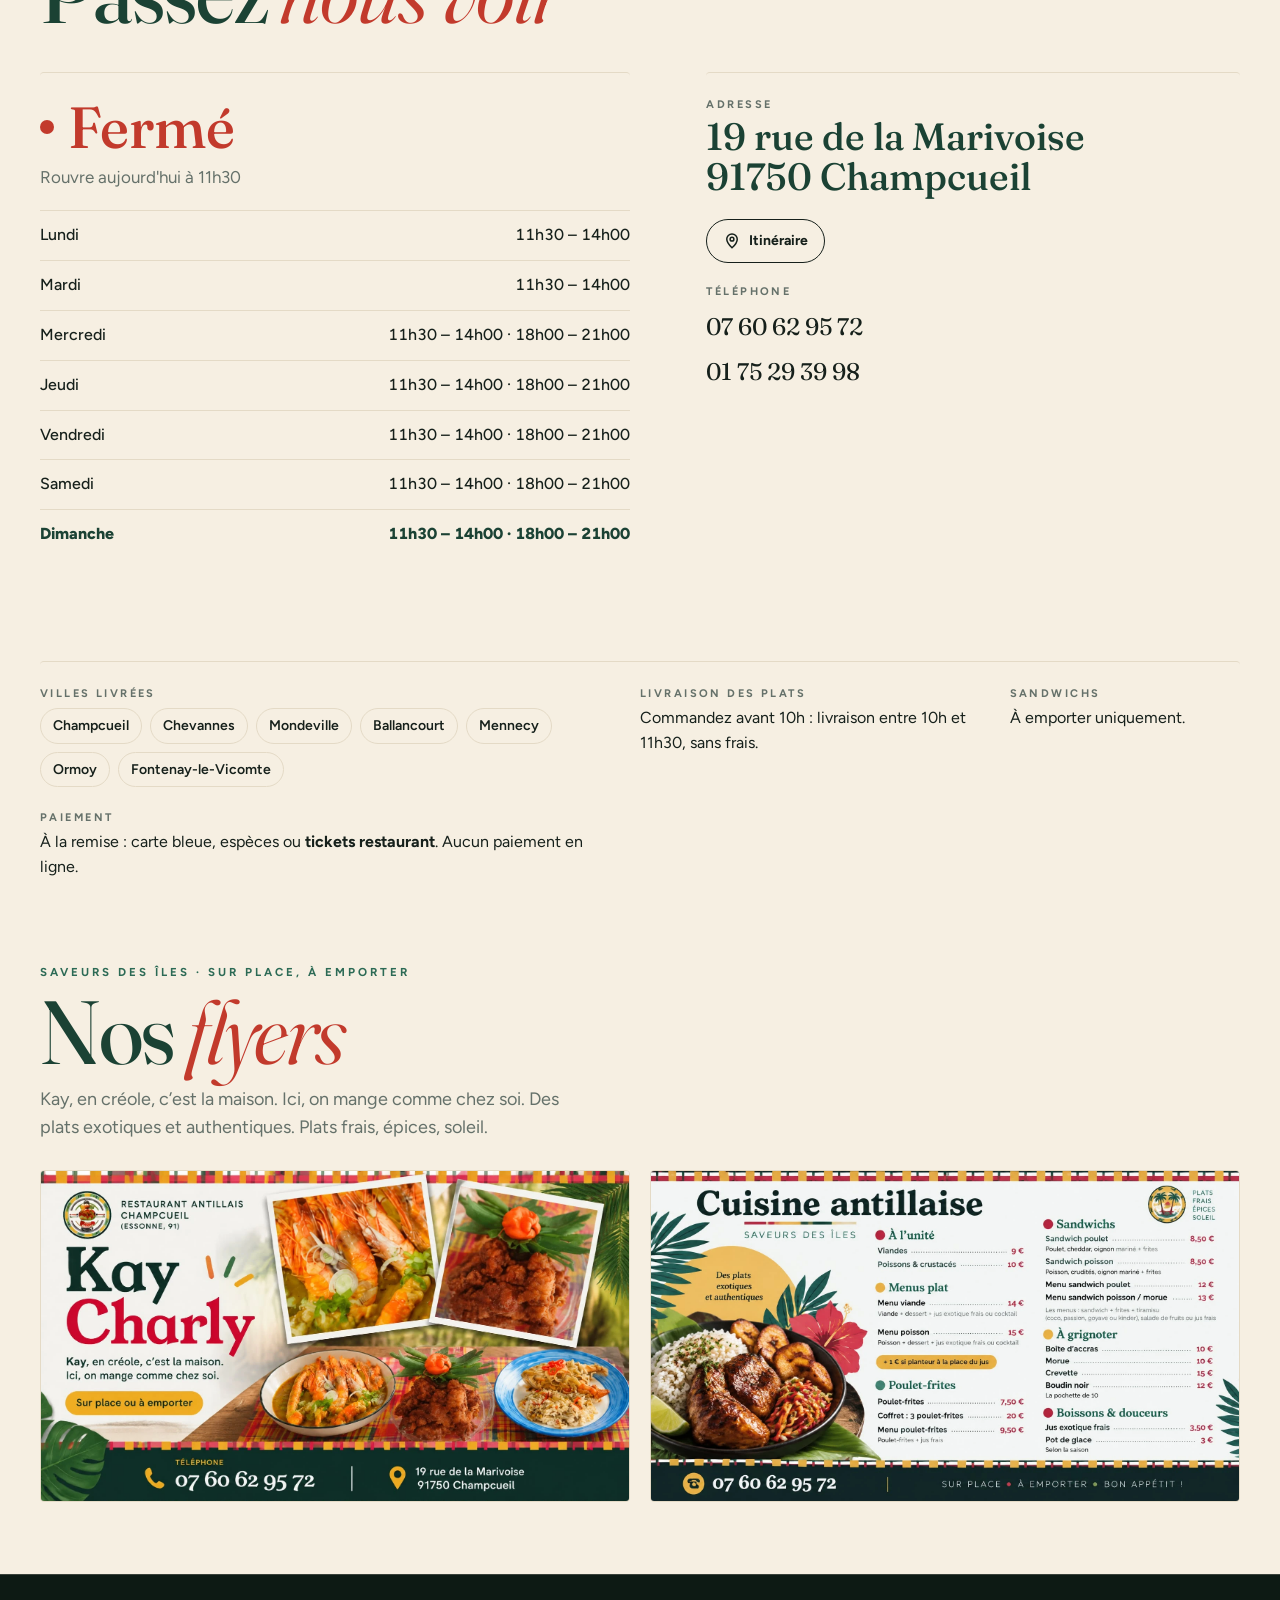
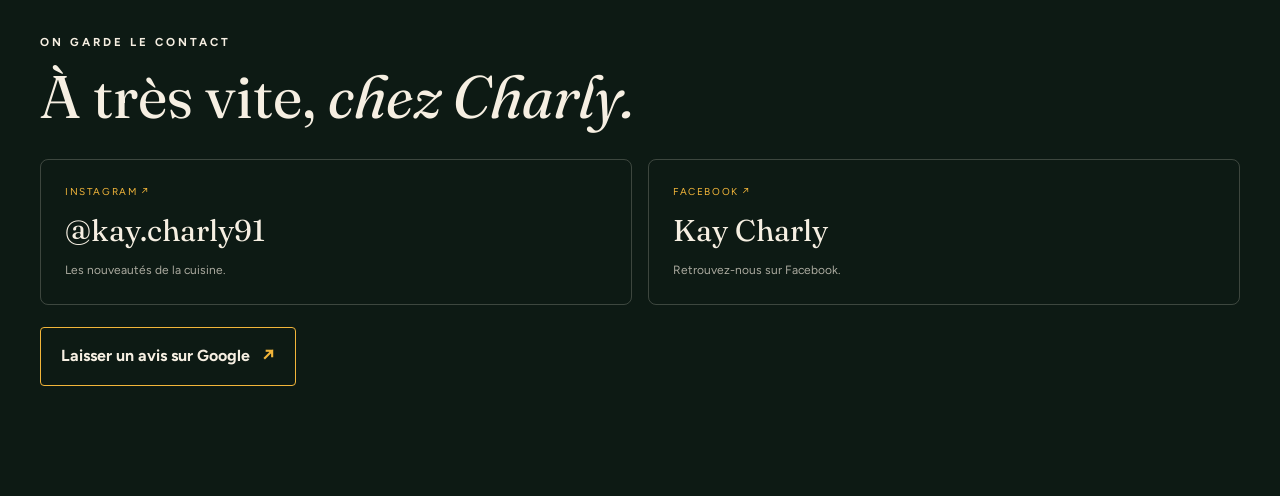
==== commit d4f54dfc: "Payment mode: carte bleue, espèces or tickets restaurant (checkout, sur place, tickets, emails, admi" ====
--- a/index.html
+++ b/index.html
@@ -26,7 +26,7 @@
 }*{box-sizing:border-box}[hidden]{display:none!important}html{-webkit-text-size-adjust:100%}body{background:var(--night);color:var(--cream);font-family:var(--sans);font-size:16px;line-height:1.55;-webkit-font-smoothing:antialiased;overflow-x:clip}img{max-width:100%;display:block}button{font:inherit;color:inherit}a{color:inherit}:focus-visible{outline:3px solid var(--sun);outline-offset:3px;border-radius:6px}.gutter{padding-left:max(20px,env(safe-area-inset-left,0px));padding-right:max(20px,env(safe-area-inset-right,0px))}.wrap{max-width:1240px;margin:0 auto}.sr{position:absolute;width:1px;height:1px;overflow:hidden;clip:rect(0 0 0 0);white-space:nowrap}.madras{background:
   repeating-linear-gradient(90deg,rgba(47,122,79,.6) 0 22px,transparent 22px 38px,rgba(194,58,44,.62) 38px 44px,transparent 44px 58px,rgba(255,250,235,.4) 58px 60px,transparent 60px 84px),
   repeating-linear-gradient(0deg,rgba(47,122,79,.6) 0 22px,transparent 22px 38px,rgba(194,58,44,.62) 38px 44px,transparent 44px 58px,rgba(255,250,235,.4) 58px 60px,transparent 60px 84px),
-  linear-gradient(135deg,#f6c445,#e9822f)}.eyebrow{font:700 11.5px var(--sans);letter-spacing:.26em;text-transform:uppercase}.btn{display:inline-flex;align-items:center;justify-content:center;gap:10px;font:700 15px/1 var(--sans);letter-spacing:.01em;background:var(--sun);color:var(--ink);border:0;border-radius:999px;padding:16px 26px;text-decoration:none;cursor:pointer;transition:transform .2s,background .2s;touch-action:manipulation}.btn:hover{background:var(--sun-soft);transform:translateY(-1px)}.btn.line{background:transparent;color:inherit;box-shadow:inset 0 0 0 1.5px currentColor}.btn.line:hover{background:rgba(255,255,255,.08)}@keyframes spin{from{transform:rotate(-160deg) scale(.6);opacity:0}to{transform:none;opacity:1}}body::before{content:"";position:fixed;inset:0 0 auto;height:env(safe-area-inset-top,0px);z-index:41;background:var(--night)}.top{position:fixed;top:env(safe-area-inset-top,0px);left:0;right:0;z-index:40;transition:background .4s,color .4s,box-shadow .4s}.top .bar{display:grid;grid-template-columns:1fr auto 1fr;align-items:center;gap:14px;padding-block:14px;max-width:1400px;margin:0 auto}.top.solid{background:rgba(246,239,226,.9);backdrop-filter:blur(16px) saturate(1.3);-webkit-backdrop-filter:blur(16px) saturate(1.3);color:var(--ink);box-shadow:0 1px 0 rgba(22,32,27,.08)}.top nav{display:flex;gap:26px}.top nav a{text-decoration:none;font-size:14px;font-weight:600;opacity:.85}.top nav a:hover{opacity:1}.wm{justify-self:center;display:flex;align-items:center;gap:10px;text-decoration:none;font-family:var(--serif);font-size:25px;font-weight:600;letter-spacing:.01em;white-space:nowrap}.wm img{width:36px;height:36px;border-radius:50%;background:#fff}.top .right{justify-self:end;display:flex;gap:10px;align-items:center}.cartbtn{display:inline-flex;align-items:center;gap:8px;border:0;background:var(--sun);color:var(--ink);font-weight:700;font-size:14px;padding:11px 16px;border-radius:999px;cursor:pointer}.cartbtn svg{width:18px;height:18px}.cartbtn .n{min-width:22px;height:22px;border-radius:999px;background:var(--ink);color:var(--sun);display:inline-grid;place-items:center;font-size:12px;padding:0 6px;font-variant-numeric:tabular-nums}.cartbtn.bump{animation:bump .5s cubic-bezier(.3,1.6,.5,1)}@keyframes bump{30%{transform:scale(1.15) rotate(-4deg)}60%{transform:scale(.97)}}.walk{position:relative;height:820vh}.walk .stage{position:sticky;top:0;height:100vh;height:100lvh;overflow:hidden;background:#000}.fx{position:absolute;inset:0;pointer-events:none}.grain{opacity:.09;mix-blend-mode:overlay;background-image:url("data:image/svg+xml,%3Csvg xmlns='http://www.w3.org/2000/svg' width='180' height='180'%3E%3Cfilter id='n'%3E%3CfeTurbulence type='fractalNoise' baseFrequency='.85' numOctaves='2' stitchTiles='stitch'/%3E%3C/filter%3E%3Crect width='100%25' height='100%25' filter='url(%23n)'/%3E%3C/svg%3E");animation:grain .9s steps(3) infinite}@keyframes grain{33%{transform:translate(-8px,4px)}66%{transform:translate(5px,-7px)}}.vig{background:radial-gradient(ellipse 85% 75% at 50% 50%,transparent 45%,rgba(0,0,0,.55) 100%)}.shade{background:linear-gradient(180deg,rgba(6,12,9,.55) 0%,transparent 22%,transparent 55%,rgba(6,12,9,.78) 100%)}.t{position:absolute;visibility:hidden}@keyframes drip{0%{transform:scaleY(0);transform-origin:top}50%{transform:scaleY(1);transform-origin:top}51%{transform-origin:bottom}100%{transform:scaleY(0);transform-origin:bottom}}@keyframes ping{70%{box-shadow:0 0 0 14px rgba(242,181,58,0)}100%{box-shadow:0 0 0 0 rgba(242,181,58,0)}}.carte{background:var(--cream);color:var(--ink);position:relative}.carte .stripe{height:12px}.carte-head{padding-block:90px 30px;display:flex;flex-wrap:wrap;gap:24px 50px;align-items:flex-end;justify-content:space-between}.carte-head .eyebrow{color:var(--green)}.h2{font-family:var(--serif);font-weight:450;font-size:clamp(50px,7vw,112px);line-height:.9;letter-spacing:-.025em;margin:.15em 0 .15em;color:var(--green-deep)}.h2 em{font-style:italic;font-weight:350;color:var(--red)}.lede{color:var(--muted);font-size:18px;max-width:46ch;margin:0}.split{display:grid;grid-template-columns:minmax(0,1fr) minmax(0,1fr);gap:clamp(24px,4vw,64px);padding-bottom:100px}.cat{padding-top:56px;scroll-margin-top:90px}.cat .ttl{display:flex;align-items:baseline;justify-content:space-between;gap:16px;border-bottom:1.5px solid var(--ink);padding-bottom:12px;margin-bottom:6px}.cat h3{font-family:var(--serif);font-weight:500;font-size:clamp(34px,3.6vw,52px);line-height:1;margin:0;transition:color .3s}.cat .n{font:600 12px var(--sans);letter-spacing:.2em;color:var(--muted)}.it{display:grid;grid-template-columns:1fr auto;gap:4px 18px;padding:18px 0;border-bottom:1px solid var(--line);align-items:center;opacity:0;transform:translateY(18px);transition:opacity .6s,transform .6s cubic-bezier(.2,.8,.2,1)}.it.in{opacity:1;transform:none}.it h4{margin:0;font-size:18px;font-weight:700;min-width:0}.it small{grid-column:1;color:var(--muted);font-size:14.5px}.it .r{grid-row:1/3;grid-column:2;display:flex;align-items:center;gap:14px}.it .pr{font-family:var(--serif);font-weight:600;font-size:22px;font-variant-numeric:tabular-nums;white-space:nowrap}.add{border:0;background:var(--ink);color:var(--sun);font-weight:700;font-size:13px;border-radius:999px;padding:10px 15px;cursor:pointer;touch-action:manipulation;white-space:nowrap}.step{display:inline-flex;align-items:center;background:var(--sun);border-radius:999px;overflow:hidden}.step button{border:0;background:transparent;width:36px;height:36px;font-size:18px;font-weight:800;cursor:pointer;color:var(--ink)}.step span{min-width:20px;text-align:center;font-weight:800;font-variant-numeric:tabular-nums;color:var(--ink)}.flyer{position:fixed;z-index:80;width:46px;height:46px;border-radius:50%;object-fit:cover;pointer-events:none;box-shadow:0 0 0 3px var(--sun),0 10px 24px rgba(0,0,0,.35)}.infos{background:var(--cream);color:var(--ink);padding-block:100px}.ig{display:grid;grid-template-columns:1.05fr .95fr;gap:28px;margin-top:40px}.box{background:var(--paper);border-radius:28px;padding:clamp(24px,3vw,38px);min-width:0;box-shadow:0 1px 0 rgba(22,32,27,.05),0 24px 50px -36px rgba(22,32,27,.55)}.status{display:flex;align-items:center;gap:14px}.status .dot{width:14px;height:14px;border-radius:50%;background:var(--red);flex:none}.status.open .dot{background:var(--ok);animation:pulse 2s infinite}@keyframes pulse{0%{box-shadow:0 0 0 0 rgba(63,191,122,.55)}70%{box-shadow:0 0 0 12px rgba(63,191,122,0)}100%{box-shadow:0 0 0 0 rgba(63,191,122,0)}}.status b{font-family:var(--serif);font-weight:500;font-size:clamp(40px,5vw,58px);line-height:1;color:var(--red)}.status.open b{color:var(--green)}.status-sub{color:var(--muted);font-size:17px;margin:8px 0 20px}.hours{width:100%;border-collapse:collapse;font-variant-numeric:tabular-nums}.hours th,.hours td{padding:12px 0;border-top:1px solid var(--line);text-align:left;font-weight:500}.hours td{text-align:right}.hours tr.today th,.hours tr.today td{color:var(--green-deep);font-weight:800}.hours tr.off td{color:var(--muted)}.info{display:flex;flex-direction:column;gap:22px}.service{grid-column:1/-1;display:grid;grid-template-columns:2fr 1.2fr .8fr;gap:24px}.service p{margin:0}.towns{list-style:none;display:flex;flex-wrap:wrap;gap:8px;margin:8px 0 0;padding:0}.towns li{border:1px solid var(--line);border-radius:99px;padding:6px 12px;font-weight:600;font-size:14px}.quickmenu{white-space:nowrap}@media(max-width:430px){.wm{font-size:16px!important}.top .right{gap:8px!important}}.menu-order .it.noimg{grid-template-columns:minmax(0,1fr) auto!important}.menu-order .it.noimg small{grid-column:1!important}.menu-order .it.noimg .r{grid-column:2!important}@media(max-width:899px){.menu-order .it.noimg .r{grid-column:1/-1!important}}.it.off{opacity:.55}.prow{text-decoration:none;color:inherit;font:400 24px var(--serif)}@media(min-width:900px){.contact-links{grid-template-columns:repeat(2,1fr)!important}}.cat-note{margin:0 0 12px;color:var(--green);font-weight:700;font-size:14px}.flyers{padding:0 0 72px;background:var(--cream);color:var(--ink)}.flyer-grid{display:grid;grid-template-columns:1fr 1fr;gap:20px;margin-top:28px}.flyer-grid a{display:block;min-width:0}.flyer-grid img{display:block;width:100%;height:auto;border-radius:4px;border:1px solid var(--line)}@media(max-width:899px){.service,.flyer-grid{grid-template-columns:1fr}}.lab{font:700 11px var(--sans);letter-spacing:.22em;text-transform:uppercase;color:var(--muted);margin-bottom:6px}.big{font-family:var(--serif);font-weight:500;font-size:clamp(28px,3vw,38px);line-height:1.05;color:var(--green-deep)}.prow{display:flex;align-items:center;justify-content:space-between;gap:12px;flex-wrap:wrap;padding:8px 0}.prow span{font-family:var(--serif);font-weight:500;font-size:28px;font-variant-numeric:tabular-nums;user-select:all}.links{display:flex;gap:10px;flex-wrap:wrap}.links a{display:inline-flex;align-items:center;gap:8px;text-decoration:none;font-weight:700;border:1.5px solid var(--ink);border-radius:999px;padding:10px 16px;font-size:14px}.links svg{width:18px;height:18px}.dock{position:fixed;left:0;right:0;bottom:0;z-index:35;padding:10px max(16px,env(safe-area-inset-right,0px)) calc(10px + env(safe-area-inset-bottom,0px)) max(16px,env(safe-area-inset-left,0px));transform:translateY(130%);transition:transform .45s cubic-bezier(.2,.8,.2,1)}.dock.show{transform:none}.dock button{width:100%;display:flex;align-items:center;justify-content:space-between;gap:12px;border:0;border-radius:18px;padding:16px 18px;background:var(--ink);color:var(--cream);font-weight:700;font-size:15px;cursor:pointer;box-shadow:0 16px 40px -12px rgba(0,0,0,.55)}.dock b{color:var(--sun);font-variant-numeric:tabular-nums}.scrim{position:fixed;inset:0;z-index:70;background:rgba(8,14,11,.55);backdrop-filter:blur(3px);opacity:0;transition:opacity .3s}.scrim.show{opacity:1}.drawer{position:fixed;z-index:71;top:0;right:0;bottom:0;width:min(460px,100%);background:var(--cream);color:var(--ink);display:flex;flex-direction:column;transform:translateX(105%);transition:transform .5s cubic-bezier(.2,.8,.2,1);box-shadow:-30px 0 60px -30px rgba(0,0,0,.5);padding-top:env(safe-area-inset-top,0px);padding-bottom:env(safe-area-inset-bottom,0px)}.drawer.show{transform:none}.dr-h{display:flex;align-items:center;justify-content:space-between;gap:12px;padding:18px 22px;border-bottom:1px solid var(--line)}.dr-h h2{margin:0;font-family:var(--serif);font-weight:500;font-size:30px;color:var(--green-deep)}.x{width:42px;height:42px;border-radius:50%;border:1.5px solid var(--ink);background:transparent;font-size:18px;cursor:pointer;display:grid;place-items:center}.dr-b{flex:1;overflow-y:auto;padding:16px 22px;overscroll-behavior:contain}.dr-f{padding:16px 22px;border-top:1px solid var(--line);display:grid;gap:12px}.line{display:grid;grid-template-columns:54px 1fr auto;gap:12px;align-items:center;padding:10px 0;border-bottom:1px dashed var(--line)}.line img,.line .ni{width:54px;height:54px;border-radius:12px;object-fit:cover;background:var(--line)}.line h5{margin:0;font-size:15px;font-weight:700}.line small{color:var(--muted);font-variant-numeric:tabular-nums}.tot{display:flex;justify-content:space-between;align-items:baseline;font-weight:700}.tot b{font-family:var(--serif);font-weight:600;font-size:30px;font-variant-numeric:tabular-nums}.empty{text-align:center;padding:40px 10px;color:var(--muted)}.empty .e{font-family:var(--serif);font-size:28px;color:var(--green-deep);margin-bottom:6px}.form{display:grid;gap:14px;margin-top:8px}.f label{display:block;font-weight:700;font-size:14px;margin-bottom:6px}.f input,.f select,.f textarea{width:100%;border:1.5px solid var(--line);background:var(--paper);border-radius:14px;padding:13px 14px;font:500 16px var(--sans);color:var(--ink)}.f input:focus,.f select:focus,.f textarea:focus{border-color:var(--green);outline:none}.f .err{color:var(--red);font-size:13px;font-weight:600;margin-top:5px}.paybox{display:flex;gap:12px;align-items:center;border:1.5px solid var(--green);background:#eef3ec;border-radius:16px;padding:14px}.paybox .ic{font-size:26px}.paybox b{display:block}.paybox small{color:var(--muted)}.loc-row{display:grid;grid-template-columns:minmax(0,1fr) auto;gap:8px}.loc-btn{border:1px solid #1b423455;border-radius:10px;background:transparent;color:var(--green-deep);padding:0 12px;font:600 12px var(--sans);white-space:nowrap;cursor:pointer}.loc-btn:disabled{opacity:.55;cursor:wait}.loc-note,.loc-status{font-size:11px;line-height:1.45;color:var(--muted);margin:6px 0 0}.loc-status a{color:var(--green-deep);font-weight:700;margin-left:5px}.loc-status:empty{display:none}.done{text-align:center;padding:30px 6px}.tick{width:92px;height:92px;margin:0 auto 14px;border-radius:50%;background:var(--green);display:grid;place-items:center}.tick svg{width:48px;height:48px;stroke:var(--cream);stroke-width:4;fill:none;stroke-dasharray:60;stroke-dashoffset:60;animation:draw .6s .25s forwards}@keyframes draw{to{stroke-dashoffset:0}}.done h3{font-family:var(--serif);font-weight:500;font-size:34px;margin:0;color:var(--green-deep)}.done .num{display:inline-block;margin:10px 0;font:800 22px var(--sans);letter-spacing:.08em;background:var(--sun);padding:6px 14px;border-radius:10px}.done .demo{margin-top:16px;font-size:13px;color:var(--muted);background:var(--paper);border-radius:12px;padding:10px}@media (max-width:900px){.top nav{display:none}.top .bar{grid-template-columns:auto 1fr auto}.wm{justify-self:start;font-size:22px}.split{grid-template-columns:1fr}.ig{grid-template-columns:1fr}}@media (max-width:560px){.cartbtn .t{display:none}.wm img{width:32px;height:32px}.it .r{gap:10px}}@media (prefers-reduced-motion:reduce){.grain,.status.open .dot{animation:none}.it{opacity:1;transform:none;transition:none}}.quickmenu{font-size:12px;text-decoration:none;margin-right:8px}.category-nav{position:sticky;top:77px;z-index:8;display:flex;gap:10px;padding:12px 0;background:var(--cream);overflow:auto;border-bottom:1px solid var(--line);margin-bottom:28px}.category-nav a{flex:none;font-size:12px;text-decoration:none;padding:8px 12px;border:1px solid var(--line);border-radius:3px}.category-nav a[aria-current=true]{color:var(--cream);background:var(--green-deep)}@media(min-width:900px){.quickmenu{display:none}}@media(max-width:420px){.wm{font-size:21px;gap:7px}.quickmenu{font-size:11px;margin-right:0}.top .right{gap:8px}.cartbtn{padding:10px}.category-nav{top:73px}}html{scroll-behavior:smooth;scroll-padding-top:90px}.skip{position:fixed;top:-100px;left:20px;z-index:100;background:var(--cream);color:var(--ink);padding:12px 20px}.skip:focus{top:15px}.walk{height:620vh}.walk .stage{height:100vh;height:100svh}.grain{animation:none;opacity:.035}.walk .stage{background:var(--night)}.top .bar{padding-block:19px}.top nav a{font-size:12px;letter-spacing:.06em}.carte .stripe{height:4px}.btn,.cartbtn{border-radius:4px}.box{box-shadow:none;border:1px solid var(--line);border-radius:4px}@media(min-width:900px){.top .bar{padding-inline:3vw}.walk{height:650vh}}@media(prefers-reduced-motion:reduce){html{scroll-behavior:auto}}.walk{height:250svh!important}.walk .stage{height:100svh}.carte-head{padding-top:64px}.split{padding-bottom:60px;align-items:start}.category-nav{position:relative;top:auto!important;margin-bottom:22px;scrollbar-width:none}.category-nav button{flex:none;font:600 12px var(--sans);color:var(--green-deep);background:transparent;padding:10px 15px;border:1px solid var(--line);border-radius:3px;cursor:pointer}.category-nav button[aria-selected=true]{color:var(--cream);background:var(--green-deep)}.cat{padding-top:16px}.it{opacity:1;transform:none;transition:none}.carte-head .lede{font-size:15px}.infos{padding-block:60px}@media(max-width:899px){.carte-head{padding-block:45px 18px;gap:14px}.h2{font-size:56px}.category-nav{gap:7px}.category-nav button{padding:10px 12px}.it{padding:14px 0}.it h4{font-size:16px}.it small{font-size:12px}.it .pr{font-size:20px}.ig{gap:18px;margin-top:24px}}@media(prefers-reduced-motion:reduce){.walk{height:200svh!important}}.walk{height:600svh!important}.carte{height:auto;background:#f6efe2}.top .bar{padding-block:17px}.cartbtn{background:transparent;color:var(--cream);border:1px solid #f6efe26b;border-radius:99px;padding:9px 14px}.cartbtn .n{background:var(--cream);color:var(--green-deep);width:20px;height:20px}.top.solid .cartbtn{color:var(--green-deep);border-color:#1b42344a}.top.solid .cartbtn .n{background:var(--green-deep);color:var(--cream)}.wm img{width:30px;height:30px}.wm{font-size:23px;font-weight:450}.top nav a{font-size:10px;text-transform:uppercase;letter-spacing:.12em}.infos .box{background:transparent;border:0;border-top:1px solid var(--line);padding:25px 0}.infos .ig{gap:6vw}@media(max-width:899px){.cartbtn{padding:8px 11px}.top .bar{padding-block:16px}}@media(prefers-reduced-motion:reduce){.walk{height:200svh!important}}.walk{height:100svh!important}.walk .stage{position:relative;height:100svh;background:#0d1a14 url("m/facade-closed.webp") center 48%/cover no-repeat}.walk .stage::before{content:"";position:absolute;inset:-12px;background:url("m/facade-closed.webp") center/cover no-repeat;filter:blur(13px) brightness(.44);transform:scale(1.05);z-index:0}.hero-front{position:absolute;z-index:1;inset:0;width:100%;height:100%;object-fit:cover;object-position:center 48%}.walk .fx{z-index:2}.walk .shade{background:linear-gradient(180deg,rgba(6,12,9,.28),transparent 28%,rgba(6,12,9,.12) 48%,rgba(6,12,9,.82))}.hero-intro{position:absolute;z-index:3;left:clamp(22px,7vw,110px);right:24px;bottom:clamp(70px,12vh,130px);color:var(--cream);max-width:760px}.hero-intro .eyebrow{color:var(--sun);font:600 10px var(--sans);letter-spacing:.24em;text-transform:uppercase}.hero-intro h1{font:400 clamp(64px,11vw,150px)/.88 var(--serif);letter-spacing:-.035em;margin:15px 0}.hero-intro h1 em{font-weight:350}.hero-intro p{font:500 clamp(13px,1.4vw,18px) var(--sans);color:#f6efe2d9;margin:18px 0 24px}.hero-intro a{display:inline-flex;align-items:center;gap:18px;padding:13px 17px;border:1px solid #f6efe2a0;color:var(--cream);text-decoration:none;font:600 10px var(--sans);letter-spacing:.14em;text-transform:uppercase;background:#0d1a148c;backdrop-filter:blur(6px)}.hero-intro a b{color:var(--sun);font-size:18px;font-weight:400}.menu-featured{display:grid;grid-template-columns:repeat(4,minmax(0,1fr));gap:14px;margin:28px 0 44px}.menu-featured-card{position:relative;overflow:hidden;min-height:265px;background:var(--night);color:var(--cream);border-radius:5px;display:flex;flex-direction:column;justify-content:flex-end;isolation:isolate}.menu-featured-card img{position:absolute;inset:0;width:100%;height:100%;object-fit:cover;z-index:-2;transition:transform .7s cubic-bezier(.2,.7,.2,1)}.menu-featured-card:hover img{transform:scale(1.06)}.menu-featured-card::after{content:"";position:absolute;inset:25% 0 0;background:linear-gradient(transparent,rgba(8,20,14,.94));z-index:-1}.menu-featured-copy{padding:18px}.menu-featured-copy small{display:inline-block;color:var(--sun);font:600 9px var(--sans);letter-spacing:.16em;text-transform:uppercase;margin-bottom:8px}.menu-featured-copy h3{font:400 clamp(19px,2vw,27px)/1.04 var(--serif);margin:0 0 12px}.menu-featured-buy{display:flex;align-items:center;justify-content:space-between;gap:8px}.menu-featured-buy b{font:400 20px var(--serif);color:var(--sun)}.menu-featured-buy .add{border:0;border-radius:3px;background:var(--cream);color:var(--green-deep);padding:9px 13px;font-weight:700;cursor:pointer}.menu-featured-heading{grid-column:1/-1;display:flex;justify-content:space-between;align-items:end;border-bottom:1px solid var(--line);padding-bottom:13px}.menu-featured-heading span{font:600 9px var(--sans);letter-spacing:.15em;text-transform:uppercase;color:var(--green)}.menu-featured-heading h3{margin:0;font:400 clamp(28px,3vw,42px) var(--serif);color:var(--green-deep)}@media(max-width:899px){.walk{height:100svh!important}.menu-featured{grid-template-columns:repeat(2,minmax(0,1fr));gap:10px;margin:20px 0 32px}.menu-featured-card{min-height:210px}.menu-featured-copy{padding:13px}.menu-featured-copy h3{font-size:19px}.menu-featured-buy b{font-size:18px}.menu-featured-heading span{font-size:8px}}@media(max-width:450px){.menu-featured-card{min-height:185px}.menu-featured-copy{padding:11px}.menu-featured-copy h3{font-size:17px}.menu-featured-buy .add{padding:8px 10px;font-size:11px}}html{scroll-padding-top:54px!important}.carte{scroll-margin-top:0!important}.top nav{display:none!important}@media(max-width:700px){.walk .stage{background-position:center 48%}.hero-front{inset:7vh 0 auto;height:auto;max-height:57svh;object-fit:contain}.walk .shade{background:linear-gradient(180deg,transparent 20%,rgba(6,12,9,.14) 47%,rgba(6,12,9,.87) 71%)}.hero-intro{left:22px;bottom:calc(75px + env(safe-area-inset-bottom,0px));right:18px}.hero-intro h1{font-size:clamp(62px,15vw,92px)}.hero-intro p{max-width:26ch;line-height:1.5}}.category-nav button[aria-pressed="true"]{background:var(--green-deep);color:var(--cream)}.hero-facts{display:flex;gap:7px;flex-wrap:wrap;margin:18px 0}.hero-facts span{border:1px solid #f6efe24a;border-radius:30px;padding:5px 10px;font-size:10px;letter-spacing:.02em}.hero-actions{display:flex;gap:12px;align-items:center}.hero-actions .hero-call{background:transparent;border:0;padding:10px 0;text-transform:none;letter-spacing:0;font-size:12px}@media(max-width:700px){:root{padding-top:0;padding-bottom:0}.top .bar{display:flex;justify-content:space-between;gap:10px;padding-block:12px;min-height:64px}.wm{font-size:22px;gap:8px}.wm img{width:30px;height:30px}.top .right{gap:8px}.quickmenu{font-size:12px;margin:0}.cartbtn{padding:8px 10px;gap:7px}.cartbtn svg{width:18px;height:18px}.cartbtn .n{width:22px;height:22px;font-size:12px}.walk{height:auto!important}.walk .stage{height:auto!important;min-height:0;display:flex;flex-direction:column;padding-top:64px;background:var(--night);overflow:hidden}.walk .stage::before{display:none}.walk .fx{display:none}.hero-front{position:relative;inset:auto;width:100%;height:auto;max-height:none;aspect-ratio:1.48;object-fit:cover;object-position:center;flex:none}.hero-intro{position:relative;inset:auto;max-width:none;margin:-12px 14px 20px;padding:25px 22px 22px;background:var(--cream);color:var(--green-deep);border-radius:3px;box-shadow:0 15px 35px #0003;border-top:3px solid var(--sun)}.hero-intro .eyebrow{color:var(--green);font-size:8px;letter-spacing:.19em}.hero-intro h1{font-size:clamp(46px,13vw,72px);line-height:1;letter-spacing:-.045em;margin:12px 0}.hero-intro p{font-size:12px;line-height:1.6;color:var(--muted);max-width:none;margin:10px 0}.hero-facts{margin:14px 0 18px;gap:6px}.hero-facts span{border-color:#1b423426;font-size:9px;padding:4px 8px}.hero-actions{gap:14px;flex-wrap:wrap}.hero-intro .hero-actions>a:first-child{background:var(--green-deep);color:var(--cream);border:0;font-size:9px;letter-spacing:.08em;padding:13px 14px;gap:13px}.hero-intro .hero-actions .hero-call{color:var(--green-deep);font-size:11px;padding:8px 0}.carte-head{padding-top:36px}.menu-featured-card{min-height:210px}}@media(prefers-reduced-motion:no-preference){.hero-intro{animation:heroArrive .65s ease-out both}@keyframes heroArrive{from{opacity:0;translate:0 12px}to{opacity:1;translate:0 0}}}.contact-main{background:var(--night);color:var(--cream);padding:60px 0 110px;border-top:1px solid #f6efe230}.contact-main h2{font:400 clamp(34px,5vw,60px)/1.1 var(--serif);margin:14px 0 30px}.contact-links{display:grid;grid-template-columns:repeat(3,1fr);gap:16px}.contact-link{display:flex;flex-direction:column;gap:12px;text-decoration:none;border:1px solid #f6efe235;padding:24px;border-radius:8px;transition:background .2s}.contact-link:hover{background:#f6efe20c}.contact-link span{font-size:10px;letter-spacing:.16em;text-transform:uppercase;color:var(--sun)}.contact-link strong{font:400 clamp(20px,2.5vw,30px) var(--serif)}.contact-link small{color:#f6efe2ad;font-size:12px}.review-link{display:inline-flex;align-items:center;gap:12px;margin-top:22px;padding:14px 20px;border:1px solid var(--sun);border-radius:4px;color:var(--cream);text-decoration:none;font-weight:700}.review-link b{color:var(--sun);font-size:19px}.review-link:hover{background:#e6b33118}.pickup-note{margin:4px 0 0;color:var(--muted);font-size:13px;line-height:1.5}@media(max-width:700px){.contact-main{padding-top:38px}.contact-links{grid-template-columns:1fr;gap:10px}.contact-link{padding:20px;gap:8px}.contact-main h2{font-size:38px}}</style>
+  linear-gradient(135deg,#f6c445,#e9822f)}.eyebrow{font:700 11.5px var(--sans);letter-spacing:.26em;text-transform:uppercase}.btn{display:inline-flex;align-items:center;justify-content:center;gap:10px;font:700 15px/1 var(--sans);letter-spacing:.01em;background:var(--sun);color:var(--ink);border:0;border-radius:999px;padding:16px 26px;text-decoration:none;cursor:pointer;transition:transform .2s,background .2s;touch-action:manipulation}.btn:hover{background:var(--sun-soft);transform:translateY(-1px)}.btn.line{background:transparent;color:inherit;box-shadow:inset 0 0 0 1.5px currentColor}.btn.line:hover{background:rgba(255,255,255,.08)}@keyframes spin{from{transform:rotate(-160deg) scale(.6);opacity:0}to{transform:none;opacity:1}}body::before{content:"";position:fixed;inset:0 0 auto;height:env(safe-area-inset-top,0px);z-index:41;background:var(--night)}.top{position:fixed;top:env(safe-area-inset-top,0px);left:0;right:0;z-index:40;transition:background .4s,color .4s,box-shadow .4s}.top .bar{display:grid;grid-template-columns:1fr auto 1fr;align-items:center;gap:14px;padding-block:14px;max-width:1400px;margin:0 auto}.top.solid{background:rgba(246,239,226,.9);backdrop-filter:blur(16px) saturate(1.3);-webkit-backdrop-filter:blur(16px) saturate(1.3);color:var(--ink);box-shadow:0 1px 0 rgba(22,32,27,.08)}.top nav{display:flex;gap:26px}.top nav a{text-decoration:none;font-size:14px;font-weight:600;opacity:.85}.top nav a:hover{opacity:1}.wm{justify-self:center;display:flex;align-items:center;gap:10px;text-decoration:none;font-family:var(--serif);font-size:25px;font-weight:600;letter-spacing:.01em;white-space:nowrap}.wm img{width:36px;height:36px;border-radius:50%;background:#fff}.top .right{justify-self:end;display:flex;gap:10px;align-items:center}.cartbtn{display:inline-flex;align-items:center;gap:8px;border:0;background:var(--sun);color:var(--ink);font-weight:700;font-size:14px;padding:11px 16px;border-radius:999px;cursor:pointer}.cartbtn svg{width:18px;height:18px}.cartbtn .n{min-width:22px;height:22px;border-radius:999px;background:var(--ink);color:var(--sun);display:inline-grid;place-items:center;font-size:12px;padding:0 6px;font-variant-numeric:tabular-nums}.cartbtn.bump{animation:bump .5s cubic-bezier(.3,1.6,.5,1)}@keyframes bump{30%{transform:scale(1.15) rotate(-4deg)}60%{transform:scale(.97)}}.walk{position:relative;height:820vh}.walk .stage{position:sticky;top:0;height:100vh;height:100lvh;overflow:hidden;background:#000}.fx{position:absolute;inset:0;pointer-events:none}.grain{opacity:.09;mix-blend-mode:overlay;background-image:url("data:image/svg+xml,%3Csvg xmlns='http://www.w3.org/2000/svg' width='180' height='180'%3E%3Cfilter id='n'%3E%3CfeTurbulence type='fractalNoise' baseFrequency='.85' numOctaves='2' stitchTiles='stitch'/%3E%3C/filter%3E%3Crect width='100%25' height='100%25' filter='url(%23n)'/%3E%3C/svg%3E");animation:grain .9s steps(3) infinite}@keyframes grain{33%{transform:translate(-8px,4px)}66%{transform:translate(5px,-7px)}}.vig{background:radial-gradient(ellipse 85% 75% at 50% 50%,transparent 45%,rgba(0,0,0,.55) 100%)}.shade{background:linear-gradient(180deg,rgba(6,12,9,.55) 0%,transparent 22%,transparent 55%,rgba(6,12,9,.78) 100%)}.t{position:absolute;visibility:hidden}@keyframes drip{0%{transform:scaleY(0);transform-origin:top}50%{transform:scaleY(1);transform-origin:top}51%{transform-origin:bottom}100%{transform:scaleY(0);transform-origin:bottom}}@keyframes ping{70%{box-shadow:0 0 0 14px rgba(242,181,58,0)}100%{box-shadow:0 0 0 0 rgba(242,181,58,0)}}.carte{background:var(--cream);color:var(--ink);position:relative}.carte .stripe{height:12px}.carte-head{padding-block:90px 30px;display:flex;flex-wrap:wrap;gap:24px 50px;align-items:flex-end;justify-content:space-between}.carte-head .eyebrow{color:var(--green)}.h2{font-family:var(--serif);font-weight:450;font-size:clamp(50px,7vw,112px);line-height:.9;letter-spacing:-.025em;margin:.15em 0 .15em;color:var(--green-deep)}.h2 em{font-style:italic;font-weight:350;color:var(--red)}.lede{color:var(--muted);font-size:18px;max-width:46ch;margin:0}.split{display:grid;grid-template-columns:minmax(0,1fr) minmax(0,1fr);gap:clamp(24px,4vw,64px);padding-bottom:100px}.cat{padding-top:56px;scroll-margin-top:90px}.cat .ttl{display:flex;align-items:baseline;justify-content:space-between;gap:16px;border-bottom:1.5px solid var(--ink);padding-bottom:12px;margin-bottom:6px}.cat h3{font-family:var(--serif);font-weight:500;font-size:clamp(34px,3.6vw,52px);line-height:1;margin:0;transition:color .3s}.cat .n{font:600 12px var(--sans);letter-spacing:.2em;color:var(--muted)}.it{display:grid;grid-template-columns:1fr auto;gap:4px 18px;padding:18px 0;border-bottom:1px solid var(--line);align-items:center;opacity:0;transform:translateY(18px);transition:opacity .6s,transform .6s cubic-bezier(.2,.8,.2,1)}.it.in{opacity:1;transform:none}.it h4{margin:0;font-size:18px;font-weight:700;min-width:0}.it small{grid-column:1;color:var(--muted);font-size:14.5px}.it .r{grid-row:1/3;grid-column:2;display:flex;align-items:center;gap:14px}.it .pr{font-family:var(--serif);font-weight:600;font-size:22px;font-variant-numeric:tabular-nums;white-space:nowrap}.add{border:0;background:var(--ink);color:var(--sun);font-weight:700;font-size:13px;border-radius:999px;padding:10px 15px;cursor:pointer;touch-action:manipulation;white-space:nowrap}.step{display:inline-flex;align-items:center;background:var(--sun);border-radius:999px;overflow:hidden}.step button{border:0;background:transparent;width:36px;height:36px;font-size:18px;font-weight:800;cursor:pointer;color:var(--ink)}.step span{min-width:20px;text-align:center;font-weight:800;font-variant-numeric:tabular-nums;color:var(--ink)}.flyer{position:fixed;z-index:80;width:46px;height:46px;border-radius:50%;object-fit:cover;pointer-events:none;box-shadow:0 0 0 3px var(--sun),0 10px 24px rgba(0,0,0,.35)}.infos{background:var(--cream);color:var(--ink);padding-block:100px}.ig{display:grid;grid-template-columns:1.05fr .95fr;gap:28px;margin-top:40px}.box{background:var(--paper);border-radius:28px;padding:clamp(24px,3vw,38px);min-width:0;box-shadow:0 1px 0 rgba(22,32,27,.05),0 24px 50px -36px rgba(22,32,27,.55)}.status{display:flex;align-items:center;gap:14px}.status .dot{width:14px;height:14px;border-radius:50%;background:var(--red);flex:none}.status.open .dot{background:var(--ok);animation:pulse 2s infinite}@keyframes pulse{0%{box-shadow:0 0 0 0 rgba(63,191,122,.55)}70%{box-shadow:0 0 0 12px rgba(63,191,122,0)}100%{box-shadow:0 0 0 0 rgba(63,191,122,0)}}.status b{font-family:var(--serif);font-weight:500;font-size:clamp(40px,5vw,58px);line-height:1;color:var(--red)}.status.open b{color:var(--green)}.status-sub{color:var(--muted);font-size:17px;margin:8px 0 20px}.hours{width:100%;border-collapse:collapse;font-variant-numeric:tabular-nums}.hours th,.hours td{padding:12px 0;border-top:1px solid var(--line);text-align:left;font-weight:500}.hours td{text-align:right}.hours tr.today th,.hours tr.today td{color:var(--green-deep);font-weight:800}.hours tr.off td{color:var(--muted)}.info{display:flex;flex-direction:column;gap:22px}.service{grid-column:1/-1;display:grid;grid-template-columns:2fr 1.2fr .8fr;gap:24px}.service p{margin:0}.towns{list-style:none;display:flex;flex-wrap:wrap;gap:8px;margin:8px 0 0;padding:0}.towns li{border:1px solid var(--line);border-radius:99px;padding:6px 12px;font-weight:600;font-size:14px}.quickmenu{white-space:nowrap}@media(max-width:430px){.wm{font-size:16px!important}.top .right{gap:8px!important}}.menu-order .it.noimg{grid-template-columns:minmax(0,1fr) auto!important}.menu-order .it.noimg small{grid-column:1!important}.menu-order .it.noimg .r{grid-column:2!important}@media(max-width:899px){.menu-order .it.noimg .r{grid-column:1/-1!important}}.it.off{opacity:.55}.prow{text-decoration:none;color:inherit;font:400 24px var(--serif)}@media(min-width:900px){.contact-links{grid-template-columns:repeat(2,1fr)!important}}.cat-note{margin:0 0 12px;color:var(--green);font-weight:700;font-size:14px}.flyers{padding:0 0 72px;background:var(--cream);color:var(--ink)}.flyer-grid{display:grid;grid-template-columns:1fr 1fr;gap:20px;margin-top:28px}.flyer-grid a{display:block;min-width:0}.flyer-grid img{display:block;width:100%;height:auto;border-radius:4px;border:1px solid var(--line)}@media(max-width:899px){.service,.flyer-grid{grid-template-columns:1fr}}.lab{font:700 11px var(--sans);letter-spacing:.22em;text-transform:uppercase;color:var(--muted);margin-bottom:6px}.big{font-family:var(--serif);font-weight:500;font-size:clamp(28px,3vw,38px);line-height:1.05;color:var(--green-deep)}.prow{display:flex;align-items:center;justify-content:space-between;gap:12px;flex-wrap:wrap;padding:8px 0}.prow span{font-family:var(--serif);font-weight:500;font-size:28px;font-variant-numeric:tabular-nums;user-select:all}.links{display:flex;gap:10px;flex-wrap:wrap}.links a{display:inline-flex;align-items:center;gap:8px;text-decoration:none;font-weight:700;border:1.5px solid var(--ink);border-radius:999px;padding:10px 16px;font-size:14px}.links svg{width:18px;height:18px}.dock{position:fixed;left:0;right:0;bottom:0;z-index:35;padding:10px max(16px,env(safe-area-inset-right,0px)) calc(10px + env(safe-area-inset-bottom,0px)) max(16px,env(safe-area-inset-left,0px));transform:translateY(130%);transition:transform .45s cubic-bezier(.2,.8,.2,1)}.dock.show{transform:none}.dock button{width:100%;display:flex;align-items:center;justify-content:space-between;gap:12px;border:0;border-radius:18px;padding:16px 18px;background:var(--ink);color:var(--cream);font-weight:700;font-size:15px;cursor:pointer;box-shadow:0 16px 40px -12px rgba(0,0,0,.55)}.dock b{color:var(--sun);font-variant-numeric:tabular-nums}.scrim{position:fixed;inset:0;z-index:70;background:rgba(8,14,11,.55);backdrop-filter:blur(3px);opacity:0;transition:opacity .3s}.scrim.show{opacity:1}.drawer{position:fixed;z-index:71;top:0;right:0;bottom:0;width:min(460px,100%);background:var(--cream);color:var(--ink);display:flex;flex-direction:column;transform:translateX(105%);transition:transform .5s cubic-bezier(.2,.8,.2,1);box-shadow:-30px 0 60px -30px rgba(0,0,0,.5);padding-top:env(safe-area-inset-top,0px);padding-bottom:env(safe-area-inset-bottom,0px)}.drawer.show{transform:none}.dr-h{display:flex;align-items:center;justify-content:space-between;gap:12px;padding:18px 22px;border-bottom:1px solid var(--line)}.dr-h h2{margin:0;font-family:var(--serif);font-weight:500;font-size:30px;color:var(--green-deep)}.x{width:42px;height:42px;border-radius:50%;border:1.5px solid var(--ink);background:transparent;font-size:18px;cursor:pointer;display:grid;place-items:center}.dr-b{flex:1;overflow-y:auto;padding:16px 22px;overscroll-behavior:contain}.dr-f{padding:16px 22px;border-top:1px solid var(--line);display:grid;gap:12px}.line{display:grid;grid-template-columns:54px 1fr auto;gap:12px;align-items:center;padding:10px 0;border-bottom:1px dashed var(--line)}.line img,.line .ni{width:54px;height:54px;border-radius:12px;object-fit:cover;background:var(--line)}.line h5{margin:0;font-size:15px;font-weight:700}.line small{color:var(--muted);font-variant-numeric:tabular-nums}.tot{display:flex;justify-content:space-between;align-items:baseline;font-weight:700}.tot b{font-family:var(--serif);font-weight:600;font-size:30px;font-variant-numeric:tabular-nums}.empty{text-align:center;padding:40px 10px;color:var(--muted)}.empty .e{font-family:var(--serif);font-size:28px;color:var(--green-deep);margin-bottom:6px}.form{display:grid;gap:14px;margin-top:8px}.f label{display:block;font-weight:700;font-size:14px;margin-bottom:6px}.f input,.f select,.f textarea{width:100%;border:1.5px solid var(--line);background:var(--paper);border-radius:14px;padding:13px 14px;font:500 16px var(--sans);color:var(--ink)}.f input:focus,.f select:focus,.f textarea:focus{border-color:var(--green);outline:none}.f .err{color:var(--red);font-size:13px;font-weight:600;margin-top:5px}.payfield{border:0;padding:0;margin:0}.payfield legend{font-weight:700;font-size:14px;margin-bottom:8px;padding:0}.payfield legend small{font-weight:500;color:var(--muted)}.payopts{display:grid;grid-template-columns:repeat(3,minmax(0,1fr));gap:8px}.form .payopt,.payopt{display:flex!important;flex-direction:column;align-items:center;justify-content:center;gap:4px;text-align:center;border:1.5px solid var(--line);background:#fff;border-radius:14px;padding:12px 6px;cursor:pointer;font-size:13px;line-height:1.2;min-height:78px;transition:border-color .15s,background .15s}.payopt input{position:absolute;opacity:0;pointer-events:none}.payopt .ic{font-size:24px;line-height:1}.payopt b{display:block;font-size:13px}.payopt:has(input:checked){border-color:var(--green);background:#eef3ec;box-shadow:inset 0 0 0 1.5px var(--green)}.payopt:has(input:focus-visible){outline:3px solid var(--sun);outline-offset:2px}.paynote{margin:10px 0 0;padding:10px 12px;border-radius:12px;background:#fdf3d8;color:var(--ink);font-size:13px;font-weight:600}.paybox{display:flex;gap:12px;align-items:center;border:1.5px solid var(--green);background:#eef3ec;border-radius:16px;padding:14px}.paybox .ic{font-size:26px}.paybox b{display:block}.paybox small{color:var(--muted)}.loc-row{display:grid;grid-template-columns:minmax(0,1fr) auto;gap:8px}.loc-btn{border:1px solid #1b423455;border-radius:10px;background:transparent;color:var(--green-deep);padding:0 12px;font:600 12px var(--sans);white-space:nowrap;cursor:pointer}.loc-btn:disabled{opacity:.55;cursor:wait}.loc-note,.loc-status{font-size:11px;line-height:1.45;color:var(--muted);margin:6px 0 0}.loc-status a{color:var(--green-deep);font-weight:700;margin-left:5px}.loc-status:empty{display:none}.done{text-align:center;padding:30px 6px}.tick{width:92px;height:92px;margin:0 auto 14px;border-radius:50%;background:var(--green);display:grid;place-items:center}.tick svg{width:48px;height:48px;stroke:var(--cream);stroke-width:4;fill:none;stroke-dasharray:60;stroke-dashoffset:60;animation:draw .6s .25s forwards}@keyframes draw{to{stroke-dashoffset:0}}.done h3{font-family:var(--serif);font-weight:500;font-size:34px;margin:0;color:var(--green-deep)}.done .num{display:inline-block;margin:10px 0;font:800 22px var(--sans);letter-spacing:.08em;background:var(--sun);padding:6px 14px;border-radius:10px}.done .demo{margin-top:16px;font-size:13px;color:var(--muted);background:var(--paper);border-radius:12px;padding:10px}@media (max-width:900px){.top nav{display:none}.top .bar{grid-template-columns:auto 1fr auto}.wm{justify-self:start;font-size:22px}.split{grid-template-columns:1fr}.ig{grid-template-columns:1fr}}@media (max-width:560px){.cartbtn .t{display:none}.wm img{width:32px;height:32px}.it .r{gap:10px}}@media (prefers-reduced-motion:reduce){.grain,.status.open .dot{animation:none}.it{opacity:1;transform:none;transition:none}}.quickmenu{font-size:12px;text-decoration:none;margin-right:8px}.category-nav{position:sticky;top:77px;z-index:8;display:flex;gap:10px;padding:12px 0;background:var(--cream);overflow:auto;border-bottom:1px solid var(--line);margin-bottom:28px}.category-nav a{flex:none;font-size:12px;text-decoration:none;padding:8px 12px;border:1px solid var(--line);border-radius:3px}.category-nav a[aria-current=true]{color:var(--cream);background:var(--green-deep)}@media(min-width:900px){.quickmenu{display:none}}@media(max-width:420px){.wm{font-size:21px;gap:7px}.quickmenu{font-size:11px;margin-right:0}.top .right{gap:8px}.cartbtn{padding:10px}.category-nav{top:73px}}html{scroll-behavior:smooth;scroll-padding-top:90px}.skip{position:fixed;top:-100px;left:20px;z-index:100;background:var(--cream);color:var(--ink);padding:12px 20px}.skip:focus{top:15px}.walk{height:620vh}.walk .stage{height:100vh;height:100svh}.grain{animation:none;opacity:.035}.walk .stage{background:var(--night)}.top .bar{padding-block:19px}.top nav a{font-size:12px;letter-spacing:.06em}.carte .stripe{height:4px}.btn,.cartbtn{border-radius:4px}.box{box-shadow:none;border:1px solid var(--line);border-radius:4px}@media(min-width:900px){.top .bar{padding-inline:3vw}.walk{height:650vh}}@media(prefers-reduced-motion:reduce){html{scroll-behavior:auto}}.walk{height:250svh!important}.walk .stage{height:100svh}.carte-head{padding-top:64px}.split{padding-bottom:60px;align-items:start}.category-nav{position:relative;top:auto!important;margin-bottom:22px;scrollbar-width:none}.category-nav button{flex:none;font:600 12px var(--sans);color:var(--green-deep);background:transparent;padding:10px 15px;border:1px solid var(--line);border-radius:3px;cursor:pointer}.category-nav button[aria-selected=true]{color:var(--cream);background:var(--green-deep)}.cat{padding-top:16px}.it{opacity:1;transform:none;transition:none}.carte-head .lede{font-size:15px}.infos{padding-block:60px}@media(max-width:899px){.carte-head{padding-block:45px 18px;gap:14px}.h2{font-size:56px}.category-nav{gap:7px}.category-nav button{padding:10px 12px}.it{padding:14px 0}.it h4{font-size:16px}.it small{font-size:12px}.it .pr{font-size:20px}.ig{gap:18px;margin-top:24px}}@media(prefers-reduced-motion:reduce){.walk{height:200svh!important}}.walk{height:600svh!important}.carte{height:auto;background:#f6efe2}.top .bar{padding-block:17px}.cartbtn{background:transparent;color:var(--cream);border:1px solid #f6efe26b;border-radius:99px;padding:9px 14px}.cartbtn .n{background:var(--cream);color:var(--green-deep);width:20px;height:20px}.top.solid .cartbtn{color:var(--green-deep);border-color:#1b42344a}.top.solid .cartbtn .n{background:var(--green-deep);color:var(--cream)}.wm img{width:30px;height:30px}.wm{font-size:23px;font-weight:450}.top nav a{font-size:10px;text-transform:uppercase;letter-spacing:.12em}.infos .box{background:transparent;border:0;border-top:1px solid var(--line);padding:25px 0}.infos .ig{gap:6vw}@media(max-width:899px){.cartbtn{padding:8px 11px}.top .bar{padding-block:16px}}@media(prefers-reduced-motion:reduce){.walk{height:200svh!important}}.walk{height:100svh!important}.walk .stage{position:relative;height:100svh;background:#0d1a14 url("m/facade-closed.webp") center 48%/cover no-repeat}.walk .stage::before{content:"";position:absolute;inset:-12px;background:url("m/facade-closed.webp") center/cover no-repeat;filter:blur(13px) brightness(.44);transform:scale(1.05);z-index:0}.hero-front{position:absolute;z-index:1;inset:0;width:100%;height:100%;object-fit:cover;object-position:center 48%}.walk .fx{z-index:2}.walk .shade{background:linear-gradient(180deg,rgba(6,12,9,.28),transparent 28%,rgba(6,12,9,.12) 48%,rgba(6,12,9,.82))}.hero-intro{position:absolute;z-index:3;left:clamp(22px,7vw,110px);right:24px;bottom:clamp(70px,12vh,130px);color:var(--cream);max-width:760px}.hero-intro .eyebrow{color:var(--sun);font:600 10px var(--sans);letter-spacing:.24em;text-transform:uppercase}.hero-intro h1{font:400 clamp(64px,11vw,150px)/.88 var(--serif);letter-spacing:-.035em;margin:15px 0}.hero-intro h1 em{font-weight:350}.hero-intro p{font:500 clamp(13px,1.4vw,18px) var(--sans);color:#f6efe2d9;margin:18px 0 24px}.hero-intro a{display:inline-flex;align-items:center;gap:18px;padding:13px 17px;border:1px solid #f6efe2a0;color:var(--cream);text-decoration:none;font:600 10px var(--sans);letter-spacing:.14em;text-transform:uppercase;background:#0d1a148c;backdrop-filter:blur(6px)}.hero-intro a b{color:var(--sun);font-size:18px;font-weight:400}.menu-featured{display:grid;grid-template-columns:repeat(4,minmax(0,1fr));gap:14px;margin:28px 0 44px}.menu-featured-card{position:relative;overflow:hidden;min-height:265px;background:var(--night);color:var(--cream);border-radius:5px;display:flex;flex-direction:column;justify-content:flex-end;isolation:isolate}.menu-featured-card img{position:absolute;inset:0;width:100%;height:100%;object-fit:cover;z-index:-2;transition:transform .7s cubic-bezier(.2,.7,.2,1)}.menu-featured-card:hover img{transform:scale(1.06)}.menu-featured-card::after{content:"";position:absolute;inset:25% 0 0;background:linear-gradient(transparent,rgba(8,20,14,.94));z-index:-1}.menu-featured-copy{padding:18px}.menu-featured-copy small{display:inline-block;color:var(--sun);font:600 9px var(--sans);letter-spacing:.16em;text-transform:uppercase;margin-bottom:8px}.menu-featured-copy h3{font:400 clamp(19px,2vw,27px)/1.04 var(--serif);margin:0 0 12px}.menu-featured-buy{display:flex;align-items:center;justify-content:space-between;gap:8px}.menu-featured-buy b{font:400 20px var(--serif);color:var(--sun)}.menu-featured-buy .add{border:0;border-radius:3px;background:var(--cream);color:var(--green-deep);padding:9px 13px;font-weight:700;cursor:pointer}.menu-featured-heading{grid-column:1/-1;display:flex;justify-content:space-between;align-items:end;border-bottom:1px solid var(--line);padding-bottom:13px}.menu-featured-heading span{font:600 9px var(--sans);letter-spacing:.15em;text-transform:uppercase;color:var(--green)}.menu-featured-heading h3{margin:0;font:400 clamp(28px,3vw,42px) var(--serif);color:var(--green-deep)}@media(max-width:899px){.walk{height:100svh!important}.menu-featured{grid-template-columns:repeat(2,minmax(0,1fr));gap:10px;margin:20px 0 32px}.menu-featured-card{min-height:210px}.menu-featured-copy{padding:13px}.menu-featured-copy h3{font-size:19px}.menu-featured-buy b{font-size:18px}.menu-featured-heading span{font-size:8px}}@media(max-width:450px){.menu-featured-card{min-height:185px}.menu-featured-copy{padding:11px}.menu-featured-copy h3{font-size:17px}.menu-featured-buy .add{padding:8px 10px;font-size:11px}}html{scroll-padding-top:54px!important}.carte{scroll-margin-top:0!important}.top nav{display:none!important}@media(max-width:700px){.walk .stage{background-position:center 48%}.hero-front{inset:7vh 0 auto;height:auto;max-height:57svh;object-fit:contain}.walk .shade{background:linear-gradient(180deg,transparent 20%,rgba(6,12,9,.14) 47%,rgba(6,12,9,.87) 71%)}.hero-intro{left:22px;bottom:calc(75px + env(safe-area-inset-bottom,0px));right:18px}.hero-intro h1{font-size:clamp(62px,15vw,92px)}.hero-intro p{max-width:26ch;line-height:1.5}}.category-nav button[aria-pressed="true"]{background:var(--green-deep);color:var(--cream)}.hero-facts{display:flex;gap:7px;flex-wrap:wrap;margin:18px 0}.hero-facts span{border:1px solid #f6efe24a;border-radius:30px;padding:5px 10px;font-size:10px;letter-spacing:.02em}.hero-actions{display:flex;gap:12px;align-items:center}.hero-actions .hero-call{background:transparent;border:0;padding:10px 0;text-transform:none;letter-spacing:0;font-size:12px}@media(max-width:700px){:root{padding-top:0;padding-bottom:0}.top .bar{display:flex;justify-content:space-between;gap:10px;padding-block:12px;min-height:64px}.wm{font-size:22px;gap:8px}.wm img{width:30px;height:30px}.top .right{gap:8px}.quickmenu{font-size:12px;margin:0}.cartbtn{padding:8px 10px;gap:7px}.cartbtn svg{width:18px;height:18px}.cartbtn .n{width:22px;height:22px;font-size:12px}.walk{height:auto!important}.walk .stage{height:auto!important;min-height:0;display:flex;flex-direction:column;padding-top:64px;background:var(--night);overflow:hidden}.walk .stage::before{display:none}.walk .fx{display:none}.hero-front{position:relative;inset:auto;width:100%;height:auto;max-height:none;aspect-ratio:1.48;object-fit:cover;object-position:center;flex:none}.hero-intro{position:relative;inset:auto;max-width:none;margin:-12px 14px 20px;padding:25px 22px 22px;background:var(--cream);color:var(--green-deep);border-radius:3px;box-shadow:0 15px 35px #0003;border-top:3px solid var(--sun)}.hero-intro .eyebrow{color:var(--green);font-size:8px;letter-spacing:.19em}.hero-intro h1{font-size:clamp(46px,13vw,72px);line-height:1;letter-spacing:-.045em;margin:12px 0}.hero-intro p{font-size:12px;line-height:1.6;color:var(--muted);max-width:none;margin:10px 0}.hero-facts{margin:14px 0 18px;gap:6px}.hero-facts span{border-color:#1b423426;font-size:9px;padding:4px 8px}.hero-actions{gap:14px;flex-wrap:wrap}.hero-intro .hero-actions>a:first-child{background:var(--green-deep);color:var(--cream);border:0;font-size:9px;letter-spacing:.08em;padding:13px 14px;gap:13px}.hero-intro .hero-actions .hero-call{color:var(--green-deep);font-size:11px;padding:8px 0}.carte-head{padding-top:36px}.menu-featured-card{min-height:210px}}@media(prefers-reduced-motion:no-preference){.hero-intro{animation:heroArrive .65s ease-out both}@keyframes heroArrive{from{opacity:0;translate:0 12px}to{opacity:1;translate:0 0}}}.contact-main{background:var(--night);color:var(--cream);padding:60px 0 110px;border-top:1px solid #f6efe230}.contact-main h2{font:400 clamp(34px,5vw,60px)/1.1 var(--serif);margin:14px 0 30px}.contact-links{display:grid;grid-template-columns:repeat(3,1fr);gap:16px}.contact-link{display:flex;flex-direction:column;gap:12px;text-decoration:none;border:1px solid #f6efe235;padding:24px;border-radius:8px;transition:background .2s}.contact-link:hover{background:#f6efe20c}.contact-link span{font-size:10px;letter-spacing:.16em;text-transform:uppercase;color:var(--sun)}.contact-link strong{font:400 clamp(20px,2.5vw,30px) var(--serif)}.contact-link small{color:#f6efe2ad;font-size:12px}.review-link{display:inline-flex;align-items:center;gap:12px;margin-top:22px;padding:14px 20px;border:1px solid var(--sun);border-radius:4px;color:var(--cream);text-decoration:none;font-weight:700}.review-link b{color:var(--sun);font-size:19px}.review-link:hover{background:#e6b33118}.pickup-note{margin:4px 0 0;color:var(--muted);font-size:13px;line-height:1.5}@media(max-width:700px){.contact-main{padding-top:38px}.contact-links{grid-template-columns:1fr;gap:10px}.contact-link{padding:20px;gap:8px}.contact-main h2{font-size:38px}}</style>
 <link rel="canonical" href="https://kaycharly.fr/">
 <meta name="google-site-verification" content="krSwX3ZDjVqPNVkHw6fp2G9GUd0D2ByxgbffuTjQxjE">
 <meta name="robots" content="index,follow,max-image-preview:large">
@@ -45,7 +45,7 @@
 <meta name="twitter:card" content="summary_large_image">
 <meta name="geo.region" content="FR-91"><meta name="geo.placename" content="Champcueil">
 <meta name="geo.position" content="48.516114;2.446115"><meta name="ICBM" content="48.516114, 2.446115">
-<script type="application/ld+json">{"@context":"https://schema.org","@graph":[{"@type":"Restaurant","@id":"https://kaycharly.fr/#restaurant","name":"Kay Charly","alternateName":"Kay Charly Champcueil","description":"Restaurant et épicerie antillaise à Champcueil (Essonne) : plats du jour créoles (viandes, poulets, poissons + accompagnement), poulet-frites le soir, sandwichs, pâtés salés le week-end sur commande. À emporter ou en livraison dans les communes voisines. Commande en ligne sur kaycharly.fr.","url":"https://kaycharly.fr/","telephone":"+33760629572","image":["https://kaycharly.fr/img/og-kay-charly.jpg","https://kaycharly.fr/m/facade-closed.webp","https://kaycharly.fr/img/flyer-kay-charly.webp"],"logo":"https://kaycharly.fr/img/icon-512.png","address":{"@type":"PostalAddress","streetAddress":"19 rue de la Marivoise","postalCode":"91750","addressLocality":"Champcueil","addressRegion":"Île-de-France","addressCountry":"FR"},"geo":{"@type":"GeoCoordinates","latitude":48.516114,"longitude":2.446115},"hasMap":"https://www.google.com/maps/search/?api=1&query=19+rue+de+la+Marivoise+91750+Champcueil","servesCuisine":["Antillaise","Créole","Caribéenne"],"priceRange":"€","currenciesAccepted":"EUR","paymentAccepted":"Espèces","acceptsReservations":false,"hasMenu":"https://kaycharly.fr/#carte","areaServed":[{"@type":"City","name":"Champcueil"},{"@type":"City","name":"Chevannes"},{"@type":"City","name":"Mondeville"},{"@type":"City","name":"Ballancourt-sur-Essonne"},{"@type":"City","name":"Mennecy"},{"@type":"City","name":"Ormoy"},{"@type":"City","name":"Fontenay-le-Vicomte"}],"openingHoursSpecification":[{"@type":"OpeningHoursSpecification","dayOfWeek":["Monday","Tuesday","Wednesday","Thursday","Friday","Saturday","Sunday"],"opens":"11:30","closes":"14:00"},{"@type":"OpeningHoursSpecification","dayOfWeek":["Wednesday","Thursday","Friday","Saturday","Sunday"],"opens":"18:00","closes":"21:00"}],"potentialAction":{"@type":"OrderAction","target":{"@type":"EntryPoint","urlTemplate":"https://kaycharly.fr/#carte","inLanguage":"fr","actionPlatform":["https://schema.org/DesktopWebPlatform","https://schema.org/MobileWebPlatform"]},"deliveryMethod":["http://purl.org/goodrelations/v1#DeliveryModePickUp","http://purl.org/goodrelations/v1#DeliveryModeOwnFleet"]},"sameAs":["https://www.facebook.com/kay.charly91","https://www.instagram.com/kay.charly91/","https://maps.app.goo.gl/b4kmXitVQ8nbJkPJ9"]},{"@type":"WebSite","@id":"https://kaycharly.fr/#website","url":"https://kaycharly.fr/","name":"Kay Charly","inLanguage":"fr-FR","publisher":{"@id":"https://kaycharly.fr/#restaurant"}}]}</script>
+<script type="application/ld+json">{"@context":"https://schema.org","@graph":[{"@type":"Restaurant","@id":"https://kaycharly.fr/#restaurant","name":"Kay Charly","alternateName":"Kay Charly Champcueil","description":"Restaurant et épicerie antillaise à Champcueil (Essonne) : plats du jour créoles (viandes, poulets, poissons + accompagnement), poulet-frites le soir, sandwichs, pâtés salés le week-end sur commande. À emporter ou en livraison dans les communes voisines. Commande en ligne sur kaycharly.fr.","url":"https://kaycharly.fr/","telephone":"+33760629572","image":["https://kaycharly.fr/img/og-kay-charly.jpg","https://kaycharly.fr/m/facade-closed.webp","https://kaycharly.fr/img/flyer-kay-charly.webp"],"logo":"https://kaycharly.fr/img/icon-512.png","address":{"@type":"PostalAddress","streetAddress":"19 rue de la Marivoise","postalCode":"91750","addressLocality":"Champcueil","addressRegion":"Île-de-France","addressCountry":"FR"},"geo":{"@type":"GeoCoordinates","latitude":48.516114,"longitude":2.446115},"hasMap":"https://www.google.com/maps/search/?api=1&query=19+rue+de+la+Marivoise+91750+Champcueil","servesCuisine":["Antillaise","Créole","Caribéenne"],"priceRange":"€","currenciesAccepted":"EUR","paymentAccepted":"Carte bancaire, Espèces, Tickets restaurant","acceptsReservations":false,"hasMenu":"https://kaycharly.fr/#carte","areaServed":[{"@type":"City","name":"Champcueil"},{"@type":"City","name":"Chevannes"},{"@type":"City","name":"Mondeville"},{"@type":"City","name":"Ballancourt-sur-Essonne"},{"@type":"City","name":"Mennecy"},{"@type":"City","name":"Ormoy"},{"@type":"City","name":"Fontenay-le-Vicomte"}],"openingHoursSpecification":[{"@type":"OpeningHoursSpecification","dayOfWeek":["Monday","Tuesday","Wednesday","Thursday","Friday","Saturday","Sunday"],"opens":"11:30","closes":"14:00"},{"@type":"OpeningHoursSpecification","dayOfWeek":["Wednesday","Thursday","Friday","Saturday","Sunday"],"opens":"18:00","closes":"21:00"}],"potentialAction":{"@type":"OrderAction","target":{"@type":"EntryPoint","urlTemplate":"https://kaycharly.fr/#carte","inLanguage":"fr","actionPlatform":["https://schema.org/DesktopWebPlatform","https://schema.org/MobileWebPlatform"]},"deliveryMethod":["http://purl.org/goodrelations/v1#DeliveryModePickUp","http://purl.org/goodrelations/v1#DeliveryModeOwnFleet"]},"sameAs":["https://www.facebook.com/kay.charly91","https://www.instagram.com/kay.charly91/","https://maps.app.goo.gl/b4kmXitVQ8nbJkPJ9"]},{"@type":"WebSite","@id":"https://kaycharly.fr/#website","url":"https://kaycharly.fr/","name":"Kay Charly","inLanguage":"fr-FR","publisher":{"@id":"https://kaycharly.fr/#restaurant"}}]}</script>
 </head><body>
 
 <header class="top gutter" id="top">
@@ -62,7 +62,7 @@
   <section class="walk" id="walk" aria-label="Kay Charly : façade du restaurant">
     <div class="stage">
       <img class="hero-front" src="m/facade-closed.webp" alt="Façade du restaurant Kay Charly à Champcueil">
-      <div class="hero-intro"><span class="eyebrow">Cuisine antillaise · Champcueil</span><h1>Kay <em>Charly</em></h1><p>19 rue de la Marivoise · Cuisine créole faite maison</p><div class="hero-facts"><span>Sur place</span><span>À emporter</span><span>Livraison sans frais</span></div><div class="hero-actions"><a href="#carte">Découvrir la carte <b aria-hidden="true">↓</b></a><a class="hero-call" href="tel:+33760629572">Appeler la boutique ↗</a></div></div>
+      <div class="hero-intro"><span class="eyebrow">Cuisine antillaise · Champcueil</span><h1>Kay <em>Charly</em></h1><p>19 rue de la Marivoise · Cuisine créole faite maison</p><div class="hero-facts"><span>Sur place</span><span>À emporter</span><span>Livraison sans frais</span><span>Tickets restaurant acceptés</span></div><div class="hero-actions"><a href="#carte">Découvrir la carte <b aria-hidden="true">↓</b></a><a class="hero-call" href="tel:+33760629572">Appeler la boutique ↗</a></div></div>
       <div class="fx shade"></div><div class="fx vig"></div><div class="fx grain"></div>
     </div>
   </section>
@@ -94,6 +94,7 @@
           <div><div class="lab">Villes livrées</div><ul class="towns"><li>Champcueil</li><li>Chevannes</li><li>Mondeville</li><li>Ballancourt</li><li>Mennecy</li><li>Ormoy</li><li>Fontenay-le-Vicomte</li></ul></div>
           <div><div class="lab">Livraison des plats</div><p>Commandez avant 10h : livraison entre 10h et 11h30, sans frais.</p></div>
           <div><div class="lab">Sandwichs</div><p>À emporter uniquement.</p></div>
+          <div><div class="lab">Paiement</div><p>À la remise : carte bleue, espèces ou <b>tickets restaurant</b>. Aucun paiement en ligne.</p></div>
         </div>
       </div>
     </div>
@@ -155,7 +156,7 @@
 const carte=$("#carte");
 const PDJ=/^Plat du jour\s*-\s*/i;
 const featuredItems=Object.values(ITEMS).filter(i=>i.featured&&i.available!==false).slice(0,4);
-carte.innerHTML=`<div class="stripe madras" aria-hidden="true"></div><div class="wrap gutter"><div class="carte-head"><div><div class="eyebrow">La carte · sur place, à emporter & livraison</div><h2 class="h2" id="carteT">Choisissez <em>vos plats</em></h2><p class="lede">Commandez à emporter ou en livraison, sans frais de livraison.</p></div></div>${featuredItems.length?`<section class="menu-featured" aria-label="Nos incontournables"><div class="menu-featured-heading"><div><span>La sélection Kay Charly</span><h3>Les incontournables</h3></div></div>${featuredItems.map((it,i)=>`<article class="menu-featured-card"><img src="${photoFor(it)}" alt="${it.n}" loading="eager"><div class="menu-featured-copy"><small>${PDJ.test(it.n)?"Plat du jour":"Incontournable"}</small><h3>${it.n.replace(PDJ,"")}</h3><div class="menu-featured-buy"><b>${it.p?eur(it.p):"À confirmer"}</b>${it.p?ctl(it.id):"<span class=menu-call>Sur appel</span>"}</div></div></article>`).join("")}</section>`:""}<div class="menu-order" id="menu-complet"><nav class="category-nav" aria-label="Catégories du menu"><button type="button" data-category="all" aria-pressed="true">Tout</button>${MENU.map(c=>`<button type="button" data-category="${c.id}" aria-pressed="false">${c.name}</button>`).join("")}</nav>${MENU.map((c,ci)=>`<section class="cat" id="menu-${c.id}"><div class="ttl"><h3>${c.name}</h3><span class="n">${String(ci+1).padStart(2,"0")}</span></div>${CAT_NOTES[c.id]?`<p class="cat-note">${CAT_NOTES[c.id]}</p>`:""}${c.items.map((it,ii)=>`<article class="it${it.available===false?" off":""}${photoFor(it)?"":" noimg"}">${photoFor(it)?`<img src="${photoFor(it)}" alt="${it.n}" loading="${ci===0&&ii<2?"eager":"lazy"}">`:""}<h4>${it.n}</h4><small>${it.d}</small><div class="r"><span class="pr">${it.p?eur(it.p):"À confirmer"}</span><span data-ctl="${it.id}">${it.p?ctl(it.id):"Sur appel"}</span></div></article>`).join("")}</section>`).join("")}${backendReady?"":'<p class="menu-footnote">La carte est momentanément indisponible. Appelez le <a href="tel:+33760629572">07 60 62 95 72</a> pour commander.</p>'}<p class="menu-footnote">Tarifs et disponibilité selon les arrivages. Paiement en espèces à la remise. Une question ? <a href="tel:+33760629572">07 60 62 95 72</a></p></div></div>`;
+carte.innerHTML=`<div class="stripe madras" aria-hidden="true"></div><div class="wrap gutter"><div class="carte-head"><div><div class="eyebrow">La carte · sur place, à emporter & livraison</div><h2 class="h2" id="carteT">Choisissez <em>vos plats</em></h2><p class="lede">Commandez à emporter ou en livraison, sans frais de livraison.</p></div></div>${featuredItems.length?`<section class="menu-featured" aria-label="Nos incontournables"><div class="menu-featured-heading"><div><span>La sélection Kay Charly</span><h3>Les incontournables</h3></div></div>${featuredItems.map((it,i)=>`<article class="menu-featured-card"><img src="${photoFor(it)}" alt="${it.n}" loading="eager"><div class="menu-featured-copy"><small>${PDJ.test(it.n)?"Plat du jour":"Incontournable"}</small><h3>${it.n.replace(PDJ,"")}</h3><div class="menu-featured-buy"><b>${it.p?eur(it.p):"À confirmer"}</b>${it.p?ctl(it.id):"<span class=menu-call>Sur appel</span>"}</div></div></article>`).join("")}</section>`:""}<div class="menu-order" id="menu-complet"><nav class="category-nav" aria-label="Catégories du menu"><button type="button" data-category="all" aria-pressed="true">Tout</button>${MENU.map(c=>`<button type="button" data-category="${c.id}" aria-pressed="false">${c.name}</button>`).join("")}</nav>${MENU.map((c,ci)=>`<section class="cat" id="menu-${c.id}"><div class="ttl"><h3>${c.name}</h3><span class="n">${String(ci+1).padStart(2,"0")}</span></div>${CAT_NOTES[c.id]?`<p class="cat-note">${CAT_NOTES[c.id]}</p>`:""}${c.items.map((it,ii)=>`<article class="it${it.available===false?" off":""}${photoFor(it)?"":" noimg"}">${photoFor(it)?`<img src="${photoFor(it)}" alt="${it.n}" loading="${ci===0&&ii<2?"eager":"lazy"}">`:""}<h4>${it.n}</h4><small>${it.d}</small><div class="r"><span class="pr">${it.p?eur(it.p):"À confirmer"}</span><span data-ctl="${it.id}">${it.p?ctl(it.id):"Sur appel"}</span></div></article>`).join("")}</section>`).join("")}${backendReady?"":'<p class="menu-footnote">La carte est momentanément indisponible. Appelez le <a href="tel:+33760629572">07 60 62 95 72</a> pour commander.</p>'}<p class="menu-footnote">Tarifs et disponibilité selon les arrivages. Paiement à la remise : carte bleue, espèces ou tickets restaurant. Une question ? <a href="tel:+33760629572">07 60 62 95 72</a></p></div></div>`;
 const filterButtons=$$(".category-nav [data-category]");
 filterButtons.forEach(button=>button.addEventListener("click",()=>{
  const selected=button.dataset.category;
@@ -203,19 +204,19 @@
       <div class="f" id="townField" hidden><label for="oTown">Ville de livraison</label><select id="oTown"><option value="">Choisissez votre ville</option>${TOWNS.map(t=>`<option>${t}</option>`).join("")}</select><div class="err" id="eTown" hidden>Choisissez une ville de livraison.</div></div>
       <div class="f"><label for="oAddress" id="addressLabel">Adresse / repère (facultatif)</label><div class="loc-row"><input id="oAddress" autocomplete="street-address" maxlength="135" placeholder="Adresse ou point de repère"><button class="loc-btn" type="button" id="useLocation">◎ Ma position</button></div><p class="loc-note">Indiquez l’adresse complète. La position GPS n’est utilisée qu’après votre clic.</p><div class="loc-status" id="locStatus" aria-live="polite"></div><div class="err" id="eAddress" hidden>Pour une livraison, indiquez une adresse complète.</div></div>
       <div class="f"><label for="oNote">Remarque (allergies, piment…)</label><textarea id="oNote" rows="2" maxlength="300"></textarea></div>
-      <div class="paybox"><span class="ic" aria-hidden="true">💶</span><span><b>Paiement en espèces à la remise</b><small>Aucun paiement en ligne.</small></span></div>
+      <fieldset class="f payfield"><legend>Mode de paiement <small>(à la remise de la commande)</small></legend><div class="payopts" role="radiogroup">${PAYS.map(([v,ic,t])=>`<label class="payopt"><input type="radio" name="oPay" value="${v}"${payChoice===v?" checked":""}><span class="ic" aria-hidden="true">${ic}</span><b>${t}</b></label>`).join("")}</div><p class="paynote"><span aria-hidden="true">🎟️</span> On accepte les tickets restaurant. Aucun paiement en ligne : vous réglez à la remise.</p><div class="err" id="ePay" hidden>Choisissez un mode de paiement.</div></fieldset>
     </form>`;
-  foot.innerHTML=`<div class="tot"><span>Total des plats à régler à la remise</span><b>${eur(total())}</b></div><button class="btn" type="submit" form="order" id="send">Envoyer ma commande</button>`;
+  foot.innerHTML=`<div class="tot"><span>Total à régler à la remise</span><b>${eur(total())}</b></div><button class="btn" type="submit" form="order" id="send">Envoyer ma commande</button>`;
   $("#oFulfillment").addEventListener("change",syncFulfillment);syncFulfillment();
   $("#order").addEventListener("submit",submit);
   $("#useLocation").addEventListener("click",()=>{const button=$("#useLocation"),statusEl=$("#locStatus");if(!navigator.geolocation){statusEl.textContent="La géolocalisation n’est pas disponible dans ce navigateur.";return}button.disabled=true;statusEl.textContent="Recherche de votre position… Autorisez-la dans votre navigateur.";navigator.geolocation.getCurrentPosition(pos=>{const lat=pos.coords.latitude.toFixed(5),lon=pos.coords.longitude.toFixed(5),address=$("#oAddress");address.value=`${lat}, ${lon}`;address.dataset.latitude=lat;address.dataset.longitude=lon;statusEl.textContent="Position ajoutée (coordonnées GPS). ";const link=document.createElement("a");link.href=`https://www.openstreetmap.org/?mlat=${lat}&mlon=${lon}#map=17/${lat}/${lon}`;link.target="_blank";link.rel="noopener noreferrer";link.textContent="Voir sur la carte";statusEl.append(link);button.disabled=false},err=>{statusEl.textContent=err.code===1?"Autorisation refusée. Vous pouvez saisir une adresse manuellement.":"Position introuvable. Réessayez ou saisissez une adresse.";button.disabled=false},{enableHighAccuracy:true,timeout:12000,maximumAge:300000})}) }
 function syncFulfillment(){const select=$("#oFulfillment");if(!select)return;const blocked=hasSandwich();select.querySelector('[value="delivery"]').disabled=blocked;if(blocked)select.value="pickup";$("#sandwichNote").hidden=!blocked;const delivery=select.value==="delivery";$("#fulfilNote").textContent=delivery?"Plats : commandez avant 10h pour une livraison entre 10h et 11h30. Le créneau exact est organisé par la boutique.":"Retrait aux horaires d’ouverture : midi 11h30–14h tous les jours, soir 18h–21h du mercredi au dimanche.";$("#townField").hidden=!delivery;$("#oTown").required=delivery;$("#oAddress").required=delivery;$("#addressLabel").textContent=delivery?"Adresse de livraison":"Adresse / repère (facultatif)";$("#oAddress").placeholder=delivery?"N° et rue":"Adresse ou point de repère"}
-let orderRequestId=crypto.randomUUID();
+let orderRequestId=crypto.randomUUID(); const PAYS=[["cb","💳","Carte bleue"],["especes","💶","Espèces"],["tr","🎟️","Tickets restaurant"]]; let payChoice=""; document.addEventListener("change",e=>{if(e.target.name==="oPay"){payChoice=e.target.value;const er=document.getElementById("ePay");if(er)er.hidden=true}});
 async function submit(e){ e.preventDefault(); const name=$("#oName").value.trim(), email=$("#oEmail").value.trim(), tel=$("#oTel").value.replace(/[\s.\-]/g,"").replace(/^\+33/,"0"), town=$("#oTown").value, street=$("#oAddress")?.value.trim()||"", delivery=$("#oFulfillment").value==="delivery"&&!hasSandwich(), address=delivery&&town?`${street}, ${town}`:street;
-  const escapeHtml=s=>s.replace(/[&<>"']/g,c=>({"&":"&amp;","<":"&lt;",">":"&gt;",'"':"&quot;","'":"&#39;"}[c])); const safeName=escapeHtml(name), safeAddress=escapeHtml(address); const okN=name.length>=2, okE=/^[^\s@]+@[^\s@]+\.[^\s@]+$/.test(email), okT=/^0[1-9]\d{8}$/.test(tel), okC=!delivery||!!town, okA=!delivery||street.length>=5; $("#eName").hidden=okN; $("#eEmail").hidden=okE; $("#eTel").hidden=okT; $("#eTown").hidden=okC; $("#eAddress").hidden=okA; if(!okN){$("#oName").focus();return} if(!okE){$("#oEmail").focus();return} if(!okT){$("#oTel").focus();return} if(!okC){$("#oTown").focus();return} if(!okA){$("#oAddress").focus();return}
+  const escapeHtml=s=>s.replace(/[&<>"']/g,c=>({"&":"&amp;","<":"&lt;",">":"&gt;",'"':"&quot;","'":"&#39;"}[c])); const safeName=escapeHtml(name), safeAddress=escapeHtml(address); const okN=name.length>=2, okE=/^[^\s@]+@[^\s@]+\.[^\s@]+$/.test(email), okT=/^0[1-9]\d{8}$/.test(tel), okC=!delivery||!!town, okA=!delivery||street.length>=5, okP=!!PAYS.find(p=>p[0]===payChoice); $("#eName").hidden=okN; $("#eEmail").hidden=okE; $("#eTel").hidden=okT; $("#eTown").hidden=okC; $("#eAddress").hidden=okA; $("#ePay").hidden=okP; if(!okN){$("#oName").focus();return} if(!okE){$("#oEmail").focus();return} if(!okT){$("#oTel").focus();return} if(!okC){$("#oTown").focus();return} if(!okA){$("#oAddress").focus();return} if(!okP){$(".payopt input")?.focus();$("#ePay").scrollIntoView({block:"center",behavior:"smooth"});return}
   const btn=$("#send");btn.disabled=true;btn.textContent="Envoi en cours…";
-  try {if(!backendReady)throw Error('Connexion indisponible. Appelez la boutique.');const fulfillment=delivery?'Livraison · commande avant 10h pour remise entre 10h et 11h30 (créneau organisé par la boutique)':'À emporter · retrait aux horaires d’ouverture';const receipt=await KC.api('/rest/v1/rpc/kc_place_order_with_email',{method:'POST',body:{p_request_id:orderRequestId,p_name:name,p_email:email,p_phone:tel,p_address:address,p_note:$("#oNote").value,p_pickup:fulfillment,p_items:Object.entries(cart).map(([id,quantity])=>({id,quantity}))}});orderRequestId=crypto.randomUUID();if($("#oNoMenu")?.checked)KC.api('/rest/v1/rpc/kc_menu_optout_after_order',{method:'POST',body:{p_reference:receipt.reference,p_email:email}}).catch(()=>{});let emailNotice='';try{const notice=await KC.api('/functions/v1/order-notifications',{method:'POST',body:{reference:receipt.reference}});emailNotice=notice.customer_sent&&notice.owner_sent?'Une confirmation a été envoyée à '+html(email)+'.':'Votre commande est confirmée, mais un e-mail de notification n’a pas pu être envoyé.'}catch{emailNotice='Votre commande est confirmée, mais les e-mails de notification n’ont pas pu être envoyés.'}view="done";cart={};save();
-  body.innerHTML=`<div class="done"><div class="tick">✓</div><h3>Merci ${safeName.split(' ')[0]} !</h3><div class="num">${html(receipt.reference)}</div><p>Votre commande a été reçue par Kay Charly.</p><p>${html(emailNotice)}</p><p>${delivery?'Livraison':'À emporter'} : <b>${delivery?'entre 10h et 11h30 si la commande est passée avant 10h':'retrait aux horaires d’ouverture (midi 11h30–14h, soir 18h–21h du mercredi au dimanche)'}</b><br>${delivery?safeAddress:'19 rue de la Marivoise, Champcueil'}</p><p>À régler en espèces à la remise : <b>${eur(receipt.total)}</b></p><p>Pour toute question ou modification, appelez la boutique.</p></div>`;
+  try {if(!backendReady)throw Error('Connexion indisponible. Appelez la boutique.');const fulfillment=delivery?'Livraison · commande avant 10h pour remise entre 10h et 11h30 (créneau organisé par la boutique)':'À emporter · retrait aux horaires d’ouverture';const receipt=await KC.api('/rest/v1/rpc/kc_place_order_with_email',{method:'POST',body:{p_request_id:orderRequestId,p_name:name,p_email:email,p_phone:tel,p_address:address,p_note:$("#oNote").value,p_pickup:fulfillment,p_payment:payChoice,p_items:Object.entries(cart).map(([id,quantity])=>({id,quantity}))}});orderRequestId=crypto.randomUUID();if($("#oNoMenu")?.checked)KC.api('/rest/v1/rpc/kc_menu_optout_after_order',{method:'POST',body:{p_reference:receipt.reference,p_email:email}}).catch(()=>{});let emailNotice='';try{const notice=await KC.api('/functions/v1/order-notifications',{method:'POST',body:{reference:receipt.reference}});emailNotice=notice.customer_sent&&notice.owner_sent?'Une confirmation a été envoyée à '+html(email)+'.':'Votre commande est confirmée, mais un e-mail de notification n’a pas pu être envoyé.'}catch{emailNotice='Votre commande est confirmée, mais les e-mails de notification n’ont pas pu être envoyés.'}view="done";cart={};save();
+  body.innerHTML=`<div class="done"><div class="tick">✓</div><h3>Merci ${safeName.split(' ')[0]} !</h3><div class="num">${html(receipt.reference)}</div><p>Votre commande a été reçue par Kay Charly.</p><p>${html(emailNotice)}</p><p>${delivery?'Livraison':'À emporter'} : <b>${delivery?'entre 10h et 11h30 si la commande est passée avant 10h':'retrait aux horaires d’ouverture (midi 11h30–14h, soir 18h–21h du mercredi au dimanche)'}</b><br>${delivery?safeAddress:'19 rue de la Marivoise, Champcueil'}</p><p>À régler à la remise : <b>${eur(receipt.total)}</b> · ${PAYS.find(p=>p[0]===payChoice)?.[2]||""}</p><p>Pour toute question ou modification, appelez la boutique.</p></div>`;
   foot.innerHTML=`<a class="btn" href="tel:+33760629572">Appeler la boutique</a><button class="btn" type="button" id="again">Retour à la carte</button>`;$("#again").onclick=closeDrawer;refresh();
   }catch(err){btn.disabled=false;btn.textContent="Réessayer l’envoi";let msg=$("#orderError");if(!msg){msg=document.createElement('p');msg.id='orderError';msg.setAttribute('role','alert');$("#order").prepend(msg)}msg.textContent='Commande non confirmée : '+err.message+'. Votre panier est conservé.';}
 }
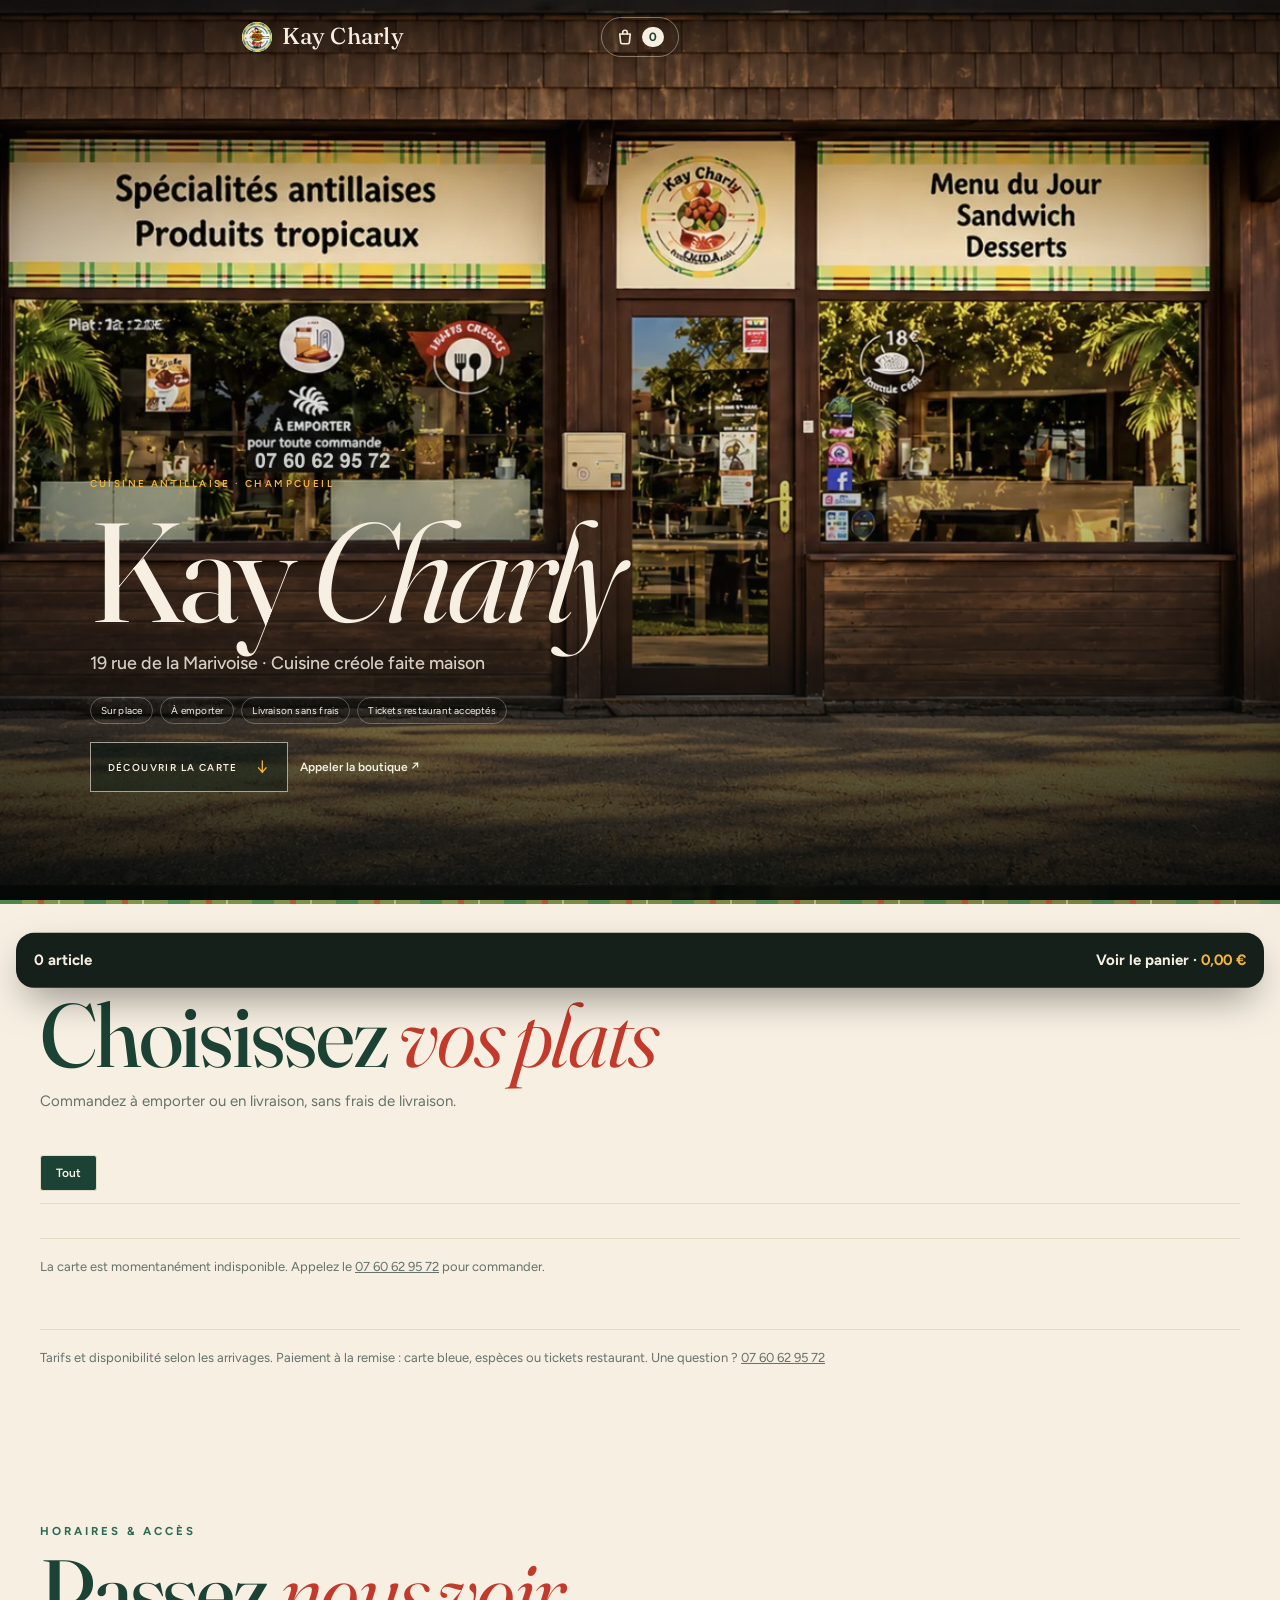
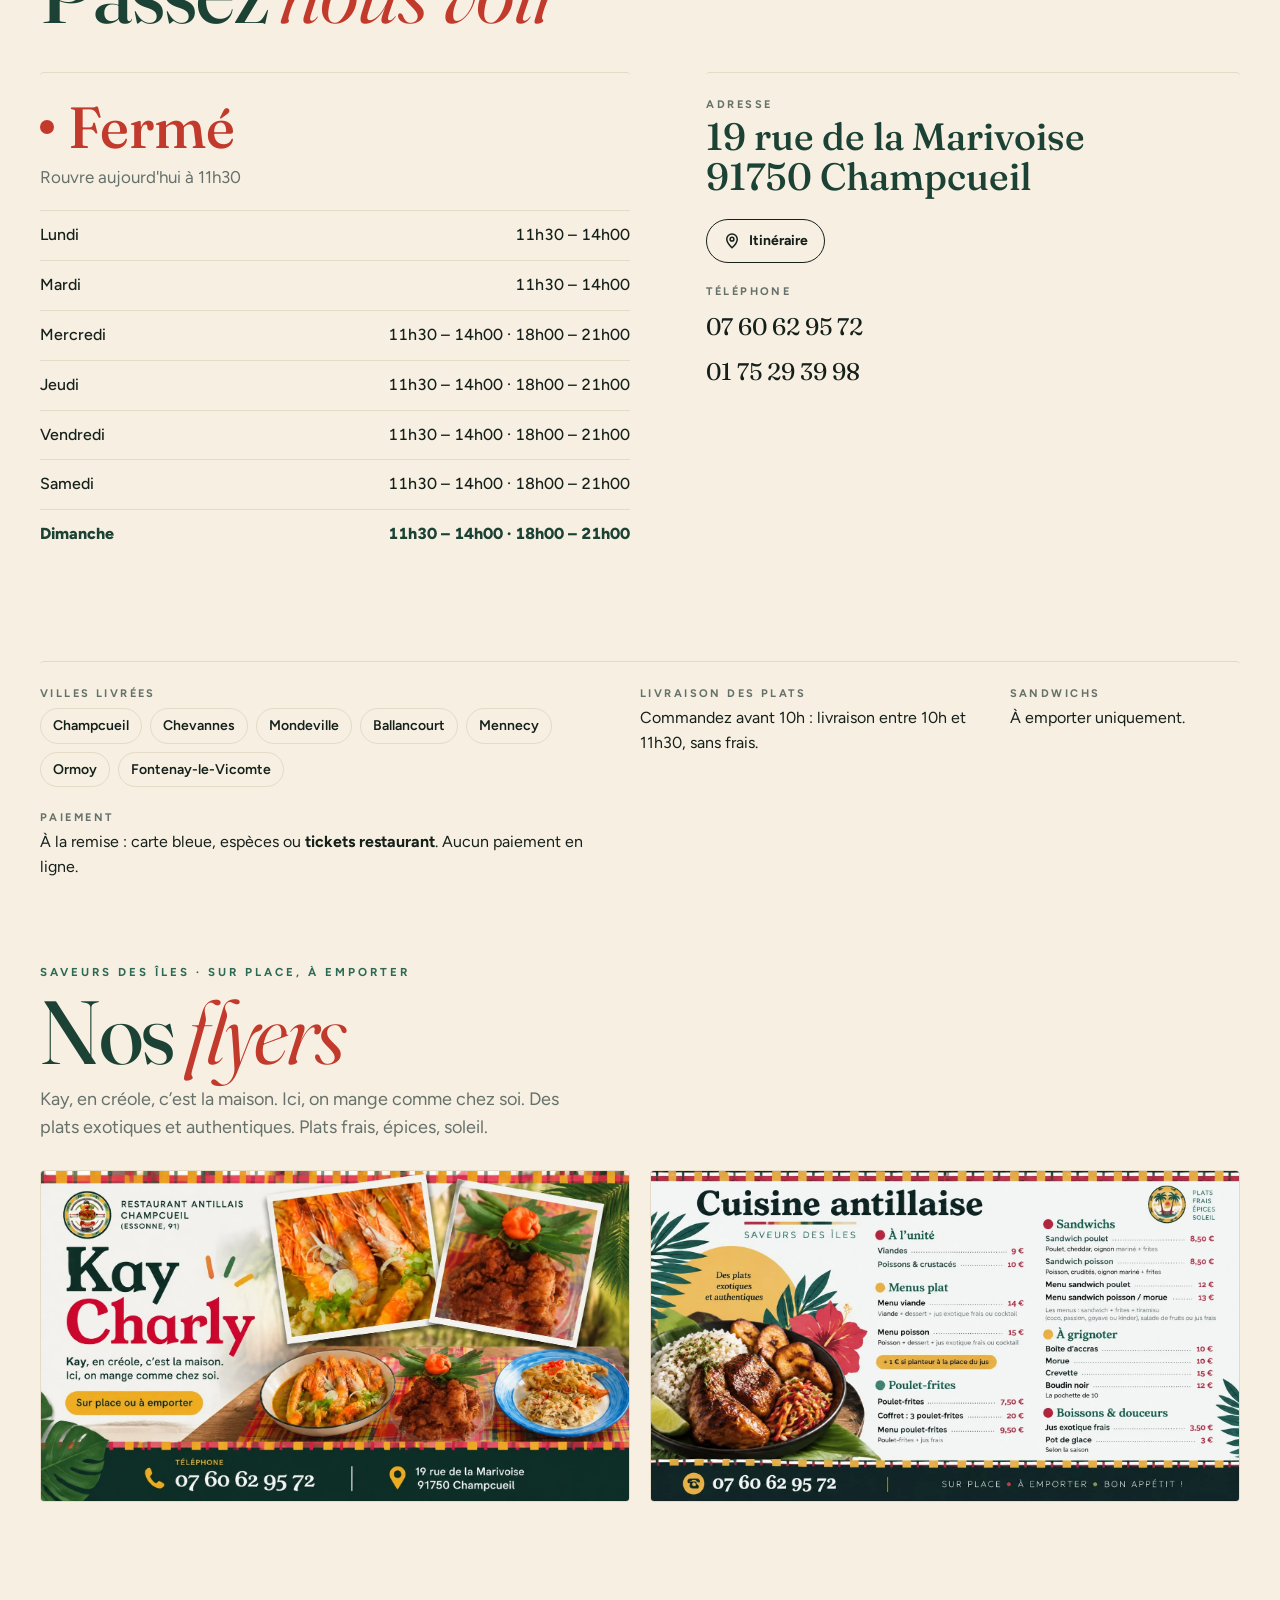
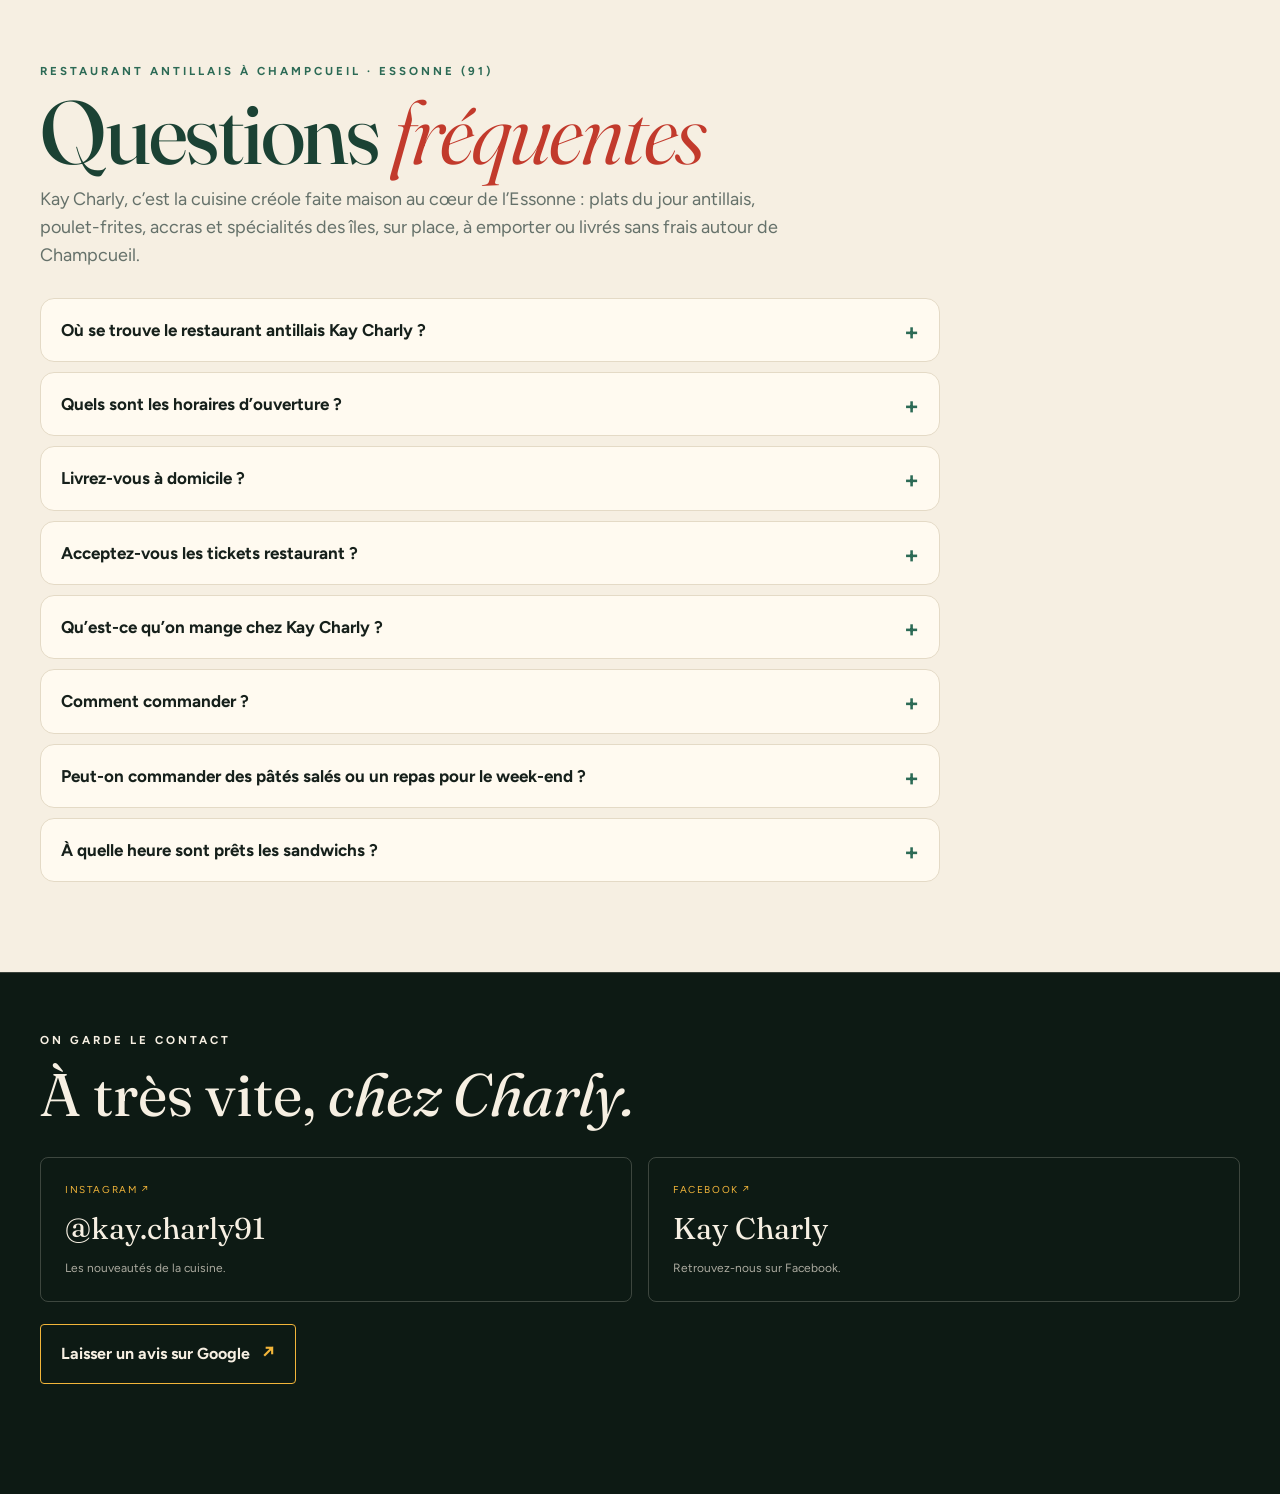
==== commit 82ba72ca: "SEO/AEO/GEO: visible FAQ with FAQPage schema, FAQ in llms.txt, sitemap date Co-Authored-By: Claude O" ====
--- a/index.html
+++ b/index.html
@@ -46,6 +46,8 @@
 <meta name="geo.region" content="FR-91"><meta name="geo.placename" content="Champcueil">
 <meta name="geo.position" content="48.516114;2.446115"><meta name="ICBM" content="48.516114, 2.446115">
 <script type="application/ld+json">{"@context":"https://schema.org","@graph":[{"@type":"Restaurant","@id":"https://kaycharly.fr/#restaurant","name":"Kay Charly","alternateName":"Kay Charly Champcueil","description":"Restaurant et épicerie antillaise à Champcueil (Essonne) : plats du jour créoles (viandes, poulets, poissons + accompagnement), poulet-frites le soir, sandwichs, pâtés salés le week-end sur commande. À emporter ou en livraison dans les communes voisines. Commande en ligne sur kaycharly.fr.","url":"https://kaycharly.fr/","telephone":"+33760629572","image":["https://kaycharly.fr/img/og-kay-charly.jpg","https://kaycharly.fr/m/facade-closed.webp","https://kaycharly.fr/img/flyer-kay-charly.webp"],"logo":"https://kaycharly.fr/img/icon-512.png","address":{"@type":"PostalAddress","streetAddress":"19 rue de la Marivoise","postalCode":"91750","addressLocality":"Champcueil","addressRegion":"Île-de-France","addressCountry":"FR"},"geo":{"@type":"GeoCoordinates","latitude":48.516114,"longitude":2.446115},"hasMap":"https://www.google.com/maps/search/?api=1&query=19+rue+de+la+Marivoise+91750+Champcueil","servesCuisine":["Antillaise","Créole","Caribéenne"],"priceRange":"€","currenciesAccepted":"EUR","paymentAccepted":"Carte bancaire, Espèces, Tickets restaurant","acceptsReservations":false,"hasMenu":"https://kaycharly.fr/#carte","areaServed":[{"@type":"City","name":"Champcueil"},{"@type":"City","name":"Chevannes"},{"@type":"City","name":"Mondeville"},{"@type":"City","name":"Ballancourt-sur-Essonne"},{"@type":"City","name":"Mennecy"},{"@type":"City","name":"Ormoy"},{"@type":"City","name":"Fontenay-le-Vicomte"}],"openingHoursSpecification":[{"@type":"OpeningHoursSpecification","dayOfWeek":["Monday","Tuesday","Wednesday","Thursday","Friday","Saturday","Sunday"],"opens":"11:30","closes":"14:00"},{"@type":"OpeningHoursSpecification","dayOfWeek":["Wednesday","Thursday","Friday","Saturday","Sunday"],"opens":"18:00","closes":"21:00"}],"potentialAction":{"@type":"OrderAction","target":{"@type":"EntryPoint","urlTemplate":"https://kaycharly.fr/#carte","inLanguage":"fr","actionPlatform":["https://schema.org/DesktopWebPlatform","https://schema.org/MobileWebPlatform"]},"deliveryMethod":["http://purl.org/goodrelations/v1#DeliveryModePickUp","http://purl.org/goodrelations/v1#DeliveryModeOwnFleet"]},"sameAs":["https://www.facebook.com/kay.charly91","https://www.instagram.com/kay.charly91/","https://maps.app.goo.gl/b4kmXitVQ8nbJkPJ9"]},{"@type":"WebSite","@id":"https://kaycharly.fr/#website","url":"https://kaycharly.fr/","name":"Kay Charly","inLanguage":"fr-FR","publisher":{"@id":"https://kaycharly.fr/#restaurant"}}]}</script>
+<script type="application/ld+json">{"@context":"https://schema.org","@type":"FAQPage","@id":"https://kaycharly.fr/#faq","mainEntity":[{"@type":"Question","name":"Où se trouve le restaurant antillais Kay Charly ?","acceptedAnswer":{"@type":"Answer","text":"Kay Charly est au 19 rue de la Marivoise, 91750 Champcueil (Essonne). Restaurant et épicerie antillaise, à quelques minutes de Mennecy, Ballancourt-sur-Essonne, Chevannes et Ormoy. Téléphone : 07 60 62 95 72."}},{"@type":"Question","name":"Quels sont les horaires d’ouverture ?","acceptedAnswer":{"@type":"Answer","text":"Le midi tous les jours de 11h30 à 14h (plats du jour : viandes, poulets et poissons avec accompagnement). Le soir du mercredi au dimanche de 18h à 21h (poulet-frites)."}},{"@type":"Question","name":"Livrez-vous à domicile ?","acceptedAnswer":{"@type":"Answer","text":"Oui, la livraison est sans frais à Champcueil, Chevannes, Mondeville, Ballancourt, Mennecy, Ormoy et Fontenay-le-Vicomte. Commandez avant 10h sur kaycharly.fr : livraison entre 10h et 11h30. Les sandwichs sont à emporter uniquement."}},{"@type":"Question","name":"Acceptez-vous les tickets restaurant ?","acceptedAnswer":{"@type":"Answer","text":"Oui, on accepte les tickets restaurant, ainsi que la carte bleue et les espèces. Le paiement se fait à la remise de la commande, sans paiement en ligne."}},{"@type":"Question","name":"Qu’est-ce qu’on mange chez Kay Charly ?","acceptedAnswer":{"@type":"Answer","text":"De la cuisine antillaise et créole faite maison : plats du jour qui changent selon le jour (rougail de saucisses, colombo de poulet, ragoût de bœuf, poisson frit, brochette, poulet rôti ou boucané…), poulet-frites le soir, accras, boudin, sandwichs, salades, boissons et douceurs des îles."}},{"@type":"Question","name":"Comment commander ?","acceptedAnswer":{"@type":"Answer","text":"En ligne sur kaycharly.fr, à emporter ou en livraison, en quelques clics. Vous pouvez aussi appeler le 07 60 62 95 72 ou venir directement au restaurant : sur place ou à emporter."}},{"@type":"Question","name":"Peut-on commander des pâtés salés ou un repas pour le week-end ?","acceptedAnswer":{"@type":"Answer","text":"Oui : les pâtés salés et autres spécialités se font le week-end, sur commande. Appelez la boutique au 07 60 62 95 72 pour réserver."}},{"@type":"Question","name":"À quelle heure sont prêts les sandwichs ?","acceptedAnswer":{"@type":"Answer","text":"Les sandwichs sont à retirer en boutique le midi, à partir de 11h30. Ils ne sont pas livrés."}}]}</script>
+<style>.faq{padding:90px 0;background:var(--cream);color:var(--ink)}.faq .lede{max-width:760px}.faq-list{display:grid;gap:10px;margin-top:28px;max-width:900px}.faq-q{background:var(--paper);border:1px solid var(--line);border-radius:14px;padding:0 20px}.faq-q summary{cursor:pointer;list-style:none;font-weight:700;font-size:17px;padding:18px 28px 18px 0;position:relative}.faq-q summary::-webkit-details-marker{display:none}.faq-q summary::after{content:"+";position:absolute;right:0;top:14px;font-size:24px;color:var(--green)}.faq-q[open] summary::after{content:"−"}.faq-q p{margin:0 0 18px;color:#3c4a43;line-height:1.6}@media(max-width:899px){.faq{padding:60px 0}.faq-q summary{font-size:16px}}</style>
 </head><body>
 
 <header class="top gutter" id="top">
@@ -109,6 +111,16 @@
         <a href="img/flyer-kay-charly.webp" target="_blank" rel="noopener"><img src="img/flyer-kay-charly.webp" width="1600" height="899" loading="lazy" alt="Flyer Kay Charly, restaurant antillais à Champcueil. Sur place ou à emporter. Téléphone 07 60 62 95 72. 19 rue de la Marivoise, 91750 Champcueil."></a>
         <a href="img/flyer-carte.webp" target="_blank" rel="noopener"><img src="img/flyer-carte.webp" width="1680" height="944" loading="lazy" alt="Flyer de la carte : à l’unité, menus plat, poulet-frites, sandwichs, à grignoter, boissons et douceurs, avec les prix."></a>
       </div>
+    </div>
+  </section>
+
+  <!-- 8. Questions fréquentes -->
+  <section class="faq" id="faq" aria-labelledby="faqT">
+    <div class="wrap gutter">
+      <div class="eyebrow" style="color:var(--green)">Restaurant antillais à Champcueil · Essonne (91)</div>
+      <h2 class="h2" id="faqT">Questions <em>fréquentes</em></h2>
+      <p class="lede">Kay Charly, c’est la cuisine créole faite maison au cœur de l’Essonne : plats du jour antillais, poulet-frites, accras et spécialités des îles, sur place, à emporter ou livrés sans frais autour de Champcueil.</p>
+      <div class="faq-list"><details class="faq-q"><summary>Où se trouve le restaurant antillais Kay Charly ?</summary><p>Kay Charly est au 19 rue de la Marivoise, 91750 Champcueil (Essonne). Restaurant et épicerie antillaise, à quelques minutes de Mennecy, Ballancourt-sur-Essonne, Chevannes et Ormoy. Téléphone : 07 60 62 95 72.</p></details><details class="faq-q"><summary>Quels sont les horaires d’ouverture ?</summary><p>Le midi tous les jours de 11h30 à 14h (plats du jour : viandes, poulets et poissons avec accompagnement). Le soir du mercredi au dimanche de 18h à 21h (poulet-frites).</p></details><details class="faq-q"><summary>Livrez-vous à domicile ?</summary><p>Oui, la livraison est sans frais à Champcueil, Chevannes, Mondeville, Ballancourt, Mennecy, Ormoy et Fontenay-le-Vicomte. Commandez avant 10h sur kaycharly.fr : livraison entre 10h et 11h30. Les sandwichs sont à emporter uniquement.</p></details><details class="faq-q"><summary>Acceptez-vous les tickets restaurant ?</summary><p>Oui, on accepte les tickets restaurant, ainsi que la carte bleue et les espèces. Le paiement se fait à la remise de la commande, sans paiement en ligne.</p></details><details class="faq-q"><summary>Qu’est-ce qu’on mange chez Kay Charly ?</summary><p>De la cuisine antillaise et créole faite maison : plats du jour qui changent selon le jour (rougail de saucisses, colombo de poulet, ragoût de bœuf, poisson frit, brochette, poulet rôti ou boucané…), poulet-frites le soir, accras, boudin, sandwichs, salades, boissons et douceurs des îles.</p></details><details class="faq-q"><summary>Comment commander ?</summary><p>En ligne sur kaycharly.fr, à emporter ou en livraison, en quelques clics. Vous pouvez aussi appeler le 07 60 62 95 72 ou venir directement au restaurant : sur place ou à emporter.</p></details><details class="faq-q"><summary>Peut-on commander des pâtés salés ou un repas pour le week-end ?</summary><p>Oui : les pâtés salés et autres spécialités se font le week-end, sur commande. Appelez la boutique au 07 60 62 95 72 pour réserver.</p></details><details class="faq-q"><summary>À quelle heure sont prêts les sandwichs ?</summary><p>Les sandwichs sont à retirer en boutique le midi, à partir de 11h30. Ils ne sont pas livrés.</p></details></div>
     </div>
   </section>
 
